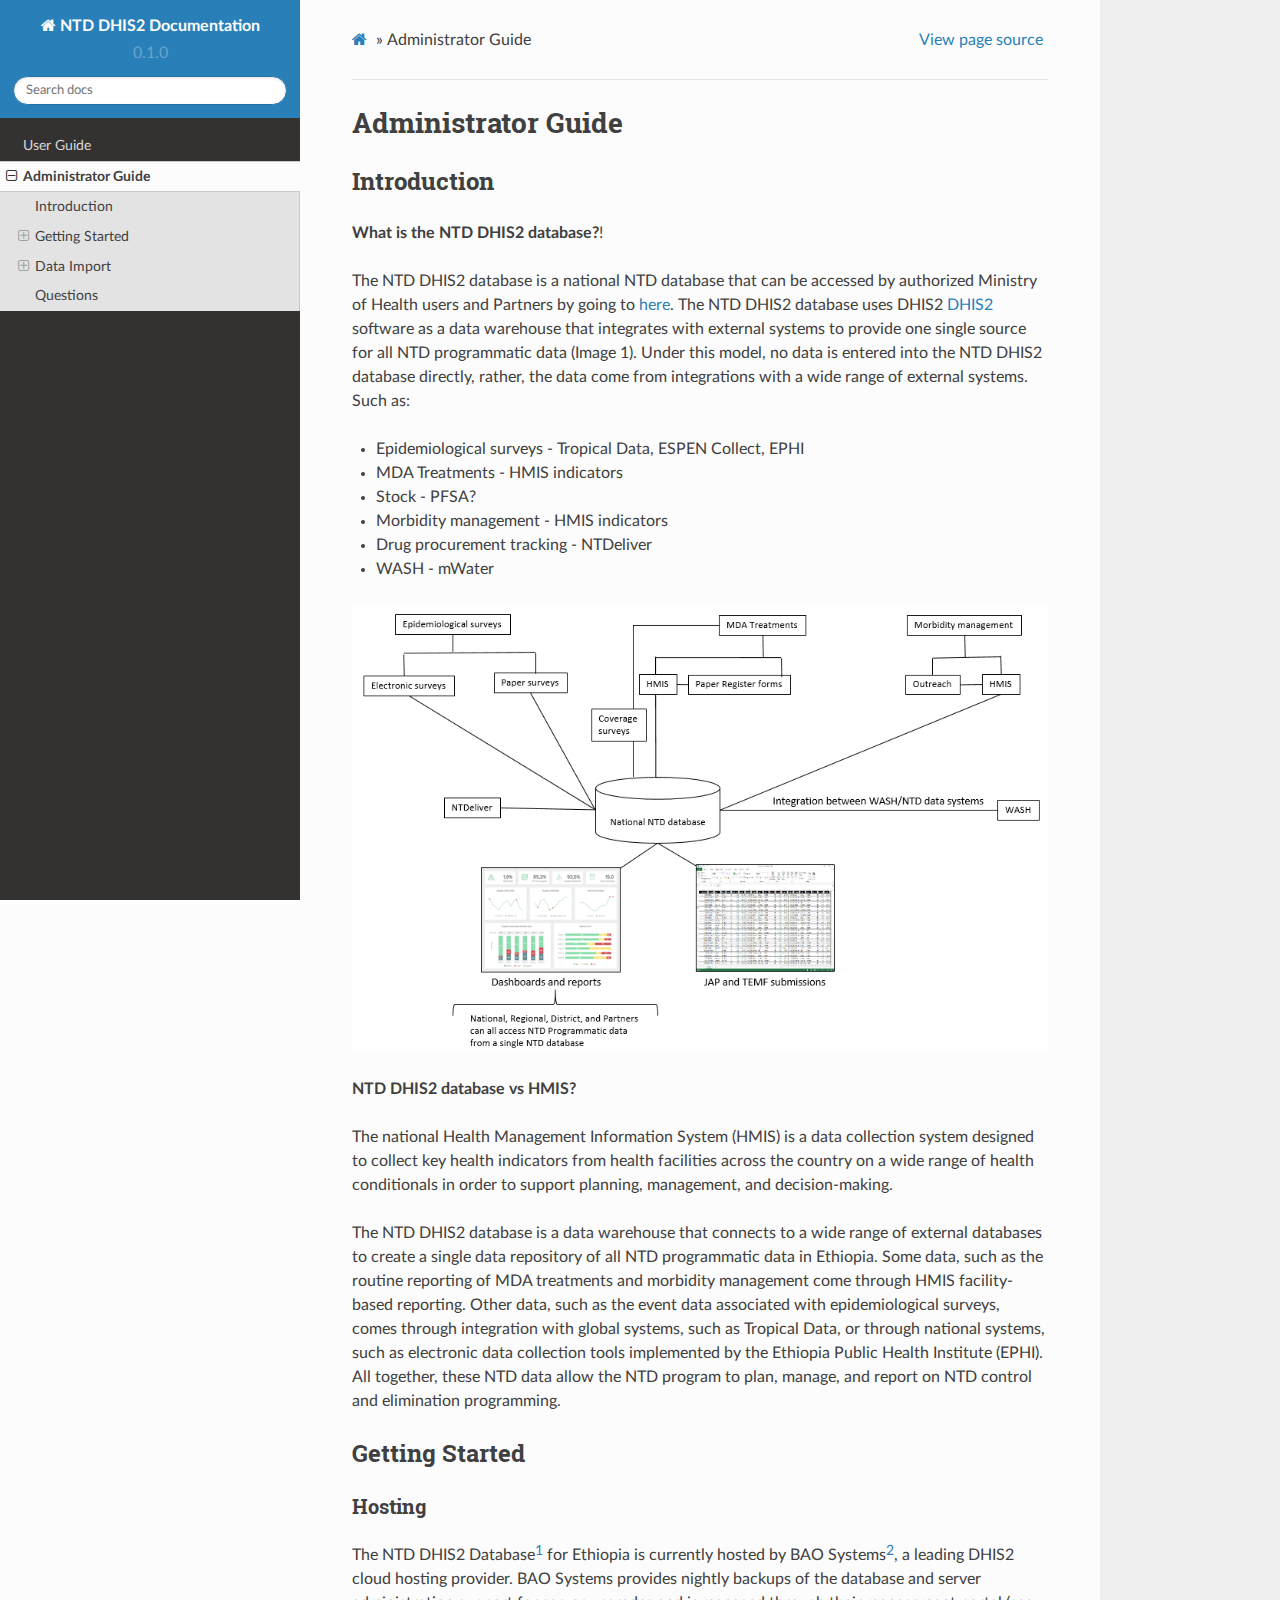
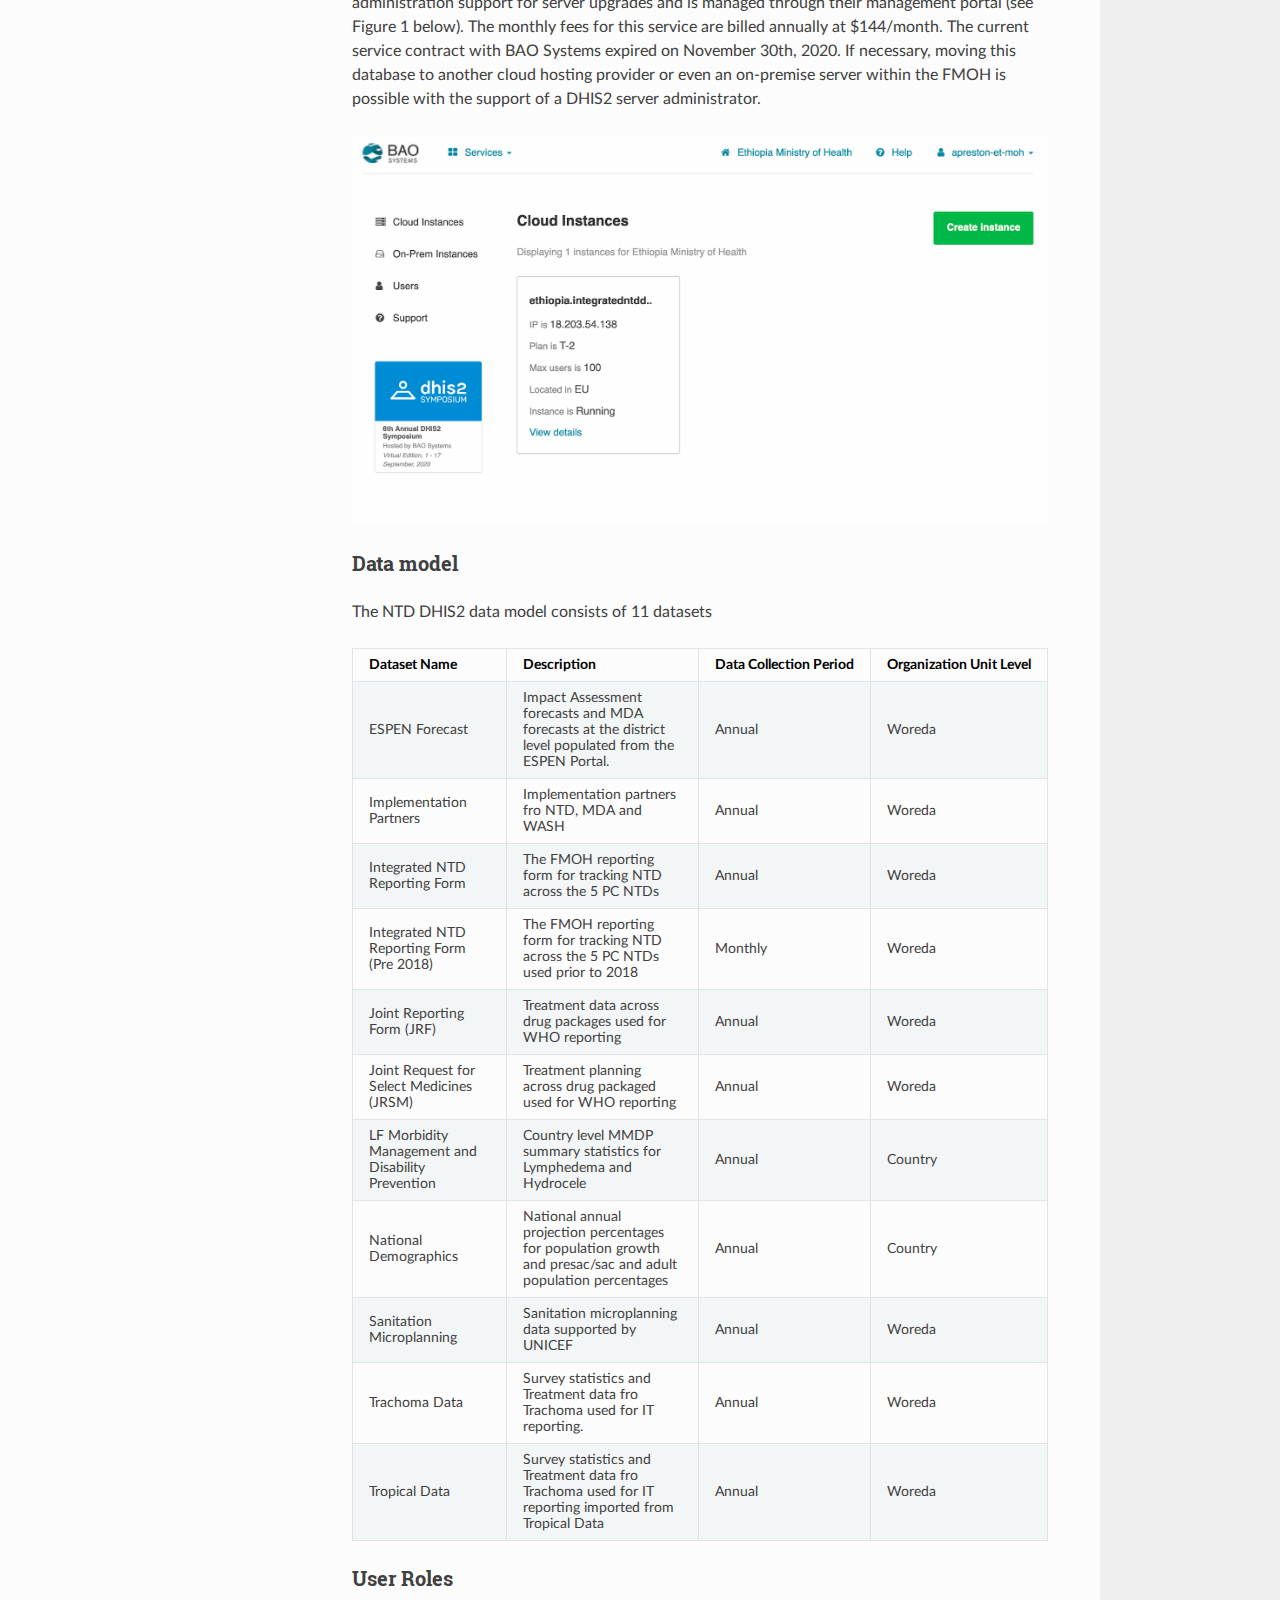
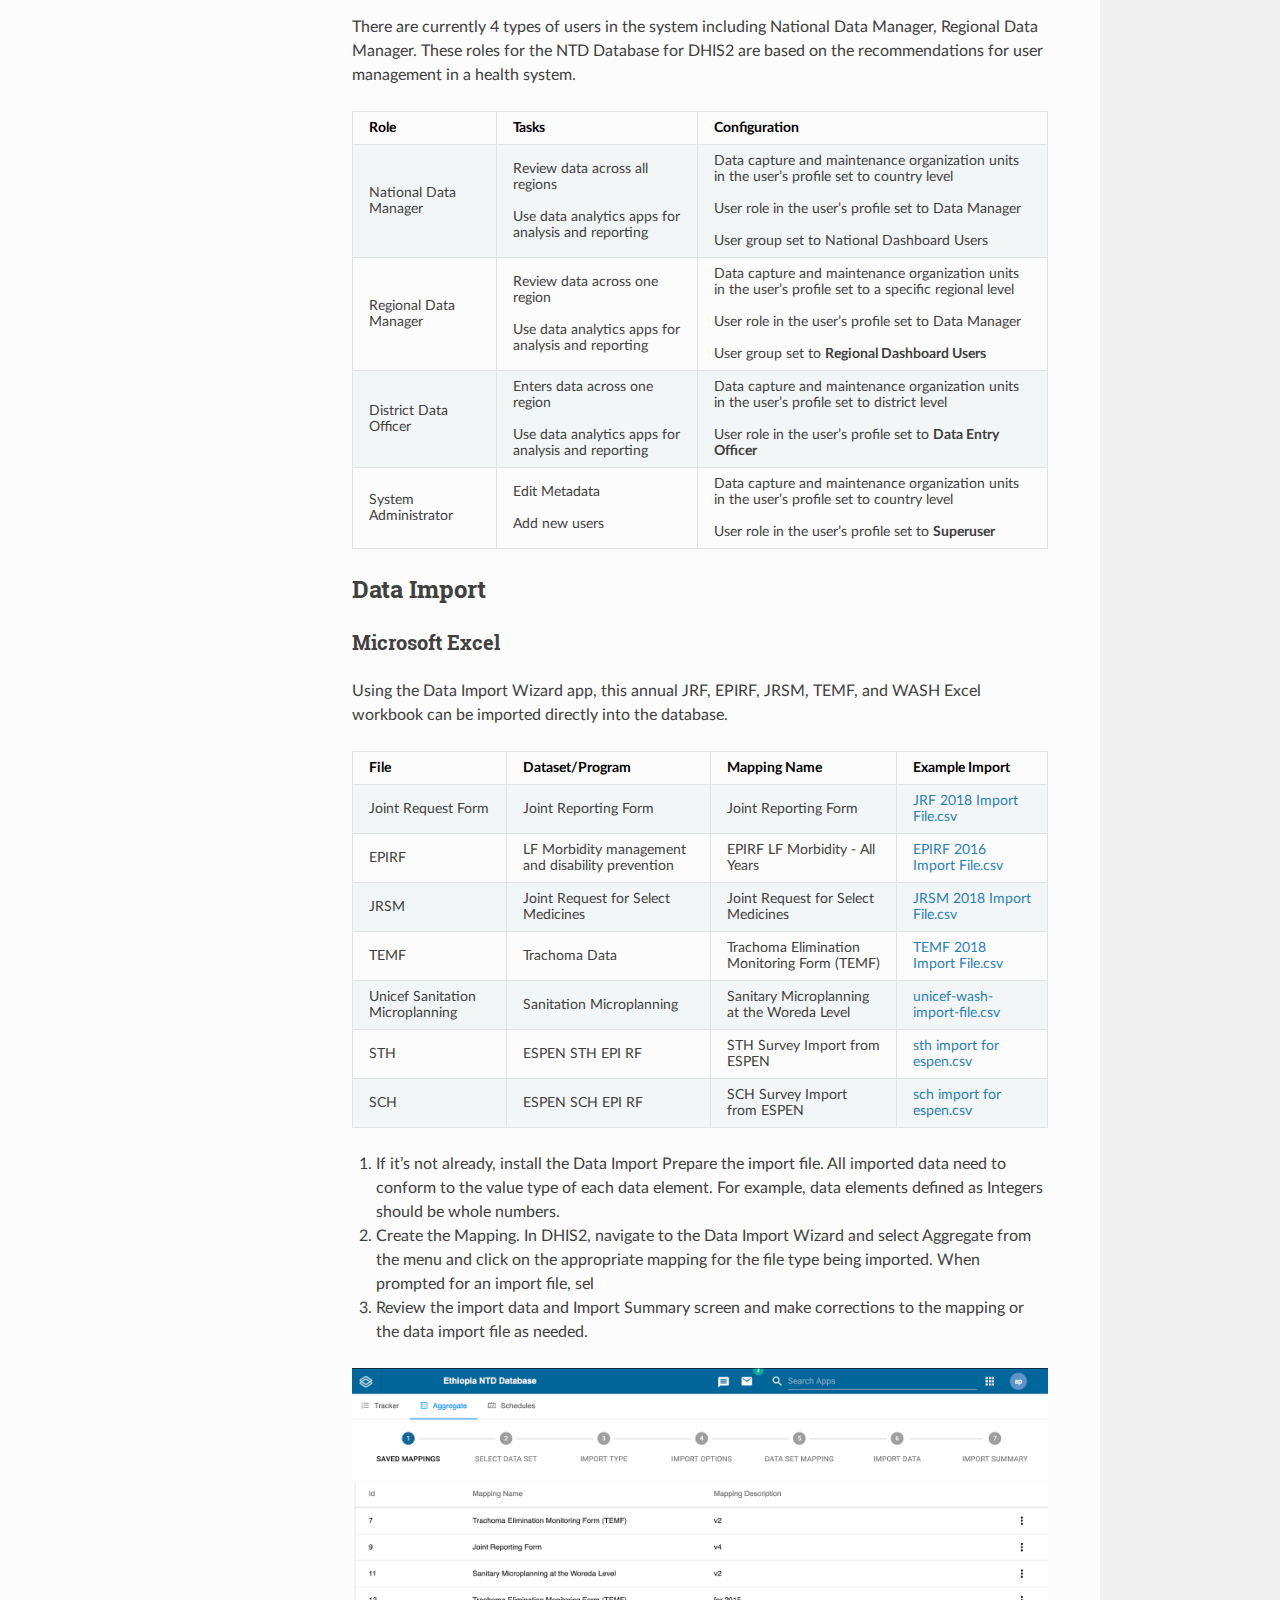
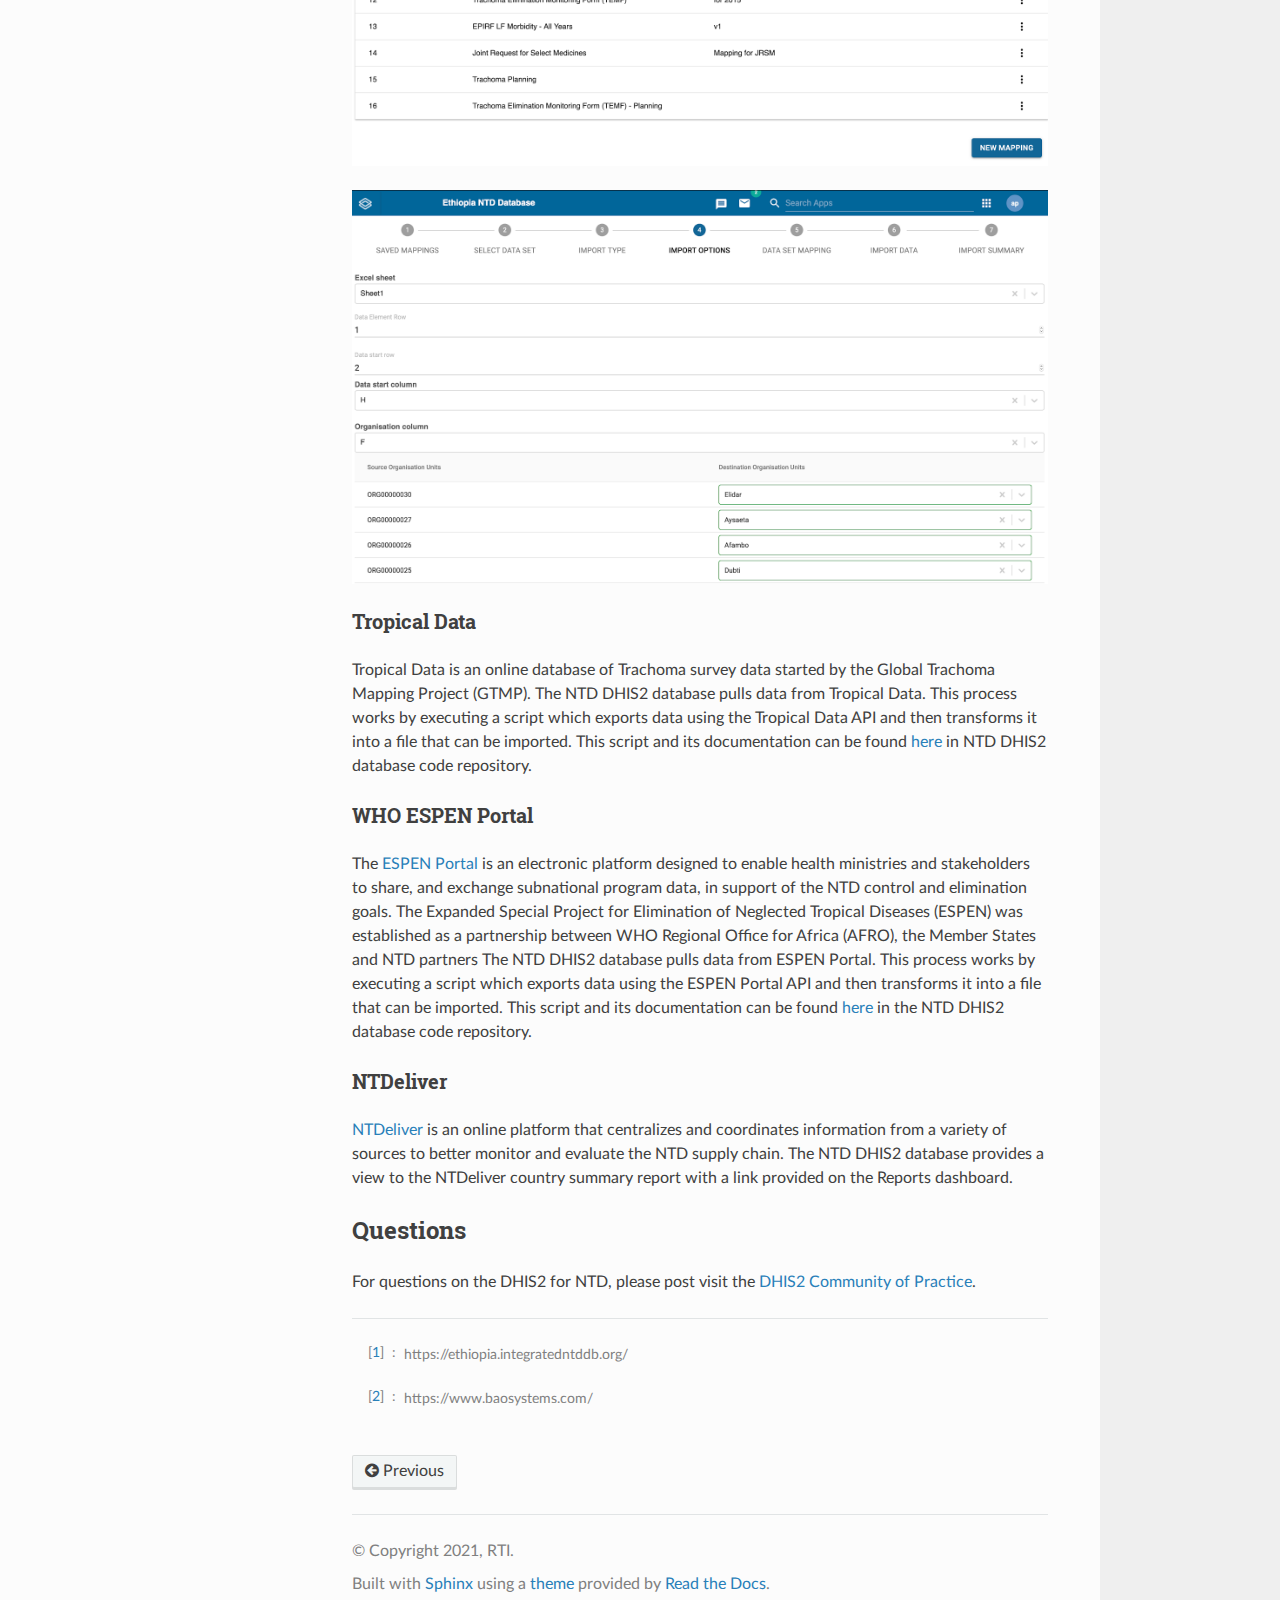
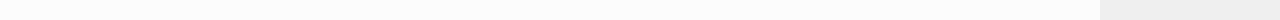
==== docs/adminguide.html @ 2b17121c "added generated files" ====
<!DOCTYPE html>
<html class="writer-html5" lang="en" >
<head>
  <meta charset="utf-8" /><meta name="generator" content="Docutils 0.17.1: http://docutils.sourceforge.net/" />

  <meta name="viewport" content="width=device-width, initial-scale=1.0" />
  <title>Administrator Guide &mdash; NTD DHIS2 Documentation 0.1 documentation</title>
      <link rel="stylesheet" href="_static/pygments.css" type="text/css" />
      <link rel="stylesheet" href="_static/css/theme.css" type="text/css" />
      <link rel="stylesheet" href="_static/css/custom.css" type="text/css" />
  <!--[if lt IE 9]>
    <script src="_static/js/html5shiv.min.js"></script>
  <![endif]-->
  
        <script data-url_root="./" id="documentation_options" src="_static/documentation_options.js"></script>
        <script src="_static/jquery.js"></script>
        <script src="_static/underscore.js"></script>
        <script src="_static/doctools.js"></script>
    <script src="_static/js/theme.js"></script>
    <link rel="index" title="Index" href="genindex.html" />
    <link rel="search" title="Search" href="search.html" />
    <link rel="prev" title="User Guide" href="userguide.html" /> 
</head>

<body class="wy-body-for-nav"> 
  <div class="wy-grid-for-nav">
    <nav data-toggle="wy-nav-shift" class="wy-nav-side">
      <div class="wy-side-scroll">
        <div class="wy-side-nav-search" >
            <a href="index.html" class="icon icon-home"> NTD DHIS2 Documentation
          </a>
              <div class="version">
                0.1.0
              </div>
<div role="search">
  <form id="rtd-search-form" class="wy-form" action="search.html" method="get">
    <input type="text" name="q" placeholder="Search docs" />
    <input type="hidden" name="check_keywords" value="yes" />
    <input type="hidden" name="area" value="default" />
  </form>
</div>
        </div><div class="wy-menu wy-menu-vertical" data-spy="affix" role="navigation" aria-label="Navigation menu">
              <ul class="current">
<li class="toctree-l1"><a class="reference internal" href="userguide.html">User Guide</a></li>
<li class="toctree-l1 current"><a class="current reference internal" href="#">Administrator Guide</a><ul>
<li class="toctree-l2"><a class="reference internal" href="#introduction">Introduction</a></li>
<li class="toctree-l2"><a class="reference internal" href="#getting-started">Getting Started</a><ul>
<li class="toctree-l3"><a class="reference internal" href="#hosting">Hosting</a></li>
<li class="toctree-l3"><a class="reference internal" href="#data-model">Data model</a></li>
<li class="toctree-l3"><a class="reference internal" href="#user-roles">User Roles</a></li>
</ul>
</li>
<li class="toctree-l2"><a class="reference internal" href="#data-import">Data Import</a><ul>
<li class="toctree-l3"><a class="reference internal" href="#microsoft-excel">Microsoft Excel</a></li>
<li class="toctree-l3"><a class="reference internal" href="#tropical-data">Tropical Data</a></li>
<li class="toctree-l3"><a class="reference internal" href="#who-espen-portal">WHO ESPEN Portal</a></li>
<li class="toctree-l3"><a class="reference internal" href="#ntdeliver">NTDeliver</a></li>
</ul>
</li>
<li class="toctree-l2"><a class="reference internal" href="#questions">Questions</a></li>
</ul>
</li>
</ul>

        </div>
      </div>
    </nav>

    <section data-toggle="wy-nav-shift" class="wy-nav-content-wrap"><nav class="wy-nav-top" aria-label="Mobile navigation menu" >
          <i data-toggle="wy-nav-top" class="fa fa-bars"></i>
          <a href="index.html">NTD DHIS2 Documentation</a>
      </nav>

      <div class="wy-nav-content">
        <div class="rst-content">
          <div role="navigation" aria-label="Page navigation">
  <ul class="wy-breadcrumbs">
      <li><a href="index.html" class="icon icon-home"></a> &raquo;</li>
      <li>Administrator Guide</li>
      <li class="wy-breadcrumbs-aside">
            <a href="_sources/adminguide.md.txt" rel="nofollow"> View page source</a>
      </li>
  </ul>
  <hr/>
</div>
          <div role="main" class="document" itemscope="itemscope" itemtype="http://schema.org/Article">
           <div itemprop="articleBody">
             
  <section id="administrator-guide">
<h1>Administrator Guide<a class="headerlink" href="#administrator-guide" title="Permalink to this headline"></a></h1>
<section id="introduction">
<h2>Introduction<a class="headerlink" href="#introduction" title="Permalink to this headline"></a></h2>
<p><strong>What is the NTD DHIS2 database?</strong>!</p>
<p>The NTD DHIS2 database is a national NTD database that can be accessed by authorized Ministry of Health users and Partners by going to <a class="reference external" href="https://ethiopia.integratedntddb.org/">here</a>. The NTD DHIS2 database uses DHIS2 <a class="reference external" href="https://www.dhis2.org/">DHIS2</a> software as a data warehouse that integrates with external systems to provide one single source for all NTD programmatic data (Image 1). Under this model, no data is entered into the NTD DHIS2 database directly, rather, the data come from integrations with a wide range of external systems. Such as:</p>
<ul class="simple">
<li><p>Epidemiological surveys - Tropical Data, ESPEN Collect, EPHI</p></li>
<li><p>MDA Treatments - HMIS indicators</p></li>
<li><p>Stock - PFSA?</p></li>
<li><p>Morbidity management - HMIS indicators</p></li>
<li><p>Drug procurement tracking - NTDeliver</p></li>
<li><p>WASH - mWater</p></li>
</ul>
<p><img alt="NTD DHIS2 database to aggregate all NTD programmatic data" src="_images/diagram.png" /></p>
<p><strong>NTD DHIS2 database vs HMIS?</strong></p>
<p>The national Health Management Information System (HMIS) is a data collection system designed to collect key health indicators from health facilities across the country on a wide range of health conditionals in order to support planning, management, and decision-making.</p>
<p>The NTD DHIS2 database is a data warehouse that connects to a wide range of external databases to create a single data repository of all NTD programmatic data in Ethiopia. Some data, such as the routine reporting of MDA treatments and morbidity management come through HMIS facility-based reporting. Other data, such as the event data associated with epidemiological surveys, comes through integration with global systems, such as Tropical Data, or through national systems, such as electronic data collection tools implemented by the Ethiopia Public Health Institute (EPHI). All together, these NTD data allow the NTD program to plan, manage, and report on NTD control and elimination programming.</p>
</section>
<section id="getting-started">
<h2>Getting Started<a class="headerlink" href="#getting-started" title="Permalink to this headline"></a></h2>
<section id="hosting">
<h3>Hosting<a class="headerlink" href="#hosting" title="Permalink to this headline"></a></h3>
<p>The NTD DHIS2 Database<a class="footnote-reference brackets" href="#myref" id="id1">1</a> for Ethiopia is currently hosted by BAO Systems<a class="footnote-reference brackets" href="#myref2" id="id2">2</a>, a leading DHIS2 cloud hosting provider.  BAO Systems provides nightly backups of the database and server administration support for server upgrades and is managed through their management portal (see Figure 1 below). The monthly fees for this service are billed annually at  $144/month. The current service contract with BAO Systems expired on November 30th, 2020.  If necessary, moving this database to another cloud hosting provider or even an on-premise server within the FMOH is possible with the support of a DHIS2 server administrator.</p>
<p><img alt="Portal" src="_images/bao.png" /></p>
</section>
<section id="data-model">
<h3>Data model<a class="headerlink" href="#data-model" title="Permalink to this headline"></a></h3>
<p>The NTD DHIS2 data model consists of 11 datasets</p>
<table class="colwidths-auto docutils align-default">
<thead>
<tr class="row-odd"><th class="head"><p>Dataset Name</p></th>
<th class="head"><p>Description</p></th>
<th class="head"><p>Data Collection Period</p></th>
<th class="head"><p>Organization Unit Level</p></th>
</tr>
</thead>
<tbody>
<tr class="row-even"><td><p>ESPEN Forecast</p></td>
<td><p>Impact Assessment forecasts and MDA forecasts at the district level populated from the ESPEN Portal.</p></td>
<td><p>Annual</p></td>
<td><p>Woreda</p></td>
</tr>
<tr class="row-odd"><td><p>Implementation Partners</p></td>
<td><p>Implementation partners fro NTD, MDA and WASH</p></td>
<td><p>Annual</p></td>
<td><p>Woreda</p></td>
</tr>
<tr class="row-even"><td><p>Integrated NTD Reporting Form</p></td>
<td><p>The FMOH reporting form for tracking NTD across the 5 PC NTDs</p></td>
<td><p>Annual</p></td>
<td><p>Woreda</p></td>
</tr>
<tr class="row-odd"><td><p>Integrated NTD Reporting Form (Pre 2018)</p></td>
<td><p>The FMOH reporting form for tracking NTD across the 5 PC NTDs used prior to 2018</p></td>
<td><p>Monthly</p></td>
<td><p>Woreda</p></td>
</tr>
<tr class="row-even"><td><p>Joint Reporting Form (JRF)</p></td>
<td><p>Treatment data across drug packages used for WHO reporting</p></td>
<td><p>Annual</p></td>
<td><p>Woreda</p></td>
</tr>
<tr class="row-odd"><td><p>Joint Request for Select Medicines (JRSM)</p></td>
<td><p>Treatment planning across drug packaged used for WHO reporting</p></td>
<td><p>Annual</p></td>
<td><p>Woreda</p></td>
</tr>
<tr class="row-even"><td><p>LF Morbidity Management and Disability Prevention</p></td>
<td><p>Country level MMDP summary statistics for Lymphedema    and Hydrocele</p></td>
<td><p>Annual</p></td>
<td><p>Country</p></td>
</tr>
<tr class="row-odd"><td><p>National Demographics</p></td>
<td><p>National annual projection percentages for population growth and presac/sac and adult population percentages</p></td>
<td><p>Annual</p></td>
<td><p>Country</p></td>
</tr>
<tr class="row-even"><td><p>Sanitation Microplanning</p></td>
<td><p>Sanitation microplanning data supported by UNICEF</p></td>
<td><p>Annual</p></td>
<td><p>Woreda</p></td>
</tr>
<tr class="row-odd"><td><p>Trachoma Data</p></td>
<td><p>Survey statistics and Treatment data fro Trachoma used for IT reporting.</p></td>
<td><p>Annual</p></td>
<td><p>Woreda</p></td>
</tr>
<tr class="row-even"><td><p>Tropical Data</p></td>
<td><p>Survey statistics and Treatment data fro Trachoma used for IT reporting imported from Tropical Data</p></td>
<td><p>Annual</p></td>
<td><p>Woreda</p></td>
</tr>
</tbody>
</table>
</section>
<section id="user-roles">
<h3>User Roles<a class="headerlink" href="#user-roles" title="Permalink to this headline"></a></h3>
<p>There are currently 4 types of users in the system including National Data Manager, Regional Data Manager. These roles for the NTD Database for DHIS2 are based on the recommendations for user management in a health system.</p>
<table class="colwidths-auto docutils align-default">
<thead>
<tr class="row-odd"><th class="head"><p>Role</p></th>
<th class="head"><p>Tasks</p></th>
<th class="head"><p>Configuration</p></th>
</tr>
</thead>
<tbody>
<tr class="row-even"><td><p>National Data Manager</p></td>
<td><p>Review data across all regions <br/><br/> Use data analytics apps for analysis and reporting</p></td>
<td><p>Data capture and maintenance organization units in the user’s profile set to country level <br/><br/>User role in the user’s profile set to Data Manager <br/><br/>User group set to National Dashboard Users</p></td>
</tr>
<tr class="row-odd"><td><p>Regional Data Manager</p></td>
<td><p>Review data across one region <br/><br/>Use data analytics apps for analysis and reporting</p></td>
<td><p>Data capture and maintenance organization units in the user’s profile set to a specific regional level <br/><br/> User role in the user’s profile set to Data Manager <br/><br/> User group set to <strong>Regional Dashboard Users</strong></p></td>
</tr>
<tr class="row-even"><td><p>District Data Officer</p></td>
<td><p>Enters data across one region <br/><br/>Use data analytics apps for analysis and reporting</p></td>
<td><p>Data capture and maintenance organization units in the user’s profile set to district level <br/><br/> User role in the user’s profile set to <strong>Data Entry Officer</strong></p></td>
</tr>
<tr class="row-odd"><td><p>System Administrator</p></td>
<td><p>Edit Metadata <br/><br/> Add new users</p></td>
<td><p>Data capture and maintenance organization units in the user’s profile set to country level <br/><br/>User role in the user’s profile set to <strong>Superuser</strong></p></td>
</tr>
</tbody>
</table>
</section>
</section>
<section id="data-import">
<h2>Data Import<a class="headerlink" href="#data-import" title="Permalink to this headline"></a></h2>
<section id="microsoft-excel">
<h3>Microsoft Excel<a class="headerlink" href="#microsoft-excel" title="Permalink to this headline"></a></h3>
<p>Using the Data Import Wizard app, this annual JRF, EPIRF, JRSM, TEMF, and WASH Excel workbook can be imported directly into the database.</p>
<table class="colwidths-auto docutils align-default">
<thead>
<tr class="row-odd"><th class="head"><p>File</p></th>
<th class="head"><p>Dataset/Program</p></th>
<th class="head"><p>Mapping Name</p></th>
<th class="head"><p>Example Import</p></th>
</tr>
</thead>
<tbody>
<tr class="row-even"><td><p>Joint Request Form</p></td>
<td><p>Joint Reporting Form</p></td>
<td><p>Joint Reporting Form</p></td>
<td><p><a class="reference external" href="https://www.google.com/url?q=https://github.com/ntddhis2/ntd-dhis2-notebooks/blob/master/CSV/JRF%25202018%2520Import%2520File.csv&amp;sa=D&amp;source=editors&amp;ust=1651510003066674&amp;usg=AOvVaw16OJqOIz20XUoGg0q0fKOa">JRF 2018 Import File.csv</a></p></td>
</tr>
<tr class="row-odd"><td><p>EPIRF</p></td>
<td><p>LF Morbidity management and disability prevention</p></td>
<td><p>EPIRF LF Morbidity - All Years</p></td>
<td><p><a class="reference external" href="https://www.google.com/url?q=https://github.com/ntddhis2/ntd-dhis2-notebooks/blob/master/CSV/EPIRF%2520Aggregate%2520All%2520Years%2520Import%2520File.csv&amp;sa=D&amp;source=editors&amp;ust=1651510003068158&amp;usg=AOvVaw0Ys3dxEP4aHPPKTOkJ5ZDm">EPIRF 2016 Import File.csv</a></p></td>
</tr>
<tr class="row-even"><td><p>JRSM</p></td>
<td><p>Joint Request for Select Medicines</p></td>
<td><p>Joint Request for Select Medicines</p></td>
<td><p><a class="reference external" href="https://www.google.com/url?q=https://github.com/ntddhis2/ntd-dhis2-notebooks/blob/master/CSV/JRSM%25202018%2520Import%2520File.csv&amp;sa=D&amp;source=editors&amp;ust=1651510003069473&amp;usg=AOvVaw2Yx7s-tRW-jDKFLx80Cid-">JRSM 2018 Import File.csv</a></p></td>
</tr>
<tr class="row-odd"><td><p>TEMF</p></td>
<td><p>Trachoma Data</p></td>
<td><p>Trachoma Elimination Monitoring Form (TEMF)</p></td>
<td><p><a class="reference external" href="https://www.google.com/url?q=https://github.com/ntddhis2/ntd-dhis2-notebooks/blob/master/CSV/TEMF%25202018%2520Import%2520File.csv&amp;sa=D&amp;source=editors&amp;ust=1651510003071112&amp;usg=AOvVaw1NjtXQI9t26otZ-lvprZoP">TEMF 2018 Import File.csv</a></p></td>
</tr>
<tr class="row-even"><td><p>Unicef Sanitation Microplanning</p></td>
<td><p>Sanitation Microplanning</p></td>
<td><p>Sanitary Microplanning at the Woreda Level</p></td>
<td><p><a class="reference external" href="https://www.google.com/url?q=https://github.com/ntddhis2/ntd-dhis2-notebooks/blob/master/Excel/unicef-wash-import-file.csv&amp;sa=D&amp;source=editors&amp;ust=1651510003073219&amp;usg=AOvVaw1Gb4G95ngaN4Rp8hKuJtS7">unicef-wash-import-file.csv</a></p></td>
</tr>
<tr class="row-odd"><td><p>STH</p></td>
<td><p>ESPEN STH EPI RF</p></td>
<td><p>STH Survey Import from ESPEN</p></td>
<td><p><a class="reference external" href="https://www.google.com/url?q=https://github.com/ntddhis2/ntd-dhis2-notebooks/blob/master/CSV/sth%2520import%2520for%2520espen.csv&amp;sa=D&amp;source=editors&amp;ust=1651510003074585&amp;usg=AOvVaw0eVQZKSR15ABZjLYp5zRef">sth import for espen.csv</a></p></td>
</tr>
<tr class="row-even"><td><p>SCH</p></td>
<td><p>ESPEN SCH EPI RF</p></td>
<td><p>SCH Survey Import from ESPEN</p></td>
<td><p><a class="reference external" href="https://www.google.com/url?q=https://github.com/ntddhis2/ntd-dhis2-notebooks/blob/master/CSV/sch%2520import%2520for%2520espen.csv&amp;sa=D&amp;source=editors&amp;ust=1651510003075789&amp;usg=AOvVaw0uKQjdKIMgTPtdzTpGU0Oc">sch import for espen.csv</a></p></td>
</tr>
</tbody>
</table>
<ol class="arabic simple">
<li><p>If it’s not already, install the Data Import Prepare the import file. All imported data need to conform to the value type of each data element. For example, data elements defined as Integers should be whole numbers.</p></li>
<li><p>Create the Mapping. In DHIS2, navigate to the Data Import Wizard and select Aggregate from the menu and click on the appropriate mapping for the file type being imported.  When prompted for an import file,  sel</p></li>
<li><p>Review the import data and Import Summary screen and make corrections to the mapping or the data import file as needed.</p></li>
</ol>
<p><img alt="Data Import Screenshot" src="_images/import1.png" /></p>
<p><img alt="The Second Data Import Screenshot" src="_images/import2.png" /></p>
</section>
<section id="tropical-data">
<h3>Tropical Data<a class="headerlink" href="#tropical-data" title="Permalink to this headline"></a></h3>
<p>Tropical Data is an online database of Trachoma survey data started by the Global Trachoma Mapping Project (GTMP). The NTD DHIS2 database pulls data from Tropical Data. This process works by executing a script which exports data using the Tropical Data API and then transforms it into a file that can be imported. This script and its documentation can be found <a class="reference external" href="https://www.google.com/url?q=https://github.com/ntddhis2/ntd-dhis2-notebooks/blob/master/Tropical%2520Data/Import%2520Tropical%2520Data.ipynb&amp;sa=D&amp;source=editors&amp;ust=1651510003077434&amp;usg=AOvVaw2m5M-xfeXii-rIRfx956l6">here</a> in NTD DHIS2 database code repository.</p>
</section>
<section id="who-espen-portal">
<h3>WHO ESPEN Portal<a class="headerlink" href="#who-espen-portal" title="Permalink to this headline"></a></h3>
<p>The <a class="reference external" href="https://espen.afro.who.int/.">ESPEN Portal</a> is an electronic platform designed to enable health ministries and stakeholders to share, and exchange subnational program data, in support of the NTD control and elimination goals. The Expanded Special Project for Elimination of Neglected Tropical Diseases (ESPEN) was established as a partnership between WHO Regional Office for Africa (AFRO), the Member States and NTD partners The NTD DHIS2 database pulls data from ESPEN Portal. This process works by executing a script which exports data using the ESPEN Portal API and then transforms it into a file that can be imported. This script and its documentation can be found <a class="reference external" href="https://github.com/ntddhis2/ntd-dhis2-notebooks/tree/master/ESPEN%20Portal">here</a> in the NTD DHIS2 database code repository.</p>
</section>
<section id="ntdeliver">
<h3>NTDeliver<a class="headerlink" href="#ntdeliver" title="Permalink to this headline"></a></h3>
<p><a class="reference external" href="https://www.ntdeliver.com/about">NTDeliver</a> is an online platform that centralizes and coordinates information from a variety of sources to better monitor and evaluate the NTD supply chain. The NTD DHIS2 database provides a view to the NTDeliver country summary report with a link provided on the Reports dashboard.</p>
</section>
</section>
<section id="questions">
<h2>Questions<a class="headerlink" href="#questions" title="Permalink to this headline"></a></h2>
<p>For questions on the DHIS2 for NTD, please post visit the <a class="reference external" href="https://community.dhis2.org/">DHIS2 Community of Practice</a>.</p>
<hr class="footnotes docutils" />
<dl class="footnote brackets">
<dt class="label" id="myref"><span class="brackets"><a class="fn-backref" href="#id1">1</a></span></dt>
<dd><p>https://ethiopia.integratedntddb.org/</p>
</dd>
<dt class="label" id="myref2"><span class="brackets"><a class="fn-backref" href="#id2">2</a></span></dt>
<dd><p>https://www.baosystems.com/</p>
</dd>
</dl>
</section>
</section>


           </div>
          </div>
          <footer><div class="rst-footer-buttons" role="navigation" aria-label="Footer">
        <a href="userguide.html" class="btn btn-neutral float-left" title="User Guide" accesskey="p" rel="prev"><span class="fa fa-arrow-circle-left" aria-hidden="true"></span> Previous</a>
    </div>

  <hr/>

  <div role="contentinfo">
    <p>&#169; Copyright 2021, RTI.</p>
  </div>

  Built with <a href="https://www.sphinx-doc.org/">Sphinx</a> using a
    <a href="https://github.com/readthedocs/sphinx_rtd_theme">theme</a>
    provided by <a href="https://readthedocs.org">Read the Docs</a>.
   

</footer>
        </div>
      </div>
    </section>
  </div>
  <script>
      jQuery(function () {
          SphinxRtdTheme.Navigation.enable(true);
      });
  </script> 

</body>
</html>
---- docs/_static/pygments.css ----
pre { line-height: 125%; }
td.linenos .normal { color: inherit; background-color: transparent; padding-left: 5px; padding-right: 5px; }
span.linenos { color: inherit; background-color: transparent; padding-left: 5px; padding-right: 5px; }
td.linenos .special { color: #000000; background-color: #ffffc0; padding-left: 5px; padding-right: 5px; }
span.linenos.special { color: #000000; background-color: #ffffc0; padding-left: 5px; padding-right: 5px; }
.highlight .hll { background-color: #ffffcc }
.highlight { background: #f8f8f8; }
.highlight .c { color: #408080; font-style: italic } /* Comment */
.highlight .err { border: 1px solid #FF0000 } /* Error */
.highlight .k { color: #008000; font-weight: bold } /* Keyword */
.highlight .o { color: #666666 } /* Operator */
.highlight .ch { color: #408080; font-style: italic } /* Comment.Hashbang */
.highlight .cm { color: #408080; font-style: italic } /* Comment.Multiline */
.highlight .cp { color: #BC7A00 } /* Comment.Preproc */
.highlight .cpf { color: #408080; font-style: italic } /* Comment.PreprocFile */
.highlight .c1 { color: #408080; font-style: italic } /* Comment.Single */
.highlight .cs { color: #408080; font-style: italic } /* Comment.Special */
.highlight .gd { color: #A00000 } /* Generic.Deleted */
.highlight .ge { font-style: italic } /* Generic.Emph */
.highlight .gr { color: #FF0000 } /* Generic.Error */
.highlight .gh { color: #000080; font-weight: bold } /* Generic.Heading */
.highlight .gi { color: #00A000 } /* Generic.Inserted */
.highlight .go { color: #888888 } /* Generic.Output */
.highlight .gp { color: #000080; font-weight: bold } /* Generic.Prompt */
.highlight .gs { font-weight: bold } /* Generic.Strong */
.highlight .gu { color: #800080; font-weight: bold } /* Generic.Subheading */
.highlight .gt { color: #0044DD } /* Generic.Traceback */
.highlight .kc { color: #008000; font-weight: bold } /* Keyword.Constant */
.highlight .kd { color: #008000; font-weight: bold } /* Keyword.Declaration */
.highlight .kn { color: #008000; font-weight: bold } /* Keyword.Namespace */
.highlight .kp { color: #008000 } /* Keyword.Pseudo */
.highlight .kr { color: #008000; font-weight: bold } /* Keyword.Reserved */
.highlight .kt { color: #B00040 } /* Keyword.Type */
.highlight .m { color: #666666 } /* Literal.Number */
.highlight .s { color: #BA2121 } /* Literal.String */
.highlight .na { color: #7D9029 } /* Name.Attribute */
.highlight .nb { color: #008000 } /* Name.Builtin */
.highlight .nc { color: #0000FF; font-weight: bold } /* Name.Class */
.highlight .no { color: #880000 } /* Name.Constant */
.highlight .nd { color: #AA22FF } /* Name.Decorator */
.highlight .ni { color: #999999; font-weight: bold } /* Name.Entity */
.highlight .ne { color: #D2413A; font-weight: bold } /* Name.Exception */
.highlight .nf { color: #0000FF } /* Name.Function */
.highlight .nl { color: #A0A000 } /* Name.Label */
.highlight .nn { color: #0000FF; font-weight: bold } /* Name.Namespace */
.highlight .nt { color: #008000; font-weight: bold } /* Name.Tag */
.highlight .nv { color: #19177C } /* Name.Variable */
.highlight .ow { color: #AA22FF; font-weight: bold } /* Operator.Word */
.highlight .w { color: #bbbbbb } /* Text.Whitespace */
.highlight .mb { color: #666666 } /* Literal.Number.Bin */
.highlight .mf { color: #666666 } /* Literal.Number.Float */
.highlight .mh { color: #666666 } /* Literal.Number.Hex */
.highlight .mi { color: #666666 } /* Literal.Number.Integer */
.highlight .mo { color: #666666 } /* Literal.Number.Oct */
.highlight .sa { color: #BA2121 } /* Literal.String.Affix */
.highlight .sb { color: #BA2121 } /* Literal.String.Backtick */
.highlight .sc { color: #BA2121 } /* Literal.String.Char */
.highlight .dl { color: #BA2121 } /* Literal.String.Delimiter */
.highlight .sd { color: #BA2121; font-style: italic } /* Literal.String.Doc */
.highlight .s2 { color: #BA2121 } /* Literal.String.Double */
.highlight .se { color: #BB6622; font-weight: bold } /* Literal.String.Escape */
.highlight .sh { color: #BA2121 } /* Literal.String.Heredoc */
.highlight .si { color: #BB6688; font-weight: bold } /* Literal.String.Interpol */
.highlight .sx { color: #008000 } /* Literal.String.Other */
.highlight .sr { color: #BB6688 } /* Literal.String.Regex */
.highlight .s1 { color: #BA2121 } /* Literal.String.Single */
.highlight .ss { color: #19177C } /* Literal.String.Symbol */
.highlight .bp { color: #008000 } /* Name.Builtin.Pseudo */
.highlight .fm { color: #0000FF } /* Name.Function.Magic */
.highlight .vc { color: #19177C } /* Name.Variable.Class */
.highlight .vg { color: #19177C } /* Name.Variable.Global */
.highlight .vi { color: #19177C } /* Name.Variable.Instance */
.highlight .vm { color: #19177C } /* Name.Variable.Magic */
.highlight .il { color: #666666 } /* Literal.Number.Integer.Long */
---- docs/_static/css/theme.css ----
html{box-sizing:border-box}*,:after,:before{box-sizing:inherit}article,aside,details,figcaption,figure,footer,header,hgroup,nav,section{display:block}audio,canvas,video{display:inline-block;*display:inline;*zoom:1}[hidden],audio:not([controls]){display:none}*{-webkit-box-sizing:border-box;-moz-box-sizing:border-box;box-sizing:border-box}html{font-size:100%;-webkit-text-size-adjust:100%;-ms-text-size-adjust:100%}body{margin:0}a:active,a:hover{outline:0}abbr[title]{border-bottom:1px dotted}b,strong{font-weight:700}blockquote{margin:0}dfn{font-style:italic}ins{background:#ff9;text-decoration:none}ins,mark{color:#000}mark{background:#ff0;font-style:italic;font-weight:700}.rst-content code,.rst-content tt,code,kbd,pre,samp{font-family:monospace,serif;_font-family:courier new,monospace;font-size:1em}pre{white-space:pre}q{quotes:none}q:after,q:before{content:"";content:none}small{font-size:85%}sub,sup{font-size:75%;line-height:0;position:relative;vertical-align:baseline}sup{top:-.5em}sub{bottom:-.25em}dl,ol,ul{margin:0;padding:0;list-style:none;list-style-image:none}li{list-style:none}dd{margin:0}img{border:0;-ms-interpolation-mode:bicubic;vertical-align:middle;max-width:100%}svg:not(:root){overflow:hidden}figure,form{margin:0}label{cursor:pointer}button,input,select,textarea{font-size:100%;margin:0;vertical-align:baseline;*vertical-align:middle}button,input{line-height:normal}button,input[type=button],input[type=reset],input[type=submit]{cursor:pointer;-webkit-appearance:button;*overflow:visible}button[disabled],input[disabled]{cursor:default}input[type=search]{-webkit-appearance:textfield;-moz-box-sizing:content-box;-webkit-box-sizing:content-box;box-sizing:content-box}textarea{resize:vertical}table{border-collapse:collapse;border-spacing:0}td{vertical-align:top}.chromeframe{margin:.2em 0;background:#ccc;color:#000;padding:.2em 0}.ir{display:block;border:0;text-indent:-999em;overflow:hidden;background-color:transparent;background-repeat:no-repeat;text-align:left;direction:ltr;*line-height:0}.ir br{display:none}.hidden{display:none!important;visibility:hidden}.visuallyhidden{border:0;clip:rect(0 0 0 0);height:1px;margin:-1px;overflow:hidden;padding:0;position:absolute;width:1px}.visuallyhidden.focusable:active,.visuallyhidden.focusable:focus{clip:auto;height:auto;margin:0;overflow:visible;position:static;width:auto}.invisible{visibility:hidden}.relative{position:relative}big,small{font-size:100%}@media print{body,html,section{background:none!important}*{box-shadow:none!important;text-shadow:none!important;filter:none!important;-ms-filter:none!important}a,a:visited{text-decoration:underline}.ir a:after,a[href^="#"]:after,a[href^="javascript:"]:after{content:""}blockquote,pre{page-break-inside:avoid}thead{display:table-header-group}img,tr{page-break-inside:avoid}img{max-width:100%!important}@page{margin:.5cm}.rst-content .toctree-wrapper>p.caption,h2,h3,p{orphans:3;widows:3}.rst-content .toctree-wrapper>p.caption,h2,h3{page-break-after:avoid}}.btn,.fa:before,.icon:before,.rst-content .admonition,.rst-content .admonition-title:before,.rst-content .admonition-todo,.rst-content .attention,.rst-content .caution,.rst-content .code-block-caption .headerlink:before,.rst-content .danger,.rst-content .eqno .headerlink:before,.rst-content .error,.rst-content .hint,.rst-content .important,.rst-content .note,.rst-content .seealso,.rst-content .tip,.rst-content .warning,.rst-content code.download span:first-child:before,.rst-content dl dt .headerlink:before,.rst-content h1 .headerlink:before,.rst-content h2 .headerlink:before,.rst-content h3 .headerlink:before,.rst-content h4 .headerlink:before,.rst-content h5 .headerlink:before,.rst-content h6 .headerlink:before,.rst-content p.caption .headerlink:before,.rst-content p .headerlink:before,.rst-content table>caption .headerlink:before,.rst-content tt.download span:first-child:before,.wy-alert,.wy-dropdown .caret:before,.wy-inline-validate.wy-inline-validate-danger .wy-input-context:before,.wy-inline-validate.wy-inline-validate-info .wy-input-context:before,.wy-inline-validate.wy-inline-validate-success .wy-input-context:before,.wy-inline-validate.wy-inline-validate-warning .wy-input-context:before,.wy-menu-vertical li.current>a,.wy-menu-vertical li.current>a button.toctree-expand:before,.wy-menu-vertical li.on a,.wy-menu-vertical li.on a button.toctree-expand:before,.wy-menu-vertical li button.toctree-expand:before,.wy-nav-top a,.wy-side-nav-search .wy-dropdown>a,.wy-side-nav-search>a,input[type=color],input[type=date],input[type=datetime-local],input[type=datetime],input[type=email],input[type=month],input[type=number],input[type=password],input[type=search],input[type=tel],input[type=text],input[type=time],input[type=url],input[type=week],select,textarea{-webkit-font-smoothing:antialiased}.clearfix{*zoom:1}.clearfix:after,.clearfix:before{display:table;content:""}.clearfix:after{clear:both}/*!
 *  Font Awesome 4.7.0 by @davegandy - http://fontawesome.io - @fontawesome
 *  License - http://fontawesome.io/license (Font: SIL OFL 1.1, CSS: MIT License)
 */@font-face{font-family:FontAwesome;src:url(fonts/fontawesome-webfont.eot?674f50d287a8c48dc19ba404d20fe713);src:url(fonts/fontawesome-webfont.eot?674f50d287a8c48dc19ba404d20fe713?#iefix&v=4.7.0) format("embedded-opentype"),url(fonts/fontawesome-webfont.woff2?af7ae505a9eed503f8b8e6982036873e) format("woff2"),url(fonts/fontawesome-webfont.woff?fee66e712a8a08eef5805a46892932ad) format("woff"),url(fonts/fontawesome-webfont.ttf?b06871f281fee6b241d60582ae9369b9) format("truetype"),url(fonts/fontawesome-webfont.svg?912ec66d7572ff821749319396470bde#fontawesomeregular) format("svg");font-weight:400;font-style:normal}.fa,.icon,.rst-content .admonition-title,.rst-content .code-block-caption .headerlink,.rst-content .eqno .headerlink,.rst-content code.download span:first-child,.rst-content dl dt .headerlink,.rst-content h1 .headerlink,.rst-content h2 .headerlink,.rst-content h3 .headerlink,.rst-content h4 .headerlink,.rst-content h5 .headerlink,.rst-content h6 .headerlink,.rst-content p.caption .headerlink,.rst-content p .headerlink,.rst-content table>caption .headerlink,.rst-content tt.download span:first-child,.wy-menu-vertical li.current>a button.toctree-expand,.wy-menu-vertical li.on a button.toctree-expand,.wy-menu-vertical li button.toctree-expand{display:inline-block;font:normal normal normal 14px/1 FontAwesome;font-size:inherit;text-rendering:auto;-webkit-font-smoothing:antialiased;-moz-osx-font-smoothing:grayscale}.fa-lg{font-size:1.33333em;line-height:.75em;vertical-align:-15%}.fa-2x{font-size:2em}.fa-3x{font-size:3em}.fa-4x{font-size:4em}.fa-5x{font-size:5em}.fa-fw{width:1.28571em;text-align:center}.fa-ul{padding-left:0;margin-left:2.14286em;list-style-type:none}.fa-ul>li{position:relative}.fa-li{position:absolute;left:-2.14286em;width:2.14286em;top:.14286em;text-align:center}.fa-li.fa-lg{left:-1.85714em}.fa-border{padding:.2em .25em .15em;border:.08em solid #eee;border-radius:.1em}.fa-pull-left{float:left}.fa-pull-right{float:right}.fa-pull-left.icon,.fa.fa-pull-left,.rst-content .code-block-caption .fa-pull-left.headerlink,.rst-content .eqno .fa-pull-left.headerlink,.rst-content .fa-pull-left.admonition-title,.rst-content code.download span.fa-pull-left:first-child,.rst-content dl dt .fa-pull-left.headerlink,.rst-content h1 .fa-pull-left.headerlink,.rst-content h2 .fa-pull-left.headerlink,.rst-content h3 .fa-pull-left.headerlink,.rst-content h4 .fa-pull-left.headerlink,.rst-content h5 .fa-pull-left.headerlink,.rst-content h6 .fa-pull-left.headerlink,.rst-content p .fa-pull-left.headerlink,.rst-content table>caption .fa-pull-left.headerlink,.rst-content tt.download span.fa-pull-left:first-child,.wy-menu-vertical li.current>a button.fa-pull-left.toctree-expand,.wy-menu-vertical li.on a button.fa-pull-left.toctree-expand,.wy-menu-vertical li button.fa-pull-left.toctree-expand{margin-right:.3em}.fa-pull-right.icon,.fa.fa-pull-right,.rst-content .code-block-caption .fa-pull-right.headerlink,.rst-content .eqno .fa-pull-right.headerlink,.rst-content .fa-pull-right.admonition-title,.rst-content code.download span.fa-pull-right:first-child,.rst-content dl dt .fa-pull-right.headerlink,.rst-content h1 .fa-pull-right.headerlink,.rst-content h2 .fa-pull-right.headerlink,.rst-content h3 .fa-pull-right.headerlink,.rst-content h4 .fa-pull-right.headerlink,.rst-content h5 .fa-pull-right.headerlink,.rst-content h6 .fa-pull-right.headerlink,.rst-content p .fa-pull-right.headerlink,.rst-content table>caption .fa-pull-right.headerlink,.rst-content tt.download span.fa-pull-right:first-child,.wy-menu-vertical li.current>a button.fa-pull-right.toctree-expand,.wy-menu-vertical li.on a button.fa-pull-right.toctree-expand,.wy-menu-vertical li button.fa-pull-right.toctree-expand{margin-left:.3em}.pull-right{float:right}.pull-left{float:left}.fa.pull-left,.pull-left.icon,.rst-content .code-block-caption .pull-left.headerlink,.rst-content .eqno .pull-left.headerlink,.rst-content .pull-left.admonition-title,.rst-content code.download span.pull-left:first-child,.rst-content dl dt .pull-left.headerlink,.rst-content h1 .pull-left.headerlink,.rst-content h2 .pull-left.headerlink,.rst-content h3 .pull-left.headerlink,.rst-content h4 .pull-left.headerlink,.rst-content h5 .pull-left.headerlink,.rst-content h6 .pull-left.headerlink,.rst-content p .pull-left.headerlink,.rst-content table>caption .pull-left.headerlink,.rst-content tt.download span.pull-left:first-child,.wy-menu-vertical li.current>a button.pull-left.toctree-expand,.wy-menu-vertical li.on a button.pull-left.toctree-expand,.wy-menu-vertical li button.pull-left.toctree-expand{margin-right:.3em}.fa.pull-right,.pull-right.icon,.rst-content .code-block-caption .pull-right.headerlink,.rst-content .eqno .pull-right.headerlink,.rst-content .pull-right.admonition-title,.rst-content code.download span.pull-right:first-child,.rst-content dl dt .pull-right.headerlink,.rst-content h1 .pull-right.headerlink,.rst-content h2 .pull-right.headerlink,.rst-content h3 .pull-right.headerlink,.rst-content h4 .pull-right.headerlink,.rst-content h5 .pull-right.headerlink,.rst-content h6 .pull-right.headerlink,.rst-content p .pull-right.headerlink,.rst-content table>caption .pull-right.headerlink,.rst-content tt.download span.pull-right:first-child,.wy-menu-vertical li.current>a button.pull-right.toctree-expand,.wy-menu-vertical li.on a button.pull-right.toctree-expand,.wy-menu-vertical li button.pull-right.toctree-expand{margin-left:.3em}.fa-spin{-webkit-animation:fa-spin 2s linear infinite;animation:fa-spin 2s linear infinite}.fa-pulse{-webkit-animation:fa-spin 1s steps(8) infinite;animation:fa-spin 1s steps(8) infinite}@-webkit-keyframes fa-spin{0%{-webkit-transform:rotate(0deg);transform:rotate(0deg)}to{-webkit-transform:rotate(359deg);transform:rotate(359deg)}}@keyframes fa-spin{0%{-webkit-transform:rotate(0deg);transform:rotate(0deg)}to{-webkit-transform:rotate(359deg);transform:rotate(359deg)}}.fa-rotate-90{-ms-filter:"progid:DXImageTransform.Microsoft.BasicImage(rotation=1)";-webkit-transform:rotate(90deg);-ms-transform:rotate(90deg);transform:rotate(90deg)}.fa-rotate-180{-ms-filter:"progid:DXImageTransform.Microsoft.BasicImage(rotation=2)";-webkit-transform:rotate(180deg);-ms-transform:rotate(180deg);transform:rotate(180deg)}.fa-rotate-270{-ms-filter:"progid:DXImageTransform.Microsoft.BasicImage(rotation=3)";-webkit-transform:rotate(270deg);-ms-transform:rotate(270deg);transform:rotate(270deg)}.fa-flip-horizontal{-ms-filter:"progid:DXImageTransform.Microsoft.BasicImage(rotation=0, mirror=1)";-webkit-transform:scaleX(-1);-ms-transform:scaleX(-1);transform:scaleX(-1)}.fa-flip-vertical{-ms-filter:"progid:DXImageTransform.Microsoft.BasicImage(rotation=2, mirror=1)";-webkit-transform:scaleY(-1);-ms-transform:scaleY(-1);transform:scaleY(-1)}:root .fa-flip-horizontal,:root .fa-flip-vertical,:root .fa-rotate-90,:root .fa-rotate-180,:root .fa-rotate-270{filter:none}.fa-stack{position:relative;display:inline-block;width:2em;height:2em;line-height:2em;vertical-align:middle}.fa-stack-1x,.fa-stack-2x{position:absolute;left:0;width:100%;text-align:center}.fa-stack-1x{line-height:inherit}.fa-stack-2x{font-size:2em}.fa-inverse{color:#fff}.fa-glass:before{content:""}.fa-music:before{content:""}.fa-search:before,.icon-search:before{content:""}.fa-envelope-o:before{content:""}.fa-heart:before{content:""}.fa-star:before{content:""}.fa-star-o:before{content:""}.fa-user:before{content:""}.fa-film:before{content:""}.fa-th-large:before{content:""}.fa-th:before{content:""}.fa-th-list:before{content:""}.fa-check:before{content:""}.fa-close:before,.fa-remove:before,.fa-times:before{content:""}.fa-search-plus:before{content:""}.fa-search-minus:before{content:""}.fa-power-off:before{content:""}.fa-signal:before{content:""}.fa-cog:before,.fa-gear:before{content:""}.fa-trash-o:before{content:""}.fa-home:before,.icon-home:before{content:""}.fa-file-o:before{content:""}.fa-clock-o:before{content:""}.fa-road:before{content:""}.fa-download:before,.rst-content code.download span:first-child:before,.rst-content tt.download span:first-child:before{content:""}.fa-arrow-circle-o-down:before{content:""}.fa-arrow-circle-o-up:before{content:""}.fa-inbox:before{content:""}.fa-play-circle-o:before{content:""}.fa-repeat:before,.fa-rotate-right:before{content:""}.fa-refresh:before{content:""}.fa-list-alt:before{content:""}.fa-lock:before{content:""}.fa-flag:before{content:""}.fa-headphones:before{content:""}.fa-volume-off:before{content:""}.fa-volume-down:before{content:""}.fa-volume-up:before{content:""}.fa-qrcode:before{content:""}.fa-barcode:before{content:""}.fa-tag:before{content:""}.fa-tags:before{content:""}.fa-book:before,.icon-book:before{content:""}.fa-bookmark:before{content:""}.fa-print:before{content:""}.fa-camera:before{content:""}.fa-font:before{content:""}.fa-bold:before{content:""}.fa-italic:before{content:""}.fa-text-height:before{content:""}.fa-text-width:before{content:""}.fa-align-left:before{content:""}.fa-align-center:before{content:""}.fa-align-right:before{content:""}.fa-align-justify:before{content:""}.fa-list:before{content:""}.fa-dedent:before,.fa-outdent:before{content:""}.fa-indent:before{content:""}.fa-video-camera:before{content:""}.fa-image:before,.fa-photo:before,.fa-picture-o:before{content:""}.fa-pencil:before{content:""}.fa-map-marker:before{content:""}.fa-adjust:before{content:""}.fa-tint:before{content:""}.fa-edit:before,.fa-pencil-square-o:before{content:""}.fa-share-square-o:before{content:""}.fa-check-square-o:before{content:""}.fa-arrows:before{content:""}.fa-step-backward:before{content:""}.fa-fast-backward:before{content:""}.fa-backward:before{content:""}.fa-play:before{content:""}.fa-pause:before{content:""}.fa-stop:before{content:""}.fa-forward:before{content:""}.fa-fast-forward:before{content:""}.fa-step-forward:before{content:""}.fa-eject:before{content:""}.fa-chevron-left:before{content:""}.fa-chevron-right:before{content:""}.fa-plus-circle:before{content:""}.fa-minus-circle:before{content:""}.fa-times-circle:before,.wy-inline-validate.wy-inline-validate-danger .wy-input-context:before{content:""}.fa-check-circle:before,.wy-inline-validate.wy-inline-validate-success .wy-input-context:before{content:""}.fa-question-circle:before{content:""}.fa-info-circle:before{content:""}.fa-crosshairs:before{content:""}.fa-times-circle-o:before{content:""}.fa-check-circle-o:before{content:""}.fa-ban:before{content:""}.fa-arrow-left:before{content:""}.fa-arrow-right:before{content:""}.fa-arrow-up:before{content:""}.fa-arrow-down:before{content:""}.fa-mail-forward:before,.fa-share:before{content:""}.fa-expand:before{content:""}.fa-compress:before{content:""}.fa-plus:before{content:""}.fa-minus:before{content:""}.fa-asterisk:before{content:""}.fa-exclamation-circle:before,.rst-content .admonition-title:before,.wy-inline-validate.wy-inline-validate-info .wy-input-context:before,.wy-inline-validate.wy-inline-validate-warning .wy-input-context:before{content:""}.fa-gift:before{content:""}.fa-leaf:before{content:""}.fa-fire:before,.icon-fire:before{content:""}.fa-eye:before{content:""}.fa-eye-slash:before{content:""}.fa-exclamation-triangle:before,.fa-warning:before{content:""}.fa-plane:before{content:""}.fa-calendar:before{content:""}.fa-random:before{content:""}.fa-comment:before{content:""}.fa-magnet:before{content:""}.fa-chevron-up:before{content:""}.fa-chevron-down:before{content:""}.fa-retweet:before{content:""}.fa-shopping-cart:before{content:""}.fa-folder:before{content:""}.fa-folder-open:before{content:""}.fa-arrows-v:before{content:""}.fa-arrows-h:before{content:""}.fa-bar-chart-o:before,.fa-bar-chart:before{content:""}.fa-twitter-square:before{content:""}.fa-facebook-square:before{content:""}.fa-camera-retro:before{content:""}.fa-key:before{content:""}.fa-cogs:before,.fa-gears:before{content:""}.fa-comments:before{content:""}.fa-thumbs-o-up:before{content:""}.fa-thumbs-o-down:before{content:""}.fa-star-half:before{content:""}.fa-heart-o:before{content:""}.fa-sign-out:before{content:""}.fa-linkedin-square:before{content:""}.fa-thumb-tack:before{content:""}.fa-external-link:before{content:""}.fa-sign-in:before{content:""}.fa-trophy:before{content:""}.fa-github-square:before{content:""}.fa-upload:before{content:""}.fa-lemon-o:before{content:""}.fa-phone:before{content:""}.fa-square-o:before{content:""}.fa-bookmark-o:before{content:""}.fa-phone-square:before{content:""}.fa-twitter:before{content:""}.fa-facebook-f:before,.fa-facebook:before{content:""}.fa-github:before,.icon-github:before{content:""}.fa-unlock:before{content:""}.fa-credit-card:before{content:""}.fa-feed:before,.fa-rss:before{content:""}.fa-hdd-o:before{content:""}.fa-bullhorn:before{content:""}.fa-bell:before{content:""}.fa-certificate:before{content:""}.fa-hand-o-right:before{content:""}.fa-hand-o-left:before{content:""}.fa-hand-o-up:before{content:""}.fa-hand-o-down:before{content:""}.fa-arrow-circle-left:before,.icon-circle-arrow-left:before{content:""}.fa-arrow-circle-right:before,.icon-circle-arrow-right:before{content:""}.fa-arrow-circle-up:before{content:""}.fa-arrow-circle-down:before{content:""}.fa-globe:before{content:""}.fa-wrench:before{content:""}.fa-tasks:before{content:""}.fa-filter:before{content:""}.fa-briefcase:before{content:""}.fa-arrows-alt:before{content:""}.fa-group:before,.fa-users:before{content:""}.fa-chain:before,.fa-link:before,.icon-link:before{content:""}.fa-cloud:before{content:""}.fa-flask:before{content:""}.fa-cut:before,.fa-scissors:before{content:""}.fa-copy:before,.fa-files-o:before{content:""}.fa-paperclip:before{content:""}.fa-floppy-o:before,.fa-save:before{content:""}.fa-square:before{content:""}.fa-bars:before,.fa-navicon:before,.fa-reorder:before{content:""}.fa-list-ul:before{content:""}.fa-list-ol:before{content:""}.fa-strikethrough:before{content:""}.fa-underline:before{content:""}.fa-table:before{content:""}.fa-magic:before{content:""}.fa-truck:before{content:""}.fa-pinterest:before{content:""}.fa-pinterest-square:before{content:""}.fa-google-plus-square:before{content:""}.fa-google-plus:before{content:""}.fa-money:before{content:""}.fa-caret-down:before,.icon-caret-down:before,.wy-dropdown .caret:before{content:""}.fa-caret-up:before{content:""}.fa-caret-left:before{content:""}.fa-caret-right:before{content:""}.fa-columns:before{content:""}.fa-sort:before,.fa-unsorted:before{content:""}.fa-sort-desc:before,.fa-sort-down:before{content:""}.fa-sort-asc:before,.fa-sort-up:before{content:""}.fa-envelope:before{content:""}.fa-linkedin:before{content:""}.fa-rotate-left:before,.fa-undo:before{content:""}.fa-gavel:before,.fa-legal:before{content:""}.fa-dashboard:before,.fa-tachometer:before{content:""}.fa-comment-o:before{content:""}.fa-comments-o:before{content:""}.fa-bolt:before,.fa-flash:before{content:""}.fa-sitemap:before{content:""}.fa-umbrella:before{content:""}.fa-clipboard:before,.fa-paste:before{content:""}.fa-lightbulb-o:before{content:""}.fa-exchange:before{content:""}.fa-cloud-download:before{content:""}.fa-cloud-upload:before{content:""}.fa-user-md:before{content:""}.fa-stethoscope:before{content:""}.fa-suitcase:before{content:""}.fa-bell-o:before{content:""}.fa-coffee:before{content:""}.fa-cutlery:before{content:""}.fa-file-text-o:before{content:""}.fa-building-o:before{content:""}.fa-hospital-o:before{content:""}.fa-ambulance:before{content:""}.fa-medkit:before{content:""}.fa-fighter-jet:before{content:""}.fa-beer:before{content:""}.fa-h-square:before{content:""}.fa-plus-square:before{content:""}.fa-angle-double-left:before{content:""}.fa-angle-double-right:before{content:""}.fa-angle-double-up:before{content:""}.fa-angle-double-down:before{content:""}.fa-angle-left:before{content:""}.fa-angle-right:before{content:""}.fa-angle-up:before{content:""}.fa-angle-down:before{content:""}.fa-desktop:before{content:""}.fa-laptop:before{content:""}.fa-tablet:before{content:""}.fa-mobile-phone:before,.fa-mobile:before{content:""}.fa-circle-o:before{content:""}.fa-quote-left:before{content:""}.fa-quote-right:before{content:""}.fa-spinner:before{content:""}.fa-circle:before{content:""}.fa-mail-reply:before,.fa-reply:before{content:""}.fa-github-alt:before{content:""}.fa-folder-o:before{content:""}.fa-folder-open-o:before{content:""}.fa-smile-o:before{content:""}.fa-frown-o:before{content:""}.fa-meh-o:before{content:""}.fa-gamepad:before{content:""}.fa-keyboard-o:before{content:""}.fa-flag-o:before{content:""}.fa-flag-checkered:before{content:""}.fa-terminal:before{content:""}.fa-code:before{content:""}.fa-mail-reply-all:before,.fa-reply-all:before{content:""}.fa-star-half-empty:before,.fa-star-half-full:before,.fa-star-half-o:before{content:""}.fa-location-arrow:before{content:""}.fa-crop:before{content:""}.fa-code-fork:before{content:""}.fa-chain-broken:before,.fa-unlink:before{content:""}.fa-question:before{content:""}.fa-info:before{content:""}.fa-exclamation:before{content:""}.fa-superscript:before{content:""}.fa-subscript:before{content:""}.fa-eraser:before{content:""}.fa-puzzle-piece:before{content:""}.fa-microphone:before{content:""}.fa-microphone-slash:before{content:""}.fa-shield:before{content:""}.fa-calendar-o:before{content:""}.fa-fire-extinguisher:before{content:""}.fa-rocket:before{content:""}.fa-maxcdn:before{content:""}.fa-chevron-circle-left:before{content:""}.fa-chevron-circle-right:before{content:""}.fa-chevron-circle-up:before{content:""}.fa-chevron-circle-down:before{content:""}.fa-html5:before{content:""}.fa-css3:before{content:""}.fa-anchor:before{content:""}.fa-unlock-alt:before{content:""}.fa-bullseye:before{content:""}.fa-ellipsis-h:before{content:""}.fa-ellipsis-v:before{content:""}.fa-rss-square:before{content:""}.fa-play-circle:before{content:""}.fa-ticket:before{content:""}.fa-minus-square:before{content:""}.fa-minus-square-o:before,.wy-menu-vertical li.current>a button.toctree-expand:before,.wy-menu-vertical li.on a button.toctree-expand:before{content:""}.fa-level-up:before{content:""}.fa-level-down:before{content:""}.fa-check-square:before{content:""}.fa-pencil-square:before{content:""}.fa-external-link-square:before{content:""}.fa-share-square:before{content:""}.fa-compass:before{content:""}.fa-caret-square-o-down:before,.fa-toggle-down:before{content:""}.fa-caret-square-o-up:before,.fa-toggle-up:before{content:""}.fa-caret-square-o-right:before,.fa-toggle-right:before{content:""}.fa-eur:before,.fa-euro:before{content:""}.fa-gbp:before{content:""}.fa-dollar:before,.fa-usd:before{content:""}.fa-inr:before,.fa-rupee:before{content:""}.fa-cny:before,.fa-jpy:before,.fa-rmb:before,.fa-yen:before{content:""}.fa-rouble:before,.fa-rub:before,.fa-ruble:before{content:""}.fa-krw:before,.fa-won:before{content:""}.fa-bitcoin:before,.fa-btc:before{content:""}.fa-file:before{content:""}.fa-file-text:before{content:""}.fa-sort-alpha-asc:before{content:""}.fa-sort-alpha-desc:before{content:""}.fa-sort-amount-asc:before{content:""}.fa-sort-amount-desc:before{content:""}.fa-sort-numeric-asc:before{content:""}.fa-sort-numeric-desc:before{content:""}.fa-thumbs-up:before{content:""}.fa-thumbs-down:before{content:""}.fa-youtube-square:before{content:""}.fa-youtube:before{content:""}.fa-xing:before{content:""}.fa-xing-square:before{content:""}.fa-youtube-play:before{content:""}.fa-dropbox:before{content:""}.fa-stack-overflow:before{content:""}.fa-instagram:before{content:""}.fa-flickr:before{content:""}.fa-adn:before{content:""}.fa-bitbucket:before,.icon-bitbucket:before{content:""}.fa-bitbucket-square:before{content:""}.fa-tumblr:before{content:""}.fa-tumblr-square:before{content:""}.fa-long-arrow-down:before{content:""}.fa-long-arrow-up:before{content:""}.fa-long-arrow-left:before{content:""}.fa-long-arrow-right:before{content:""}.fa-apple:before{content:""}.fa-windows:before{content:""}.fa-android:before{content:""}.fa-linux:before{content:""}.fa-dribbble:before{content:""}.fa-skype:before{content:""}.fa-foursquare:before{content:""}.fa-trello:before{content:""}.fa-female:before{content:""}.fa-male:before{content:""}.fa-gittip:before,.fa-gratipay:before{content:""}.fa-sun-o:before{content:""}.fa-moon-o:before{content:""}.fa-archive:before{content:""}.fa-bug:before{content:""}.fa-vk:before{content:""}.fa-weibo:before{content:""}.fa-renren:before{content:""}.fa-pagelines:before{content:""}.fa-stack-exchange:before{content:""}.fa-arrow-circle-o-right:before{content:""}.fa-arrow-circle-o-left:before{content:""}.fa-caret-square-o-left:before,.fa-toggle-left:before{content:""}.fa-dot-circle-o:before{content:""}.fa-wheelchair:before{content:""}.fa-vimeo-square:before{content:""}.fa-try:before,.fa-turkish-lira:before{content:""}.fa-plus-square-o:before,.wy-menu-vertical li button.toctree-expand:before{content:""}.fa-space-shuttle:before{content:""}.fa-slack:before{content:""}.fa-envelope-square:before{content:""}.fa-wordpress:before{content:""}.fa-openid:before{content:""}.fa-bank:before,.fa-institution:before,.fa-university:before{content:""}.fa-graduation-cap:before,.fa-mortar-board:before{content:""}.fa-yahoo:before{content:""}.fa-google:before{content:""}.fa-reddit:before{content:""}.fa-reddit-square:before{content:""}.fa-stumbleupon-circle:before{content:""}.fa-stumbleupon:before{content:""}.fa-delicious:before{content:""}.fa-digg:before{content:""}.fa-pied-piper-pp:before{content:""}.fa-pied-piper-alt:before{content:""}.fa-drupal:before{content:""}.fa-joomla:before{content:""}.fa-language:before{content:""}.fa-fax:before{content:""}.fa-building:before{content:""}.fa-child:before{content:""}.fa-paw:before{content:""}.fa-spoon:before{content:""}.fa-cube:before{content:""}.fa-cubes:before{content:""}.fa-behance:before{content:""}.fa-behance-square:before{content:""}.fa-steam:before{content:""}.fa-steam-square:before{content:""}.fa-recycle:before{content:""}.fa-automobile:before,.fa-car:before{content:""}.fa-cab:before,.fa-taxi:before{content:""}.fa-tree:before{content:""}.fa-spotify:before{content:""}.fa-deviantart:before{content:""}.fa-soundcloud:before{content:""}.fa-database:before{content:""}.fa-file-pdf-o:before{content:""}.fa-file-word-o:before{content:""}.fa-file-excel-o:before{content:""}.fa-file-powerpoint-o:before{content:""}.fa-file-image-o:before,.fa-file-photo-o:before,.fa-file-picture-o:before{content:""}.fa-file-archive-o:before,.fa-file-zip-o:before{content:""}.fa-file-audio-o:before,.fa-file-sound-o:before{content:""}.fa-file-movie-o:before,.fa-file-video-o:before{content:""}.fa-file-code-o:before{content:""}.fa-vine:before{content:""}.fa-codepen:before{content:""}.fa-jsfiddle:before{content:""}.fa-life-bouy:before,.fa-life-buoy:before,.fa-life-ring:before,.fa-life-saver:before,.fa-support:before{content:""}.fa-circle-o-notch:before{content:""}.fa-ra:before,.fa-rebel:before,.fa-resistance:before{content:""}.fa-empire:before,.fa-ge:before{content:""}.fa-git-square:before{content:""}.fa-git:before{content:""}.fa-hacker-news:before,.fa-y-combinator-square:before,.fa-yc-square:before{content:""}.fa-tencent-weibo:before{content:""}.fa-qq:before{content:""}.fa-wechat:before,.fa-weixin:before{content:""}.fa-paper-plane:before,.fa-send:before{content:""}.fa-paper-plane-o:before,.fa-send-o:before{content:""}.fa-history:before{content:""}.fa-circle-thin:before{content:""}.fa-header:before{content:""}.fa-paragraph:before{content:""}.fa-sliders:before{content:""}.fa-share-alt:before{content:""}.fa-share-alt-square:before{content:""}.fa-bomb:before{content:""}.fa-futbol-o:before,.fa-soccer-ball-o:before{content:""}.fa-tty:before{content:""}.fa-binoculars:before{content:""}.fa-plug:before{content:""}.fa-slideshare:before{content:""}.fa-twitch:before{content:""}.fa-yelp:before{content:""}.fa-newspaper-o:before{content:""}.fa-wifi:before{content:""}.fa-calculator:before{content:""}.fa-paypal:before{content:""}.fa-google-wallet:before{content:""}.fa-cc-visa:before{content:""}.fa-cc-mastercard:before{content:""}.fa-cc-discover:before{content:""}.fa-cc-amex:before{content:""}.fa-cc-paypal:before{content:""}.fa-cc-stripe:before{content:""}.fa-bell-slash:before{content:""}.fa-bell-slash-o:before{content:""}.fa-trash:before{content:""}.fa-copyright:before{content:""}.fa-at:before{content:""}.fa-eyedropper:before{content:""}.fa-paint-brush:before{content:""}.fa-birthday-cake:before{content:""}.fa-area-chart:before{content:""}.fa-pie-chart:before{content:""}.fa-line-chart:before{content:""}.fa-lastfm:before{content:""}.fa-lastfm-square:before{content:""}.fa-toggle-off:before{content:""}.fa-toggle-on:before{content:""}.fa-bicycle:before{content:""}.fa-bus:before{content:""}.fa-ioxhost:before{content:""}.fa-angellist:before{content:""}.fa-cc:before{content:""}.fa-ils:before,.fa-shekel:before,.fa-sheqel:before{content:""}.fa-meanpath:before{content:""}.fa-buysellads:before{content:""}.fa-connectdevelop:before{content:""}.fa-dashcube:before{content:""}.fa-forumbee:before{content:""}.fa-leanpub:before{content:""}.fa-sellsy:before{content:""}.fa-shirtsinbulk:before{content:""}.fa-simplybuilt:before{content:""}.fa-skyatlas:before{content:""}.fa-cart-plus:before{content:""}.fa-cart-arrow-down:before{content:""}.fa-diamond:before{content:""}.fa-ship:before{content:""}.fa-user-secret:before{content:""}.fa-motorcycle:before{content:""}.fa-street-view:before{content:""}.fa-heartbeat:before{content:""}.fa-venus:before{content:""}.fa-mars:before{content:""}.fa-mercury:before{content:""}.fa-intersex:before,.fa-transgender:before{content:""}.fa-transgender-alt:before{content:""}.fa-venus-double:before{content:""}.fa-mars-double:before{content:""}.fa-venus-mars:before{content:""}.fa-mars-stroke:before{content:""}.fa-mars-stroke-v:before{content:""}.fa-mars-stroke-h:before{content:""}.fa-neuter:before{content:""}.fa-genderless:before{content:""}.fa-facebook-official:before{content:""}.fa-pinterest-p:before{content:""}.fa-whatsapp:before{content:""}.fa-server:before{content:""}.fa-user-plus:before{content:""}.fa-user-times:before{content:""}.fa-bed:before,.fa-hotel:before{content:""}.fa-viacoin:before{content:""}.fa-train:before{content:""}.fa-subway:before{content:""}.fa-medium:before{content:""}.fa-y-combinator:before,.fa-yc:before{content:""}.fa-optin-monster:before{content:""}.fa-opencart:before{content:""}.fa-expeditedssl:before{content:""}.fa-battery-4:before,.fa-battery-full:before,.fa-battery:before{content:""}.fa-battery-3:before,.fa-battery-three-quarters:before{content:""}.fa-battery-2:before,.fa-battery-half:before{content:""}.fa-battery-1:before,.fa-battery-quarter:before{content:""}.fa-battery-0:before,.fa-battery-empty:before{content:""}.fa-mouse-pointer:before{content:""}.fa-i-cursor:before{content:""}.fa-object-group:before{content:""}.fa-object-ungroup:before{content:""}.fa-sticky-note:before{content:""}.fa-sticky-note-o:before{content:""}.fa-cc-jcb:before{content:""}.fa-cc-diners-club:before{content:""}.fa-clone:before{content:""}.fa-balance-scale:before{content:""}.fa-hourglass-o:before{content:""}.fa-hourglass-1:before,.fa-hourglass-start:before{content:""}.fa-hourglass-2:before,.fa-hourglass-half:before{content:""}.fa-hourglass-3:before,.fa-hourglass-end:before{content:""}.fa-hourglass:before{content:""}.fa-hand-grab-o:before,.fa-hand-rock-o:before{content:""}.fa-hand-paper-o:before,.fa-hand-stop-o:before{content:""}.fa-hand-scissors-o:before{content:""}.fa-hand-lizard-o:before{content:""}.fa-hand-spock-o:before{content:""}.fa-hand-pointer-o:before{content:""}.fa-hand-peace-o:before{content:""}.fa-trademark:before{content:""}.fa-registered:before{content:""}.fa-creative-commons:before{content:""}.fa-gg:before{content:""}.fa-gg-circle:before{content:""}.fa-tripadvisor:before{content:""}.fa-odnoklassniki:before{content:""}.fa-odnoklassniki-square:before{content:""}.fa-get-pocket:before{content:""}.fa-wikipedia-w:before{content:""}.fa-safari:before{content:""}.fa-chrome:before{content:""}.fa-firefox:before{content:""}.fa-opera:before{content:""}.fa-internet-explorer:before{content:""}.fa-television:before,.fa-tv:before{content:""}.fa-contao:before{content:""}.fa-500px:before{content:""}.fa-amazon:before{content:""}.fa-calendar-plus-o:before{content:""}.fa-calendar-minus-o:before{content:""}.fa-calendar-times-o:before{content:""}.fa-calendar-check-o:before{content:""}.fa-industry:before{content:""}.fa-map-pin:before{content:""}.fa-map-signs:before{content:""}.fa-map-o:before{content:""}.fa-map:before{content:""}.fa-commenting:before{content:""}.fa-commenting-o:before{content:""}.fa-houzz:before{content:""}.fa-vimeo:before{content:""}.fa-black-tie:before{content:""}.fa-fonticons:before{content:""}.fa-reddit-alien:before{content:""}.fa-edge:before{content:""}.fa-credit-card-alt:before{content:""}.fa-codiepie:before{content:""}.fa-modx:before{content:""}.fa-fort-awesome:before{content:""}.fa-usb:before{content:""}.fa-product-hunt:before{content:""}.fa-mixcloud:before{content:""}.fa-scribd:before{content:""}.fa-pause-circle:before{content:""}.fa-pause-circle-o:before{content:""}.fa-stop-circle:before{content:""}.fa-stop-circle-o:before{content:""}.fa-shopping-bag:before{content:""}.fa-shopping-basket:before{content:""}.fa-hashtag:before{content:""}.fa-bluetooth:before{content:""}.fa-bluetooth-b:before{content:""}.fa-percent:before{content:""}.fa-gitlab:before,.icon-gitlab:before{content:""}.fa-wpbeginner:before{content:""}.fa-wpforms:before{content:""}.fa-envira:before{content:""}.fa-universal-access:before{content:""}.fa-wheelchair-alt:before{content:""}.fa-question-circle-o:before{content:""}.fa-blind:before{content:""}.fa-audio-description:before{content:""}.fa-volume-control-phone:before{content:""}.fa-braille:before{content:""}.fa-assistive-listening-systems:before{content:""}.fa-american-sign-language-interpreting:before,.fa-asl-interpreting:before{content:""}.fa-deaf:before,.fa-deafness:before,.fa-hard-of-hearing:before{content:""}.fa-glide:before{content:""}.fa-glide-g:before{content:""}.fa-sign-language:before,.fa-signing:before{content:""}.fa-low-vision:before{content:""}.fa-viadeo:before{content:""}.fa-viadeo-square:before{content:""}.fa-snapchat:before{content:""}.fa-snapchat-ghost:before{content:""}.fa-snapchat-square:before{content:""}.fa-pied-piper:before{content:""}.fa-first-order:before{content:""}.fa-yoast:before{content:""}.fa-themeisle:before{content:""}.fa-google-plus-circle:before,.fa-google-plus-official:before{content:""}.fa-fa:before,.fa-font-awesome:before{content:""}.fa-handshake-o:before{content:""}.fa-envelope-open:before{content:""}.fa-envelope-open-o:before{content:""}.fa-linode:before{content:""}.fa-address-book:before{content:""}.fa-address-book-o:before{content:""}.fa-address-card:before,.fa-vcard:before{content:""}.fa-address-card-o:before,.fa-vcard-o:before{content:""}.fa-user-circle:before{content:""}.fa-user-circle-o:before{content:""}.fa-user-o:before{content:""}.fa-id-badge:before{content:""}.fa-drivers-license:before,.fa-id-card:before{content:""}.fa-drivers-license-o:before,.fa-id-card-o:before{content:""}.fa-quora:before{content:""}.fa-free-code-camp:before{content:""}.fa-telegram:before{content:""}.fa-thermometer-4:before,.fa-thermometer-full:before,.fa-thermometer:before{content:""}.fa-thermometer-3:before,.fa-thermometer-three-quarters:before{content:""}.fa-thermometer-2:before,.fa-thermometer-half:before{content:""}.fa-thermometer-1:before,.fa-thermometer-quarter:before{content:""}.fa-thermometer-0:before,.fa-thermometer-empty:before{content:""}.fa-shower:before{content:""}.fa-bath:before,.fa-bathtub:before,.fa-s15:before{content:""}.fa-podcast:before{content:""}.fa-window-maximize:before{content:""}.fa-window-minimize:before{content:""}.fa-window-restore:before{content:""}.fa-times-rectangle:before,.fa-window-close:before{content:""}.fa-times-rectangle-o:before,.fa-window-close-o:before{content:""}.fa-bandcamp:before{content:""}.fa-grav:before{content:""}.fa-etsy:before{content:""}.fa-imdb:before{content:""}.fa-ravelry:before{content:""}.fa-eercast:before{content:""}.fa-microchip:before{content:""}.fa-snowflake-o:before{content:""}.fa-superpowers:before{content:""}.fa-wpexplorer:before{content:""}.fa-meetup:before{content:""}.sr-only{position:absolute;width:1px;height:1px;padding:0;margin:-1px;overflow:hidden;clip:rect(0,0,0,0);border:0}.sr-only-focusable:active,.sr-only-focusable:focus{position:static;width:auto;height:auto;margin:0;overflow:visible;clip:auto}.fa,.icon,.rst-content .admonition-title,.rst-content .code-block-caption .headerlink,.rst-content .eqno .headerlink,.rst-content code.download span:first-child,.rst-content dl dt .headerlink,.rst-content h1 .headerlink,.rst-content h2 .headerlink,.rst-content h3 .headerlink,.rst-content h4 .headerlink,.rst-content h5 .headerlink,.rst-content h6 .headerlink,.rst-content p.caption .headerlink,.rst-content p .headerlink,.rst-content table>caption .headerlink,.rst-content tt.download span:first-child,.wy-dropdown .caret,.wy-inline-validate.wy-inline-validate-danger .wy-input-context,.wy-inline-validate.wy-inline-validate-info .wy-input-context,.wy-inline-validate.wy-inline-validate-success .wy-input-context,.wy-inline-validate.wy-inline-validate-warning .wy-input-context,.wy-menu-vertical li.current>a button.toctree-expand,.wy-menu-vertical li.on a button.toctree-expand,.wy-menu-vertical li button.toctree-expand{font-family:inherit}.fa:before,.icon:before,.rst-content .admonition-title:before,.rst-content .code-block-caption .headerlink:before,.rst-content .eqno .headerlink:before,.rst-content code.download span:first-child:before,.rst-content dl dt .headerlink:before,.rst-content h1 .headerlink:before,.rst-content h2 .headerlink:before,.rst-content h3 .headerlink:before,.rst-content h4 .headerlink:before,.rst-content h5 .headerlink:before,.rst-content h6 .headerlink:before,.rst-content p.caption .headerlink:before,.rst-content p .headerlink:before,.rst-content table>caption .headerlink:before,.rst-content tt.download span:first-child:before,.wy-dropdown .caret:before,.wy-inline-validate.wy-inline-validate-danger .wy-input-context:before,.wy-inline-validate.wy-inline-validate-info .wy-input-context:before,.wy-inline-validate.wy-inline-validate-success .wy-input-context:before,.wy-inline-validate.wy-inline-validate-warning .wy-input-context:before,.wy-menu-vertical li.current>a button.toctree-expand:before,.wy-menu-vertical li.on a button.toctree-expand:before,.wy-menu-vertical li button.toctree-expand:before{font-family:FontAwesome;display:inline-block;font-style:normal;font-weight:400;line-height:1;text-decoration:inherit}.rst-content .code-block-caption a .headerlink,.rst-content .eqno a .headerlink,.rst-content a .admonition-title,.rst-content code.download a span:first-child,.rst-content dl dt a .headerlink,.rst-content h1 a .headerlink,.rst-content h2 a .headerlink,.rst-content h3 a .headerlink,.rst-content h4 a .headerlink,.rst-content h5 a .headerlink,.rst-content h6 a .headerlink,.rst-content p.caption a .headerlink,.rst-content p a .headerlink,.rst-content table>caption a .headerlink,.rst-content tt.download a span:first-child,.wy-menu-vertical li.current>a button.toctree-expand,.wy-menu-vertical li.on a button.toctree-expand,.wy-menu-vertical li a button.toctree-expand,a .fa,a .icon,a .rst-content .admonition-title,a .rst-content .code-block-caption .headerlink,a .rst-content .eqno .headerlink,a .rst-content code.download span:first-child,a .rst-content dl dt .headerlink,a .rst-content h1 .headerlink,a .rst-content h2 .headerlink,a .rst-content h3 .headerlink,a .rst-content h4 .headerlink,a .rst-content h5 .headerlink,a .rst-content h6 .headerlink,a .rst-content p.caption .headerlink,a .rst-content p .headerlink,a .rst-content table>caption .headerlink,a .rst-content tt.download span:first-child,a .wy-menu-vertical li button.toctree-expand{display:inline-block;text-decoration:inherit}.btn .fa,.btn .icon,.btn .rst-content .admonition-title,.btn .rst-content .code-block-caption .headerlink,.btn .rst-content .eqno .headerlink,.btn .rst-content code.download span:first-child,.btn .rst-content dl dt .headerlink,.btn .rst-content h1 .headerlink,.btn .rst-content h2 .headerlink,.btn .rst-content h3 .headerlink,.btn .rst-content h4 .headerlink,.btn .rst-content h5 .headerlink,.btn .rst-content h6 .headerlink,.btn .rst-content p .headerlink,.btn .rst-content table>caption .headerlink,.btn .rst-content tt.download span:first-child,.btn .wy-menu-vertical li.current>a button.toctree-expand,.btn .wy-menu-vertical li.on a button.toctree-expand,.btn .wy-menu-vertical li button.toctree-expand,.nav .fa,.nav .icon,.nav .rst-content .admonition-title,.nav .rst-content .code-block-caption .headerlink,.nav .rst-content .eqno .headerlink,.nav .rst-content code.download span:first-child,.nav .rst-content dl dt .headerlink,.nav .rst-content h1 .headerlink,.nav .rst-content h2 .headerlink,.nav .rst-content h3 .headerlink,.nav .rst-content h4 .headerlink,.nav .rst-content h5 .headerlink,.nav .rst-content h6 .headerlink,.nav .rst-content p .headerlink,.nav .rst-content table>caption .headerlink,.nav .rst-content tt.download span:first-child,.nav .wy-menu-vertical li.current>a button.toctree-expand,.nav .wy-menu-vertical li.on a button.toctree-expand,.nav .wy-menu-vertical li button.toctree-expand,.rst-content .btn .admonition-title,.rst-content .code-block-caption .btn .headerlink,.rst-content .code-block-caption .nav .headerlink,.rst-content .eqno .btn .headerlink,.rst-content .eqno .nav .headerlink,.rst-content .nav .admonition-title,.rst-content code.download .btn span:first-child,.rst-content code.download .nav span:first-child,.rst-content dl dt .btn .headerlink,.rst-content dl dt .nav .headerlink,.rst-content h1 .btn .headerlink,.rst-content h1 .nav .headerlink,.rst-content h2 .btn .headerlink,.rst-content h2 .nav .headerlink,.rst-content h3 .btn .headerlink,.rst-content h3 .nav .headerlink,.rst-content h4 .btn .headerlink,.rst-content h4 .nav .headerlink,.rst-content h5 .btn .headerlink,.rst-content h5 .nav .headerlink,.rst-content h6 .btn .headerlink,.rst-content h6 .nav .headerlink,.rst-content p .btn .headerlink,.rst-content p .nav .headerlink,.rst-content table>caption .btn .headerlink,.rst-content table>caption .nav .headerlink,.rst-content tt.download .btn span:first-child,.rst-content tt.download .nav span:first-child,.wy-menu-vertical li .btn button.toctree-expand,.wy-menu-vertical li.current>a .btn button.toctree-expand,.wy-menu-vertical li.current>a .nav button.toctree-expand,.wy-menu-vertical li .nav button.toctree-expand,.wy-menu-vertical li.on a .btn button.toctree-expand,.wy-menu-vertical li.on a .nav button.toctree-expand{display:inline}.btn .fa-large.icon,.btn .fa.fa-large,.btn .rst-content .code-block-caption .fa-large.headerlink,.btn .rst-content .eqno .fa-large.headerlink,.btn .rst-content .fa-large.admonition-title,.btn .rst-content code.download span.fa-large:first-child,.btn .rst-content dl dt .fa-large.headerlink,.btn .rst-content h1 .fa-large.headerlink,.btn .rst-content h2 .fa-large.headerlink,.btn .rst-content h3 .fa-large.headerlink,.btn .rst-content h4 .fa-large.headerlink,.btn .rst-content h5 .fa-large.headerlink,.btn .rst-content h6 .fa-large.headerlink,.btn .rst-content p .fa-large.headerlink,.btn .rst-content table>caption .fa-large.headerlink,.btn .rst-content tt.download span.fa-large:first-child,.btn .wy-menu-vertical li button.fa-large.toctree-expand,.nav .fa-large.icon,.nav .fa.fa-large,.nav .rst-content .code-block-caption .fa-large.headerlink,.nav .rst-content .eqno .fa-large.headerlink,.nav .rst-content .fa-large.admonition-title,.nav .rst-content code.download span.fa-large:first-child,.nav .rst-content dl dt .fa-large.headerlink,.nav .rst-content h1 .fa-large.headerlink,.nav .rst-content h2 .fa-large.headerlink,.nav .rst-content h3 .fa-large.headerlink,.nav .rst-content h4 .fa-large.headerlink,.nav .rst-content h5 .fa-large.headerlink,.nav .rst-content h6 .fa-large.headerlink,.nav .rst-content p .fa-large.headerlink,.nav .rst-content table>caption .fa-large.headerlink,.nav .rst-content tt.download span.fa-large:first-child,.nav .wy-menu-vertical li button.fa-large.toctree-expand,.rst-content .btn .fa-large.admonition-title,.rst-content .code-block-caption .btn .fa-large.headerlink,.rst-content .code-block-caption .nav .fa-large.headerlink,.rst-content .eqno .btn .fa-large.headerlink,.rst-content .eqno .nav .fa-large.headerlink,.rst-content .nav .fa-large.admonition-title,.rst-content code.download .btn span.fa-large:first-child,.rst-content code.download .nav span.fa-large:first-child,.rst-content dl dt .btn .fa-large.headerlink,.rst-content dl dt .nav .fa-large.headerlink,.rst-content h1 .btn .fa-large.headerlink,.rst-content h1 .nav .fa-large.headerlink,.rst-content h2 .btn .fa-large.headerlink,.rst-content h2 .nav .fa-large.headerlink,.rst-content h3 .btn .fa-large.headerlink,.rst-content h3 .nav .fa-large.headerlink,.rst-content h4 .btn .fa-large.headerlink,.rst-content h4 .nav .fa-large.headerlink,.rst-content h5 .btn .fa-large.headerlink,.rst-content h5 .nav .fa-large.headerlink,.rst-content h6 .btn .fa-large.headerlink,.rst-content h6 .nav .fa-large.headerlink,.rst-content p .btn .fa-large.headerlink,.rst-content p .nav .fa-large.headerlink,.rst-content table>caption .btn .fa-large.headerlink,.rst-content table>caption .nav .fa-large.headerlink,.rst-content tt.download .btn span.fa-large:first-child,.rst-content tt.download .nav span.fa-large:first-child,.wy-menu-vertical li .btn button.fa-large.toctree-expand,.wy-menu-vertical li .nav button.fa-large.toctree-expand{line-height:.9em}.btn .fa-spin.icon,.btn .fa.fa-spin,.btn .rst-content .code-block-caption .fa-spin.headerlink,.btn .rst-content .eqno .fa-spin.headerlink,.btn .rst-content .fa-spin.admonition-title,.btn .rst-content code.download span.fa-spin:first-child,.btn .rst-content dl dt .fa-spin.headerlink,.btn .rst-content h1 .fa-spin.headerlink,.btn .rst-content h2 .fa-spin.headerlink,.btn .rst-content h3 .fa-spin.headerlink,.btn .rst-content h4 .fa-spin.headerlink,.btn .rst-content h5 .fa-spin.headerlink,.btn .rst-content h6 .fa-spin.headerlink,.btn .rst-content p .fa-spin.headerlink,.btn .rst-content table>caption .fa-spin.headerlink,.btn .rst-content tt.download span.fa-spin:first-child,.btn .wy-menu-vertical li button.fa-spin.toctree-expand,.nav .fa-spin.icon,.nav .fa.fa-spin,.nav .rst-content .code-block-caption .fa-spin.headerlink,.nav .rst-content .eqno .fa-spin.headerlink,.nav .rst-content .fa-spin.admonition-title,.nav .rst-content code.download span.fa-spin:first-child,.nav .rst-content dl dt .fa-spin.headerlink,.nav .rst-content h1 .fa-spin.headerlink,.nav .rst-content h2 .fa-spin.headerlink,.nav .rst-content h3 .fa-spin.headerlink,.nav .rst-content h4 .fa-spin.headerlink,.nav .rst-content h5 .fa-spin.headerlink,.nav .rst-content h6 .fa-spin.headerlink,.nav .rst-content p .fa-spin.headerlink,.nav .rst-content table>caption .fa-spin.headerlink,.nav .rst-content tt.download span.fa-spin:first-child,.nav .wy-menu-vertical li button.fa-spin.toctree-expand,.rst-content .btn .fa-spin.admonition-title,.rst-content .code-block-caption .btn .fa-spin.headerlink,.rst-content .code-block-caption .nav .fa-spin.headerlink,.rst-content .eqno .btn .fa-spin.headerlink,.rst-content .eqno .nav .fa-spin.headerlink,.rst-content .nav .fa-spin.admonition-title,.rst-content code.download .btn span.fa-spin:first-child,.rst-content code.download .nav span.fa-spin:first-child,.rst-content dl dt .btn .fa-spin.headerlink,.rst-content dl dt .nav .fa-spin.headerlink,.rst-content h1 .btn .fa-spin.headerlink,.rst-content h1 .nav .fa-spin.headerlink,.rst-content h2 .btn .fa-spin.headerlink,.rst-content h2 .nav .fa-spin.headerlink,.rst-content h3 .btn .fa-spin.headerlink,.rst-content h3 .nav .fa-spin.headerlink,.rst-content h4 .btn .fa-spin.headerlink,.rst-content h4 .nav .fa-spin.headerlink,.rst-content h5 .btn .fa-spin.headerlink,.rst-content h5 .nav .fa-spin.headerlink,.rst-content h6 .btn .fa-spin.headerlink,.rst-content h6 .nav .fa-spin.headerlink,.rst-content p .btn .fa-spin.headerlink,.rst-content p .nav .fa-spin.headerlink,.rst-content table>caption .btn .fa-spin.headerlink,.rst-content table>caption .nav .fa-spin.headerlink,.rst-content tt.download .btn span.fa-spin:first-child,.rst-content tt.download .nav span.fa-spin:first-child,.wy-menu-vertical li .btn button.fa-spin.toctree-expand,.wy-menu-vertical li .nav button.fa-spin.toctree-expand{display:inline-block}.btn.fa:before,.btn.icon:before,.rst-content .btn.admonition-title:before,.rst-content .code-block-caption .btn.headerlink:before,.rst-content .eqno .btn.headerlink:before,.rst-content code.download span.btn:first-child:before,.rst-content dl dt .btn.headerlink:before,.rst-content h1 .btn.headerlink:before,.rst-content h2 .btn.headerlink:before,.rst-content h3 .btn.headerlink:before,.rst-content h4 .btn.headerlink:before,.rst-content h5 .btn.headerlink:before,.rst-content h6 .btn.headerlink:before,.rst-content p .btn.headerlink:before,.rst-content table>caption .btn.headerlink:before,.rst-content tt.download span.btn:first-child:before,.wy-menu-vertical li button.btn.toctree-expand:before{opacity:.5;-webkit-transition:opacity .05s ease-in;-moz-transition:opacity .05s ease-in;transition:opacity .05s ease-in}.btn.fa:hover:before,.btn.icon:hover:before,.rst-content .btn.admonition-title:hover:before,.rst-content .code-block-caption .btn.headerlink:hover:before,.rst-content .eqno .btn.headerlink:hover:before,.rst-content code.download span.btn:first-child:hover:before,.rst-content dl dt .btn.headerlink:hover:before,.rst-content h1 .btn.headerlink:hover:before,.rst-content h2 .btn.headerlink:hover:before,.rst-content h3 .btn.headerlink:hover:before,.rst-content h4 .btn.headerlink:hover:before,.rst-content h5 .btn.headerlink:hover:before,.rst-content h6 .btn.headerlink:hover:before,.rst-content p .btn.headerlink:hover:before,.rst-content table>caption .btn.headerlink:hover:before,.rst-content tt.download span.btn:first-child:hover:before,.wy-menu-vertical li button.btn.toctree-expand:hover:before{opacity:1}.btn-mini .fa:before,.btn-mini .icon:before,.btn-mini .rst-content .admonition-title:before,.btn-mini .rst-content .code-block-caption .headerlink:before,.btn-mini .rst-content .eqno .headerlink:before,.btn-mini .rst-content code.download span:first-child:before,.btn-mini .rst-content dl dt .headerlink:before,.btn-mini .rst-content h1 .headerlink:before,.btn-mini .rst-content h2 .headerlink:before,.btn-mini .rst-content h3 .headerlink:before,.btn-mini .rst-content h4 .headerlink:before,.btn-mini .rst-content h5 .headerlink:before,.btn-mini .rst-content h6 .headerlink:before,.btn-mini .rst-content p .headerlink:before,.btn-mini .rst-content table>caption .headerlink:before,.btn-mini .rst-content tt.download span:first-child:before,.btn-mini .wy-menu-vertical li button.toctree-expand:before,.rst-content .btn-mini .admonition-title:before,.rst-content .code-block-caption .btn-mini .headerlink:before,.rst-content .eqno .btn-mini .headerlink:before,.rst-content code.download .btn-mini span:first-child:before,.rst-content dl dt .btn-mini .headerlink:before,.rst-content h1 .btn-mini .headerlink:before,.rst-content h2 .btn-mini .headerlink:before,.rst-content h3 .btn-mini .headerlink:before,.rst-content h4 .btn-mini .headerlink:before,.rst-content h5 .btn-mini .headerlink:before,.rst-content h6 .btn-mini .headerlink:before,.rst-content p .btn-mini .headerlink:before,.rst-content table>caption .btn-mini .headerlink:before,.rst-content tt.download .btn-mini span:first-child:before,.wy-menu-vertical li .btn-mini button.toctree-expand:before{font-size:14px;vertical-align:-15%}.rst-content .admonition,.rst-content .admonition-todo,.rst-content .attention,.rst-content .caution,.rst-content .danger,.rst-content .error,.rst-content .hint,.rst-content .important,.rst-content .note,.rst-content .seealso,.rst-content .tip,.rst-content .warning,.wy-alert{padding:12px;line-height:24px;margin-bottom:24px;background:#e7f2fa}.rst-content .admonition-title,.wy-alert-title{font-weight:700;display:block;color:#fff;background:#6ab0de;padding:6px 12px;margin:-12px -12px 12px}.rst-content .danger,.rst-content .error,.rst-content .wy-alert-danger.admonition,.rst-content .wy-alert-danger.admonition-todo,.rst-content .wy-alert-danger.attention,.rst-content .wy-alert-danger.caution,.rst-content .wy-alert-danger.hint,.rst-content .wy-alert-danger.important,.rst-content .wy-alert-danger.note,.rst-content .wy-alert-danger.seealso,.rst-content .wy-alert-danger.tip,.rst-content .wy-alert-danger.warning,.wy-alert.wy-alert-danger{background:#fdf3f2}.rst-content .danger .admonition-title,.rst-content .danger .wy-alert-title,.rst-content .error .admonition-title,.rst-content .error .wy-alert-title,.rst-content .wy-alert-danger.admonition-todo .admonition-title,.rst-content .wy-alert-danger.admonition-todo .wy-alert-title,.rst-content .wy-alert-danger.admonition .admonition-title,.rst-content .wy-alert-danger.admonition .wy-alert-title,.rst-content .wy-alert-danger.attention .admonition-title,.rst-content .wy-alert-danger.attention .wy-alert-title,.rst-content .wy-alert-danger.caution .admonition-title,.rst-content .wy-alert-danger.caution .wy-alert-title,.rst-content .wy-alert-danger.hint .admonition-title,.rst-content .wy-alert-danger.hint .wy-alert-title,.rst-content .wy-alert-danger.important .admonition-title,.rst-content .wy-alert-danger.important .wy-alert-title,.rst-content .wy-alert-danger.note .admonition-title,.rst-content .wy-alert-danger.note .wy-alert-title,.rst-content .wy-alert-danger.seealso .admonition-title,.rst-content .wy-alert-danger.seealso .wy-alert-title,.rst-content .wy-alert-danger.tip .admonition-title,.rst-content .wy-alert-danger.tip .wy-alert-title,.rst-content .wy-alert-danger.warning .admonition-title,.rst-content .wy-alert-danger.warning .wy-alert-title,.rst-content .wy-alert.wy-alert-danger .admonition-title,.wy-alert.wy-alert-danger .rst-content .admonition-title,.wy-alert.wy-alert-danger .wy-alert-title{background:#f29f97}.rst-content .admonition-todo,.rst-content .attention,.rst-content .caution,.rst-content .warning,.rst-content .wy-alert-warning.admonition,.rst-content .wy-alert-warning.danger,.rst-content .wy-alert-warning.error,.rst-content .wy-alert-warning.hint,.rst-content .wy-alert-warning.important,.rst-content .wy-alert-warning.note,.rst-content .wy-alert-warning.seealso,.rst-content .wy-alert-warning.tip,.wy-alert.wy-alert-warning{background:#ffedcc}.rst-content .admonition-todo .admonition-title,.rst-content .admonition-todo .wy-alert-title,.rst-content .attention .admonition-title,.rst-content .attention .wy-alert-title,.rst-content .caution .admonition-title,.rst-content .caution .wy-alert-title,.rst-content .warning .admonition-title,.rst-content .warning .wy-alert-title,.rst-content .wy-alert-warning.admonition .admonition-title,.rst-content .wy-alert-warning.admonition .wy-alert-title,.rst-content .wy-alert-warning.danger .admonition-title,.rst-content .wy-alert-warning.danger .wy-alert-title,.rst-content .wy-alert-warning.error .admonition-title,.rst-content .wy-alert-warning.error .wy-alert-title,.rst-content .wy-alert-warning.hint .admonition-title,.rst-content .wy-alert-warning.hint .wy-alert-title,.rst-content .wy-alert-warning.important .admonition-title,.rst-content .wy-alert-warning.important .wy-alert-title,.rst-content .wy-alert-warning.note .admonition-title,.rst-content .wy-alert-warning.note .wy-alert-title,.rst-content .wy-alert-warning.seealso .admonition-title,.rst-content .wy-alert-warning.seealso .wy-alert-title,.rst-content .wy-alert-warning.tip .admonition-title,.rst-content .wy-alert-warning.tip .wy-alert-title,.rst-content .wy-alert.wy-alert-warning .admonition-title,.wy-alert.wy-alert-warning .rst-content .admonition-title,.wy-alert.wy-alert-warning .wy-alert-title{background:#f0b37e}.rst-content .note,.rst-content .seealso,.rst-content .wy-alert-info.admonition,.rst-content .wy-alert-info.admonition-todo,.rst-content .wy-alert-info.attention,.rst-content .wy-alert-info.caution,.rst-content .wy-alert-info.danger,.rst-content .wy-alert-info.error,.rst-content .wy-alert-info.hint,.rst-content .wy-alert-info.important,.rst-content .wy-alert-info.tip,.rst-content .wy-alert-info.warning,.wy-alert.wy-alert-info{background:#e7f2fa}.rst-content .note .admonition-title,.rst-content .note .wy-alert-title,.rst-content .seealso .admonition-title,.rst-content .seealso .wy-alert-title,.rst-content .wy-alert-info.admonition-todo .admonition-title,.rst-content .wy-alert-info.admonition-todo .wy-alert-title,.rst-content .wy-alert-info.admonition .admonition-title,.rst-content .wy-alert-info.admonition .wy-alert-title,.rst-content .wy-alert-info.attention .admonition-title,.rst-content .wy-alert-info.attention .wy-alert-title,.rst-content .wy-alert-info.caution .admonition-title,.rst-content .wy-alert-info.caution .wy-alert-title,.rst-content .wy-alert-info.danger .admonition-title,.rst-content .wy-alert-info.danger .wy-alert-title,.rst-content .wy-alert-info.error .admonition-title,.rst-content .wy-alert-info.error .wy-alert-title,.rst-content .wy-alert-info.hint .admonition-title,.rst-content .wy-alert-info.hint .wy-alert-title,.rst-content .wy-alert-info.important .admonition-title,.rst-content .wy-alert-info.important .wy-alert-title,.rst-content .wy-alert-info.tip .admonition-title,.rst-content .wy-alert-info.tip .wy-alert-title,.rst-content .wy-alert-info.warning .admonition-title,.rst-content .wy-alert-info.warning .wy-alert-title,.rst-content .wy-alert.wy-alert-info .admonition-title,.wy-alert.wy-alert-info .rst-content .admonition-title,.wy-alert.wy-alert-info .wy-alert-title{background:#6ab0de}.rst-content .hint,.rst-content .important,.rst-content .tip,.rst-content .wy-alert-success.admonition,.rst-content .wy-alert-success.admonition-todo,.rst-content .wy-alert-success.attention,.rst-content .wy-alert-success.caution,.rst-content .wy-alert-success.danger,.rst-content .wy-alert-success.error,.rst-content .wy-alert-success.note,.rst-content .wy-alert-success.seealso,.rst-content .wy-alert-success.warning,.wy-alert.wy-alert-success{background:#dbfaf4}.rst-content .hint .admonition-title,.rst-content .hint .wy-alert-title,.rst-content .important .admonition-title,.rst-content .important .wy-alert-title,.rst-content .tip .admonition-title,.rst-content .tip .wy-alert-title,.rst-content .wy-alert-success.admonition-todo .admonition-title,.rst-content .wy-alert-success.admonition-todo .wy-alert-title,.rst-content .wy-alert-success.admonition .admonition-title,.rst-content .wy-alert-success.admonition .wy-alert-title,.rst-content .wy-alert-success.attention .admonition-title,.rst-content .wy-alert-success.attention .wy-alert-title,.rst-content .wy-alert-success.caution .admonition-title,.rst-content .wy-alert-success.caution .wy-alert-title,.rst-content .wy-alert-success.danger .admonition-title,.rst-content .wy-alert-success.danger .wy-alert-title,.rst-content .wy-alert-success.error .admonition-title,.rst-content .wy-alert-success.error .wy-alert-title,.rst-content .wy-alert-success.note .admonition-title,.rst-content .wy-alert-success.note .wy-alert-title,.rst-content .wy-alert-success.seealso .admonition-title,.rst-content .wy-alert-success.seealso .wy-alert-title,.rst-content .wy-alert-success.warning .admonition-title,.rst-content .wy-alert-success.warning .wy-alert-title,.rst-content .wy-alert.wy-alert-success .admonition-title,.wy-alert.wy-alert-success .rst-content .admonition-title,.wy-alert.wy-alert-success .wy-alert-title{background:#1abc9c}.rst-content .wy-alert-neutral.admonition,.rst-content .wy-alert-neutral.admonition-todo,.rst-content .wy-alert-neutral.attention,.rst-content .wy-alert-neutral.caution,.rst-content .wy-alert-neutral.danger,.rst-content .wy-alert-neutral.error,.rst-content .wy-alert-neutral.hint,.rst-content .wy-alert-neutral.important,.rst-content .wy-alert-neutral.note,.rst-content .wy-alert-neutral.seealso,.rst-content .wy-alert-neutral.tip,.rst-content .wy-alert-neutral.warning,.wy-alert.wy-alert-neutral{background:#f3f6f6}.rst-content .wy-alert-neutral.admonition-todo .admonition-title,.rst-content .wy-alert-neutral.admonition-todo .wy-alert-title,.rst-content .wy-alert-neutral.admonition .admonition-title,.rst-content .wy-alert-neutral.admonition .wy-alert-title,.rst-content .wy-alert-neutral.attention .admonition-title,.rst-content .wy-alert-neutral.attention .wy-alert-title,.rst-content .wy-alert-neutral.caution .admonition-title,.rst-content .wy-alert-neutral.caution .wy-alert-title,.rst-content .wy-alert-neutral.danger .admonition-title,.rst-content .wy-alert-neutral.danger .wy-alert-title,.rst-content .wy-alert-neutral.error .admonition-title,.rst-content .wy-alert-neutral.error .wy-alert-title,.rst-content .wy-alert-neutral.hint .admonition-title,.rst-content .wy-alert-neutral.hint .wy-alert-title,.rst-content .wy-alert-neutral.important .admonition-title,.rst-content .wy-alert-neutral.important .wy-alert-title,.rst-content .wy-alert-neutral.note .admonition-title,.rst-content .wy-alert-neutral.note .wy-alert-title,.rst-content .wy-alert-neutral.seealso .admonition-title,.rst-content .wy-alert-neutral.seealso .wy-alert-title,.rst-content .wy-alert-neutral.tip .admonition-title,.rst-content .wy-alert-neutral.tip .wy-alert-title,.rst-content .wy-alert-neutral.warning .admonition-title,.rst-content .wy-alert-neutral.warning .wy-alert-title,.rst-content .wy-alert.wy-alert-neutral .admonition-title,.wy-alert.wy-alert-neutral .rst-content .admonition-title,.wy-alert.wy-alert-neutral .wy-alert-title{color:#404040;background:#e1e4e5}.rst-content .wy-alert-neutral.admonition-todo a,.rst-content .wy-alert-neutral.admonition a,.rst-content .wy-alert-neutral.attention a,.rst-content .wy-alert-neutral.caution a,.rst-content .wy-alert-neutral.danger a,.rst-content .wy-alert-neutral.error a,.rst-content .wy-alert-neutral.hint a,.rst-content .wy-alert-neutral.important a,.rst-content .wy-alert-neutral.note a,.rst-content .wy-alert-neutral.seealso a,.rst-content .wy-alert-neutral.tip a,.rst-content .wy-alert-neutral.warning a,.wy-alert.wy-alert-neutral a{color:#2980b9}.rst-content .admonition-todo p:last-child,.rst-content .admonition p:last-child,.rst-content .attention p:last-child,.rst-content .caution p:last-child,.rst-content .danger p:last-child,.rst-content .error p:last-child,.rst-content .hint p:last-child,.rst-content .important p:last-child,.rst-content .note p:last-child,.rst-content .seealso p:last-child,.rst-content .tip p:last-child,.rst-content .warning p:last-child,.wy-alert p:last-child{margin-bottom:0}.wy-tray-container{position:fixed;bottom:0;left:0;z-index:600}.wy-tray-container li{display:block;width:300px;background:transparent;color:#fff;text-align:center;box-shadow:0 5px 5px 0 rgba(0,0,0,.1);padding:0 24px;min-width:20%;opacity:0;height:0;line-height:56px;overflow:hidden;-webkit-transition:all .3s ease-in;-moz-transition:all .3s ease-in;transition:all .3s ease-in}.wy-tray-container li.wy-tray-item-success{background:#27ae60}.wy-tray-container li.wy-tray-item-info{background:#2980b9}.wy-tray-container li.wy-tray-item-warning{background:#e67e22}.wy-tray-container li.wy-tray-item-danger{background:#e74c3c}.wy-tray-container li.on{opacity:1;height:56px}@media screen and (max-width:768px){.wy-tray-container{bottom:auto;top:0;width:100%}.wy-tray-container li{width:100%}}button{font-size:100%;margin:0;vertical-align:baseline;*vertical-align:middle;cursor:pointer;line-height:normal;-webkit-appearance:button;*overflow:visible}button::-moz-focus-inner,input::-moz-focus-inner{border:0;padding:0}button[disabled]{cursor:default}.btn{display:inline-block;border-radius:2px;line-height:normal;white-space:nowrap;text-align:center;cursor:pointer;font-size:100%;padding:6px 12px 8px;color:#fff;border:1px solid rgba(0,0,0,.1);background-color:#27ae60;text-decoration:none;font-weight:400;font-family:Lato,proxima-nova,Helvetica Neue,Arial,sans-serif;box-shadow:inset 0 1px 2px -1px hsla(0,0%,100%,.5),inset 0 -2px 0 0 rgba(0,0,0,.1);outline-none:false;vertical-align:middle;*display:inline;zoom:1;-webkit-user-drag:none;-webkit-user-select:none;-moz-user-select:none;-ms-user-select:none;user-select:none;-webkit-transition:all .1s linear;-moz-transition:all .1s linear;transition:all .1s linear}.btn-hover{background:#2e8ece;color:#fff}.btn:hover{background:#2cc36b;color:#fff}.btn:focus{background:#2cc36b;outline:0}.btn:active{box-shadow:inset 0 -1px 0 0 rgba(0,0,0,.05),inset 0 2px 0 0 rgba(0,0,0,.1);padding:8px 12px 6px}.btn:visited{color:#fff}.btn-disabled,.btn-disabled:active,.btn-disabled:focus,.btn-disabled:hover,.btn:disabled{background-image:none;filter:progid:DXImageTransform.Microsoft.gradient(enabled = false);filter:alpha(opacity=40);opacity:.4;cursor:not-allowed;box-shadow:none}.btn::-moz-focus-inner{padding:0;border:0}.btn-small{font-size:80%}.btn-info{background-color:#2980b9!important}.btn-info:hover{background-color:#2e8ece!important}.btn-neutral{background-color:#f3f6f6!important;color:#404040!important}.btn-neutral:hover{background-color:#e5ebeb!important;color:#404040}.btn-neutral:visited{color:#404040!important}.btn-success{background-color:#27ae60!important}.btn-success:hover{background-color:#295!important}.btn-danger{background-color:#e74c3c!important}.btn-danger:hover{background-color:#ea6153!important}.btn-warning{background-color:#e67e22!important}.btn-warning:hover{background-color:#e98b39!important}.btn-invert{background-color:#222}.btn-invert:hover{background-color:#2f2f2f!important}.btn-link{background-color:transparent!important;color:#2980b9;box-shadow:none;border-color:transparent!important}.btn-link:active,.btn-link:hover{background-color:transparent!important;color:#409ad5!important;box-shadow:none}.btn-link:visited{color:#9b59b6}.wy-btn-group .btn,.wy-control .btn{vertical-align:middle}.wy-btn-group{margin-bottom:24px;*zoom:1}.wy-btn-group:after,.wy-btn-group:before{display:table;content:""}.wy-btn-group:after{clear:both}.wy-dropdown{position:relative;display:inline-block}.wy-dropdown-active .wy-dropdown-menu{display:block}.wy-dropdown-menu{position:absolute;left:0;display:none;float:left;top:100%;min-width:100%;background:#fcfcfc;z-index:100;border:1px solid #cfd7dd;box-shadow:0 2px 2px 0 rgba(0,0,0,.1);padding:12px}.wy-dropdown-menu>dd>a{display:block;clear:both;color:#404040;white-space:nowrap;font-size:90%;padding:0 12px;cursor:pointer}.wy-dropdown-menu>dd>a:hover{background:#2980b9;color:#fff}.wy-dropdown-menu>dd.divider{border-top:1px solid #cfd7dd;margin:6px 0}.wy-dropdown-menu>dd.search{padding-bottom:12px}.wy-dropdown-menu>dd.search input[type=search]{width:100%}.wy-dropdown-menu>dd.call-to-action{background:#e3e3e3;text-transform:uppercase;font-weight:500;font-size:80%}.wy-dropdown-menu>dd.call-to-action:hover{background:#e3e3e3}.wy-dropdown-menu>dd.call-to-action .btn{color:#fff}.wy-dropdown.wy-dropdown-up .wy-dropdown-menu{bottom:100%;top:auto;left:auto;right:0}.wy-dropdown.wy-dropdown-bubble .wy-dropdown-menu{background:#fcfcfc;margin-top:2px}.wy-dropdown.wy-dropdown-bubble .wy-dropdown-menu a{padding:6px 12px}.wy-dropdown.wy-dropdown-bubble .wy-dropdown-menu a:hover{background:#2980b9;color:#fff}.wy-dropdown.wy-dropdown-left .wy-dropdown-menu{right:0;left:auto;text-align:right}.wy-dropdown-arrow:before{content:" ";border-bottom:5px solid #f5f5f5;border-left:5px solid transparent;border-right:5px solid transparent;position:absolute;display:block;top:-4px;left:50%;margin-left:-3px}.wy-dropdown-arrow.wy-dropdown-arrow-left:before{left:11px}.wy-form-stacked select{display:block}.wy-form-aligned .wy-help-inline,.wy-form-aligned input,.wy-form-aligned label,.wy-form-aligned select,.wy-form-aligned textarea{display:inline-block;*display:inline;*zoom:1;vertical-align:middle}.wy-form-aligned .wy-control-group>label{display:inline-block;vertical-align:middle;width:10em;margin:6px 12px 0 0;float:left}.wy-form-aligned .wy-control{float:left}.wy-form-aligned .wy-control label{display:block}.wy-form-aligned .wy-control select{margin-top:6px}fieldset{margin:0}fieldset,legend{border:0;padding:0}legend{width:100%;white-space:normal;margin-bottom:24px;font-size:150%;*margin-left:-7px}label,legend{display:block}label{margin:0 0 .3125em;color:#333;font-size:90%}input,select,textarea{font-size:100%;margin:0;vertical-align:baseline;*vertical-align:middle}.wy-control-group{margin-bottom:24px;max-width:1200px;margin-left:auto;margin-right:auto;*zoom:1}.wy-control-group:after,.wy-control-group:before{display:table;content:""}.wy-control-group:after{clear:both}.wy-control-group.wy-control-group-required>label:after{content:" *";color:#e74c3c}.wy-control-group .wy-form-full,.wy-control-group .wy-form-halves,.wy-control-group .wy-form-thirds{padding-bottom:12px}.wy-control-group .wy-form-full input[type=color],.wy-control-group .wy-form-full input[type=date],.wy-control-group .wy-form-full input[type=datetime-local],.wy-control-group .wy-form-full input[type=datetime],.wy-control-group .wy-form-full input[type=email],.wy-control-group .wy-form-full input[type=month],.wy-control-group .wy-form-full input[type=number],.wy-control-group .wy-form-full input[type=password],.wy-control-group .wy-form-full input[type=search],.wy-control-group .wy-form-full input[type=tel],.wy-control-group .wy-form-full input[type=text],.wy-control-group .wy-form-full input[type=time],.wy-control-group .wy-form-full input[type=url],.wy-control-group .wy-form-full input[type=week],.wy-control-group .wy-form-full select,.wy-control-group .wy-form-halves input[type=color],.wy-control-group .wy-form-halves input[type=date],.wy-control-group .wy-form-halves input[type=datetime-local],.wy-control-group .wy-form-halves input[type=datetime],.wy-control-group .wy-form-halves input[type=email],.wy-control-group .wy-form-halves input[type=month],.wy-control-group .wy-form-halves input[type=number],.wy-control-group .wy-form-halves input[type=password],.wy-control-group .wy-form-halves input[type=search],.wy-control-group .wy-form-halves input[type=tel],.wy-control-group .wy-form-halves input[type=text],.wy-control-group .wy-form-halves input[type=time],.wy-control-group .wy-form-halves input[type=url],.wy-control-group .wy-form-halves input[type=week],.wy-control-group .wy-form-halves select,.wy-control-group .wy-form-thirds input[type=color],.wy-control-group .wy-form-thirds input[type=date],.wy-control-group .wy-form-thirds input[type=datetime-local],.wy-control-group .wy-form-thirds input[type=datetime],.wy-control-group .wy-form-thirds input[type=email],.wy-control-group .wy-form-thirds input[type=month],.wy-control-group .wy-form-thirds input[type=number],.wy-control-group .wy-form-thirds input[type=password],.wy-control-group .wy-form-thirds input[type=search],.wy-control-group .wy-form-thirds input[type=tel],.wy-control-group .wy-form-thirds input[type=text],.wy-control-group .wy-form-thirds input[type=time],.wy-control-group .wy-form-thirds input[type=url],.wy-control-group .wy-form-thirds input[type=week],.wy-control-group .wy-form-thirds select{width:100%}.wy-control-group .wy-form-full{float:left;display:block;width:100%;margin-right:0}.wy-control-group .wy-form-full:last-child{margin-right:0}.wy-control-group .wy-form-halves{float:left;display:block;margin-right:2.35765%;width:48.82117%}.wy-control-group .wy-form-halves:last-child,.wy-control-group .wy-form-halves:nth-of-type(2n){margin-right:0}.wy-control-group .wy-form-halves:nth-of-type(odd){clear:left}.wy-control-group .wy-form-thirds{float:left;display:block;margin-right:2.35765%;width:31.76157%}.wy-control-group .wy-form-thirds:last-child,.wy-control-group .wy-form-thirds:nth-of-type(3n){margin-right:0}.wy-control-group .wy-form-thirds:nth-of-type(3n+1){clear:left}.wy-control-group.wy-control-group-no-input .wy-control,.wy-control-no-input{margin:6px 0 0;font-size:90%}.wy-control-no-input{display:inline-block}.wy-control-group.fluid-input input[type=color],.wy-control-group.fluid-input input[type=date],.wy-control-group.fluid-input input[type=datetime-local],.wy-control-group.fluid-input input[type=datetime],.wy-control-group.fluid-input input[type=email],.wy-control-group.fluid-input input[type=month],.wy-control-group.fluid-input input[type=number],.wy-control-group.fluid-input input[type=password],.wy-control-group.fluid-input input[type=search],.wy-control-group.fluid-input input[type=tel],.wy-control-group.fluid-input input[type=text],.wy-control-group.fluid-input input[type=time],.wy-control-group.fluid-input input[type=url],.wy-control-group.fluid-input input[type=week]{width:100%}.wy-form-message-inline{padding-left:.3em;color:#666;font-size:90%}.wy-form-message{display:block;color:#999;font-size:70%;margin-top:.3125em;font-style:italic}.wy-form-message p{font-size:inherit;font-style:italic;margin-bottom:6px}.wy-form-message p:last-child{margin-bottom:0}input{line-height:normal}input[type=button],input[type=reset],input[type=submit]{-webkit-appearance:button;cursor:pointer;font-family:Lato,proxima-nova,Helvetica Neue,Arial,sans-serif;*overflow:visible}input[type=color],input[type=date],input[type=datetime-local],input[type=datetime],input[type=email],input[type=month],input[type=number],input[type=password],input[type=search],input[type=tel],input[type=text],input[type=time],input[type=url],input[type=week]{-webkit-appearance:none;padding:6px;display:inline-block;border:1px solid #ccc;font-size:80%;font-family:Lato,proxima-nova,Helvetica Neue,Arial,sans-serif;box-shadow:inset 0 1px 3px #ddd;border-radius:0;-webkit-transition:border .3s linear;-moz-transition:border .3s linear;transition:border .3s linear}input[type=datetime-local]{padding:.34375em .625em}input[disabled]{cursor:default}input[type=checkbox],input[type=radio]{padding:0;margin-right:.3125em;*height:13px;*width:13px}input[type=checkbox],input[type=radio],input[type=search]{-webkit-box-sizing:border-box;-moz-box-sizing:border-box;box-sizing:border-box}input[type=search]::-webkit-search-cancel-button,input[type=search]::-webkit-search-decoration{-webkit-appearance:none}input[type=color]:focus,input[type=date]:focus,input[type=datetime-local]:focus,input[type=datetime]:focus,input[type=email]:focus,input[type=month]:focus,input[type=number]:focus,input[type=password]:focus,input[type=search]:focus,input[type=tel]:focus,input[type=text]:focus,input[type=time]:focus,input[type=url]:focus,input[type=week]:focus{outline:0;outline:thin dotted\9;border-color:#333}input.no-focus:focus{border-color:#ccc!important}input[type=checkbox]:focus,input[type=file]:focus,input[type=radio]:focus{outline:thin dotted #333;outline:1px auto #129fea}input[type=color][disabled],input[type=date][disabled],input[type=datetime-local][disabled],input[type=datetime][disabled],input[type=email][disabled],input[type=month][disabled],input[type=number][disabled],input[type=password][disabled],input[type=search][disabled],input[type=tel][disabled],input[type=text][disabled],input[type=time][disabled],input[type=url][disabled],input[type=week][disabled]{cursor:not-allowed;background-color:#fafafa}input:focus:invalid,select:focus:invalid,textarea:focus:invalid{color:#e74c3c;border:1px solid #e74c3c}input:focus:invalid:focus,select:focus:invalid:focus,textarea:focus:invalid:focus{border-color:#e74c3c}input[type=checkbox]:focus:invalid:focus,input[type=file]:focus:invalid:focus,input[type=radio]:focus:invalid:focus{outline-color:#e74c3c}input.wy-input-large{padding:12px;font-size:100%}textarea{overflow:auto;vertical-align:top;width:100%;font-family:Lato,proxima-nova,Helvetica Neue,Arial,sans-serif}select,textarea{padding:.5em .625em;display:inline-block;border:1px solid #ccc;font-size:80%;box-shadow:inset 0 1px 3px #ddd;-webkit-transition:border .3s linear;-moz-transition:border .3s linear;transition:border .3s linear}select{border:1px solid #ccc;background-color:#fff}select[multiple]{height:auto}select:focus,textarea:focus{outline:0}input[readonly],select[disabled],select[readonly],textarea[disabled],textarea[readonly]{cursor:not-allowed;background-color:#fafafa}input[type=checkbox][disabled],input[type=radio][disabled]{cursor:not-allowed}.wy-checkbox,.wy-radio{margin:6px 0;color:#404040;display:block}.wy-checkbox input,.wy-radio input{vertical-align:baseline}.wy-form-message-inline{display:inline-block;*display:inline;*zoom:1;vertical-align:middle}.wy-input-prefix,.wy-input-suffix{white-space:nowrap;padding:6px}.wy-input-prefix .wy-input-context,.wy-input-suffix .wy-input-context{line-height:27px;padding:0 8px;display:inline-block;font-size:80%;background-color:#f3f6f6;border:1px solid #ccc;color:#999}.wy-input-suffix .wy-input-context{border-left:0}.wy-input-prefix .wy-input-context{border-right:0}.wy-switch{position:relative;display:block;height:24px;margin-top:12px;cursor:pointer}.wy-switch:before{left:0;top:0;width:36px;height:12px;background:#ccc}.wy-switch:after,.wy-switch:before{position:absolute;content:"";display:block;border-radius:4px;-webkit-transition:all .2s ease-in-out;-moz-transition:all .2s ease-in-out;transition:all .2s ease-in-out}.wy-switch:after{width:18px;height:18px;background:#999;left:-3px;top:-3px}.wy-switch span{position:absolute;left:48px;display:block;font-size:12px;color:#ccc;line-height:1}.wy-switch.active:before{background:#1e8449}.wy-switch.active:after{left:24px;background:#27ae60}.wy-switch.disabled{cursor:not-allowed;opacity:.8}.wy-control-group.wy-control-group-error .wy-form-message,.wy-control-group.wy-control-group-error>label{color:#e74c3c}.wy-control-group.wy-control-group-error input[type=color],.wy-control-group.wy-control-group-error input[type=date],.wy-control-group.wy-control-group-error input[type=datetime-local],.wy-control-group.wy-control-group-error input[type=datetime],.wy-control-group.wy-control-group-error input[type=email],.wy-control-group.wy-control-group-error input[type=month],.wy-control-group.wy-control-group-error input[type=number],.wy-control-group.wy-control-group-error input[type=password],.wy-control-group.wy-control-group-error input[type=search],.wy-control-group.wy-control-group-error input[type=tel],.wy-control-group.wy-control-group-error input[type=text],.wy-control-group.wy-control-group-error input[type=time],.wy-control-group.wy-control-group-error input[type=url],.wy-control-group.wy-control-group-error input[type=week],.wy-control-group.wy-control-group-error textarea{border:1px solid #e74c3c}.wy-inline-validate{white-space:nowrap}.wy-inline-validate .wy-input-context{padding:.5em .625em;display:inline-block;font-size:80%}.wy-inline-validate.wy-inline-validate-success .wy-input-context{color:#27ae60}.wy-inline-validate.wy-inline-validate-danger .wy-input-context{color:#e74c3c}.wy-inline-validate.wy-inline-validate-warning .wy-input-context{color:#e67e22}.wy-inline-validate.wy-inline-validate-info .wy-input-context{color:#2980b9}.rotate-90{-webkit-transform:rotate(90deg);-moz-transform:rotate(90deg);-ms-transform:rotate(90deg);-o-transform:rotate(90deg);transform:rotate(90deg)}.rotate-180{-webkit-transform:rotate(180deg);-moz-transform:rotate(180deg);-ms-transform:rotate(180deg);-o-transform:rotate(180deg);transform:rotate(180deg)}.rotate-270{-webkit-transform:rotate(270deg);-moz-transform:rotate(270deg);-ms-transform:rotate(270deg);-o-transform:rotate(270deg);transform:rotate(270deg)}.mirror{-webkit-transform:scaleX(-1);-moz-transform:scaleX(-1);-ms-transform:scaleX(-1);-o-transform:scaleX(-1);transform:scaleX(-1)}.mirror.rotate-90{-webkit-transform:scaleX(-1) rotate(90deg);-moz-transform:scaleX(-1) rotate(90deg);-ms-transform:scaleX(-1) rotate(90deg);-o-transform:scaleX(-1) rotate(90deg);transform:scaleX(-1) rotate(90deg)}.mirror.rotate-180{-webkit-transform:scaleX(-1) rotate(180deg);-moz-transform:scaleX(-1) rotate(180deg);-ms-transform:scaleX(-1) rotate(180deg);-o-transform:scaleX(-1) rotate(180deg);transform:scaleX(-1) rotate(180deg)}.mirror.rotate-270{-webkit-transform:scaleX(-1) rotate(270deg);-moz-transform:scaleX(-1) rotate(270deg);-ms-transform:scaleX(-1) rotate(270deg);-o-transform:scaleX(-1) rotate(270deg);transform:scaleX(-1) rotate(270deg)}@media only screen and (max-width:480px){.wy-form button[type=submit]{margin:.7em 0 0}.wy-form input[type=color],.wy-form input[type=date],.wy-form input[type=datetime-local],.wy-form input[type=datetime],.wy-form input[type=email],.wy-form input[type=month],.wy-form input[type=number],.wy-form input[type=password],.wy-form input[type=search],.wy-form input[type=tel],.wy-form input[type=text],.wy-form input[type=time],.wy-form input[type=url],.wy-form input[type=week],.wy-form label{margin-bottom:.3em;display:block}.wy-form input[type=color],.wy-form input[type=date],.wy-form input[type=datetime-local],.wy-form input[type=datetime],.wy-form input[type=email],.wy-form input[type=month],.wy-form input[type=number],.wy-form input[type=password],.wy-form input[type=search],.wy-form input[type=tel],.wy-form input[type=time],.wy-form input[type=url],.wy-form input[type=week]{margin-bottom:0}.wy-form-aligned .wy-control-group label{margin-bottom:.3em;text-align:left;display:block;width:100%}.wy-form-aligned .wy-control{margin:1.5em 0 0}.wy-form-message,.wy-form-message-inline,.wy-form .wy-help-inline{display:block;font-size:80%;padding:6px 0}}@media screen and (max-width:768px){.tablet-hide{display:none}}@media screen and (max-width:480px){.mobile-hide{display:none}}.float-left{float:left}.float-right{float:right}.full-width{width:100%}.rst-content table.docutils,.rst-content table.field-list,.wy-table{border-collapse:collapse;border-spacing:0;empty-cells:show;margin-bottom:24px}.rst-content table.docutils caption,.rst-content table.field-list caption,.wy-table caption{color:#000;font:italic 85%/1 arial,sans-serif;padding:1em 0;text-align:center}.rst-content table.docutils td,.rst-content table.docutils th,.rst-content table.field-list td,.rst-content table.field-list th,.wy-table td,.wy-table th{font-size:90%;margin:0;overflow:visible;padding:8px 16px}.rst-content table.docutils td:first-child,.rst-content table.docutils th:first-child,.rst-content table.field-list td:first-child,.rst-content table.field-list th:first-child,.wy-table td:first-child,.wy-table th:first-child{border-left-width:0}.rst-content table.docutils thead,.rst-content table.field-list thead,.wy-table thead{color:#000;text-align:left;vertical-align:bottom;white-space:nowrap}.rst-content table.docutils thead th,.rst-content table.field-list thead th,.wy-table thead th{font-weight:700;border-bottom:2px solid #e1e4e5}.rst-content table.docutils td,.rst-content table.field-list td,.wy-table td{background-color:transparent;vertical-align:middle}.rst-content table.docutils td p,.rst-content table.field-list td p,.wy-table td p{line-height:18px}.rst-content table.docutils td p:last-child,.rst-content table.field-list td p:last-child,.wy-table td p:last-child{margin-bottom:0}.rst-content table.docutils .wy-table-cell-min,.rst-content table.field-list .wy-table-cell-min,.wy-table .wy-table-cell-min{width:1%;padding-right:0}.rst-content table.docutils .wy-table-cell-min input[type=checkbox],.rst-content table.field-list .wy-table-cell-min input[type=checkbox],.wy-table .wy-table-cell-min input[type=checkbox]{margin:0}.wy-table-secondary{color:grey;font-size:90%}.wy-table-tertiary{color:grey;font-size:80%}.rst-content table.docutils:not(.field-list) tr:nth-child(2n-1) td,.wy-table-backed,.wy-table-odd td,.wy-table-striped tr:nth-child(2n-1) td{background-color:#f3f6f6}.rst-content table.docutils,.wy-table-bordered-all{border:1px solid #e1e4e5}.rst-content table.docutils td,.wy-table-bordered-all td{border-bottom:1px solid #e1e4e5;border-left:1px solid #e1e4e5}.rst-content table.docutils tbody>tr:last-child td,.wy-table-bordered-all tbody>tr:last-child td{border-bottom-width:0}.wy-table-bordered{border:1px solid #e1e4e5}.wy-table-bordered-rows td{border-bottom:1px solid #e1e4e5}.wy-table-bordered-rows tbody>tr:last-child td{border-bottom-width:0}.wy-table-horizontal td,.wy-table-horizontal th{border-width:0 0 1px;border-bottom:1px solid #e1e4e5}.wy-table-horizontal tbody>tr:last-child td{border-bottom-width:0}.wy-table-responsive{margin-bottom:24px;max-width:100%;overflow:auto}.wy-table-responsive table{margin-bottom:0!important}.wy-table-responsive table td,.wy-table-responsive table th{white-space:nowrap}a{color:#2980b9;text-decoration:none;cursor:pointer}a:hover{color:#3091d1}a:visited{color:#9b59b6}html{height:100%}body,html{overflow-x:hidden}body{font-family:Lato,proxima-nova,Helvetica Neue,Arial,sans-serif;font-weight:400;color:#404040;min-height:100%;background:#edf0f2}.wy-text-left{text-align:left}.wy-text-center{text-align:center}.wy-text-right{text-align:right}.wy-text-large{font-size:120%}.wy-text-normal{font-size:100%}.wy-text-small,small{font-size:80%}.wy-text-strike{text-decoration:line-through}.wy-text-warning{color:#e67e22!important}a.wy-text-warning:hover{color:#eb9950!important}.wy-text-info{color:#2980b9!important}a.wy-text-info:hover{color:#409ad5!important}.wy-text-success{color:#27ae60!important}a.wy-text-success:hover{color:#36d278!important}.wy-text-danger{color:#e74c3c!important}a.wy-text-danger:hover{color:#ed7669!important}.wy-text-neutral{color:#404040!important}a.wy-text-neutral:hover{color:#595959!important}.rst-content .toctree-wrapper>p.caption,h1,h2,h3,h4,h5,h6,legend{margin-top:0;font-weight:700;font-family:Roboto Slab,ff-tisa-web-pro,Georgia,Arial,sans-serif}p{line-height:24px;font-size:16px;margin:0 0 24px}h1{font-size:175%}.rst-content .toctree-wrapper>p.caption,h2{font-size:150%}h3{font-size:125%}h4{font-size:115%}h5{font-size:110%}h6{font-size:100%}hr{display:block;height:1px;border:0;border-top:1px solid #e1e4e5;margin:24px 0;padding:0}.rst-content code,.rst-content tt,code{white-space:nowrap;max-width:100%;background:#fff;border:1px solid #e1e4e5;font-size:75%;padding:0 5px;font-family:SFMono-Regular,Menlo,Monaco,Consolas,Liberation Mono,Courier New,Courier,monospace;color:#e74c3c;overflow-x:auto}.rst-content tt.code-large,code.code-large{font-size:90%}.rst-content .section ul,.rst-content .toctree-wrapper ul,.rst-content section ul,.wy-plain-list-disc,article ul{list-style:disc;line-height:24px;margin-bottom:24px}.rst-content .section ul li,.rst-content .toctree-wrapper ul li,.rst-content section ul li,.wy-plain-list-disc li,article ul li{list-style:disc;margin-left:24px}.rst-content .section ul li p:last-child,.rst-content .section ul li ul,.rst-content .toctree-wrapper ul li p:last-child,.rst-content .toctree-wrapper ul li ul,.rst-content section ul li p:last-child,.rst-content section ul li ul,.wy-plain-list-disc li p:last-child,.wy-plain-list-disc li ul,article ul li p:last-child,article ul li ul{margin-bottom:0}.rst-content .section ul li li,.rst-content .toctree-wrapper ul li li,.rst-content section ul li li,.wy-plain-list-disc li li,article ul li li{list-style:circle}.rst-content .section ul li li li,.rst-content .toctree-wrapper ul li li li,.rst-content section ul li li li,.wy-plain-list-disc li li li,article ul li li li{list-style:square}.rst-content .section ul li ol li,.rst-content .toctree-wrapper ul li ol li,.rst-content section ul li ol li,.wy-plain-list-disc li ol li,article ul li ol li{list-style:decimal}.rst-content .section ol,.rst-content .section ol.arabic,.rst-content .toctree-wrapper ol,.rst-content .toctree-wrapper ol.arabic,.rst-content section ol,.rst-content section ol.arabic,.wy-plain-list-decimal,article ol{list-style:decimal;line-height:24px;margin-bottom:24px}.rst-content .section ol.arabic li,.rst-content .section ol li,.rst-content .toctree-wrapper ol.arabic li,.rst-content .toctree-wrapper ol li,.rst-content section ol.arabic li,.rst-content section ol li,.wy-plain-list-decimal li,article ol li{list-style:decimal;margin-left:24px}.rst-content .section ol.arabic li ul,.rst-content .section ol li p:last-child,.rst-content .section ol li ul,.rst-content .toctree-wrapper ol.arabic li ul,.rst-content .toctree-wrapper ol li p:last-child,.rst-content .toctree-wrapper ol li ul,.rst-content section ol.arabic li ul,.rst-content section ol li p:last-child,.rst-content section ol li ul,.wy-plain-list-decimal li p:last-child,.wy-plain-list-decimal li ul,article ol li p:last-child,article ol li ul{margin-bottom:0}.rst-content .section ol.arabic li ul li,.rst-content .section ol li ul li,.rst-content .toctree-wrapper ol.arabic li ul li,.rst-content .toctree-wrapper ol li ul li,.rst-content section ol.arabic li ul li,.rst-content section ol li ul li,.wy-plain-list-decimal li ul li,article ol li ul li{list-style:disc}.wy-breadcrumbs{*zoom:1}.wy-breadcrumbs:after,.wy-breadcrumbs:before{display:table;content:""}.wy-breadcrumbs:after{clear:both}.wy-breadcrumbs li{display:inline-block}.wy-breadcrumbs li.wy-breadcrumbs-aside{float:right}.wy-breadcrumbs li a{display:inline-block;padding:5px}.wy-breadcrumbs li a:first-child{padding-left:0}.rst-content .wy-breadcrumbs li tt,.wy-breadcrumbs li .rst-content tt,.wy-breadcrumbs li code{padding:5px;border:none;background:none}.rst-content .wy-breadcrumbs li tt.literal,.wy-breadcrumbs li .rst-content tt.literal,.wy-breadcrumbs li code.literal{color:#404040}.wy-breadcrumbs-extra{margin-bottom:0;color:#b3b3b3;font-size:80%;display:inline-block}@media screen and (max-width:480px){.wy-breadcrumbs-extra,.wy-breadcrumbs li.wy-breadcrumbs-aside{display:none}}@media print{.wy-breadcrumbs li.wy-breadcrumbs-aside{display:none}}html{font-size:16px}.wy-affix{position:fixed;top:1.618em}.wy-menu a:hover{text-decoration:none}.wy-menu-horiz{*zoom:1}.wy-menu-horiz:after,.wy-menu-horiz:before{display:table;content:""}.wy-menu-horiz:after{clear:both}.wy-menu-horiz li,.wy-menu-horiz ul{display:inline-block}.wy-menu-horiz li:hover{background:hsla(0,0%,100%,.1)}.wy-menu-horiz li.divide-left{border-left:1px solid #404040}.wy-menu-horiz li.divide-right{border-right:1px solid #404040}.wy-menu-horiz a{height:32px;display:inline-block;line-height:32px;padding:0 16px}.wy-menu-vertical{width:300px}.wy-menu-vertical header,.wy-menu-vertical p.caption{color:#55a5d9;height:32px;line-height:32px;padding:0 1.618em;margin:12px 0 0;display:block;font-weight:700;text-transform:uppercase;font-size:85%;white-space:nowrap}.wy-menu-vertical ul{margin-bottom:0}.wy-menu-vertical li.divide-top{border-top:1px solid #404040}.wy-menu-vertical li.divide-bottom{border-bottom:1px solid #404040}.wy-menu-vertical li.current{background:#e3e3e3}.wy-menu-vertical li.current a{color:grey;border-right:1px solid #c9c9c9;padding:.4045em 2.427em}.wy-menu-vertical li.current a:hover{background:#d6d6d6}.rst-content .wy-menu-vertical li tt,.wy-menu-vertical li .rst-content tt,.wy-menu-vertical li code{border:none;background:inherit;color:inherit;padding-left:0;padding-right:0}.wy-menu-vertical li button.toctree-expand{display:block;float:left;margin-left:-1.2em;line-height:18px;color:#4d4d4d;border:none;background:none;padding:0}.wy-menu-vertical li.current>a,.wy-menu-vertical li.on a{color:#404040;font-weight:700;position:relative;background:#fcfcfc;border:none;padding:.4045em 1.618em}.wy-menu-vertical li.current>a:hover,.wy-menu-vertical li.on a:hover{background:#fcfcfc}.wy-menu-vertical li.current>a:hover button.toctree-expand,.wy-menu-vertical li.on a:hover button.toctree-expand{color:grey}.wy-menu-vertical li.current>a button.toctree-expand,.wy-menu-vertical li.on a button.toctree-expand{display:block;line-height:18px;color:#333}.wy-menu-vertical li.toctree-l1.current>a{border-bottom:1px solid #c9c9c9;border-top:1px solid #c9c9c9}.wy-menu-vertical .toctree-l1.current .toctree-l2>ul,.wy-menu-vertical .toctree-l2.current .toctree-l3>ul,.wy-menu-vertical .toctree-l3.current .toctree-l4>ul,.wy-menu-vertical .toctree-l4.current .toctree-l5>ul,.wy-menu-vertical .toctree-l5.current .toctree-l6>ul,.wy-menu-vertical .toctree-l6.current .toctree-l7>ul,.wy-menu-vertical .toctree-l7.current .toctree-l8>ul,.wy-menu-vertical .toctree-l8.current .toctree-l9>ul,.wy-menu-vertical .toctree-l9.current .toctree-l10>ul,.wy-menu-vertical .toctree-l10.current .toctree-l11>ul{display:none}.wy-menu-vertical .toctree-l1.current .current.toctree-l2>ul,.wy-menu-vertical .toctree-l2.current .current.toctree-l3>ul,.wy-menu-vertical .toctree-l3.current .current.toctree-l4>ul,.wy-menu-vertical .toctree-l4.current .current.toctree-l5>ul,.wy-menu-vertical .toctree-l5.current .current.toctree-l6>ul,.wy-menu-vertical .toctree-l6.current .current.toctree-l7>ul,.wy-menu-vertical .toctree-l7.current .current.toctree-l8>ul,.wy-menu-vertical .toctree-l8.current .current.toctree-l9>ul,.wy-menu-vertical .toctree-l9.current .current.toctree-l10>ul,.wy-menu-vertical .toctree-l10.current .current.toctree-l11>ul{display:block}.wy-menu-vertical li.toctree-l3,.wy-menu-vertical li.toctree-l4{font-size:.9em}.wy-menu-vertical li.toctree-l2 a,.wy-menu-vertical li.toctree-l3 a,.wy-menu-vertical li.toctree-l4 a,.wy-menu-vertical li.toctree-l5 a,.wy-menu-vertical li.toctree-l6 a,.wy-menu-vertical li.toctree-l7 a,.wy-menu-vertical li.toctree-l8 a,.wy-menu-vertical li.toctree-l9 a,.wy-menu-vertical li.toctree-l10 a{color:#404040}.wy-menu-vertical li.toctree-l2 a:hover button.toctree-expand,.wy-menu-vertical li.toctree-l3 a:hover button.toctree-expand,.wy-menu-vertical li.toctree-l4 a:hover button.toctree-expand,.wy-menu-vertical li.toctree-l5 a:hover button.toctree-expand,.wy-menu-vertical li.toctree-l6 a:hover button.toctree-expand,.wy-menu-vertical li.toctree-l7 a:hover button.toctree-expand,.wy-menu-vertical li.toctree-l8 a:hover button.toctree-expand,.wy-menu-vertical li.toctree-l9 a:hover button.toctree-expand,.wy-menu-vertical li.toctree-l10 a:hover button.toctree-expand{color:grey}.wy-menu-vertical li.toctree-l2.current li.toctree-l3>a,.wy-menu-vertical li.toctree-l3.current li.toctree-l4>a,.wy-menu-vertical li.toctree-l4.current li.toctree-l5>a,.wy-menu-vertical li.toctree-l5.current li.toctree-l6>a,.wy-menu-vertical li.toctree-l6.current li.toctree-l7>a,.wy-menu-vertical li.toctree-l7.current li.toctree-l8>a,.wy-menu-vertical li.toctree-l8.current li.toctree-l9>a,.wy-menu-vertical li.toctree-l9.current li.toctree-l10>a,.wy-menu-vertical li.toctree-l10.current li.toctree-l11>a{display:block}.wy-menu-vertical li.toctree-l2.current>a{padding:.4045em 2.427em}.wy-menu-vertical li.toctree-l2.current li.toctree-l3>a{padding:.4045em 1.618em .4045em 4.045em}.wy-menu-vertical li.toctree-l3.current>a{padding:.4045em 4.045em}.wy-menu-vertical li.toctree-l3.current li.toctree-l4>a{padding:.4045em 1.618em .4045em 5.663em}.wy-menu-vertical li.toctree-l4.current>a{padding:.4045em 5.663em}.wy-menu-vertical li.toctree-l4.current li.toctree-l5>a{padding:.4045em 1.618em .4045em 7.281em}.wy-menu-vertical li.toctree-l5.current>a{padding:.4045em 7.281em}.wy-menu-vertical li.toctree-l5.current li.toctree-l6>a{padding:.4045em 1.618em .4045em 8.899em}.wy-menu-vertical li.toctree-l6.current>a{padding:.4045em 8.899em}.wy-menu-vertical li.toctree-l6.current li.toctree-l7>a{padding:.4045em 1.618em .4045em 10.517em}.wy-menu-vertical li.toctree-l7.current>a{padding:.4045em 10.517em}.wy-menu-vertical li.toctree-l7.current li.toctree-l8>a{padding:.4045em 1.618em .4045em 12.135em}.wy-menu-vertical li.toctree-l8.current>a{padding:.4045em 12.135em}.wy-menu-vertical li.toctree-l8.current li.toctree-l9>a{padding:.4045em 1.618em .4045em 13.753em}.wy-menu-vertical li.toctree-l9.current>a{padding:.4045em 13.753em}.wy-menu-vertical li.toctree-l9.current li.toctree-l10>a{padding:.4045em 1.618em .4045em 15.371em}.wy-menu-vertical li.toctree-l10.current>a{padding:.4045em 15.371em}.wy-menu-vertical li.toctree-l10.current li.toctree-l11>a{padding:.4045em 1.618em .4045em 16.989em}.wy-menu-vertical li.toctree-l2.current>a,.wy-menu-vertical li.toctree-l2.current li.toctree-l3>a{background:#c9c9c9}.wy-menu-vertical li.toctree-l2 button.toctree-expand{color:#a3a3a3}.wy-menu-vertical li.toctree-l3.current>a,.wy-menu-vertical li.toctree-l3.current li.toctree-l4>a{background:#bdbdbd}.wy-menu-vertical li.toctree-l3 button.toctree-expand{color:#969696}.wy-menu-vertical li.current ul{display:block}.wy-menu-vertical li ul{margin-bottom:0;display:none}.wy-menu-vertical li ul li a{margin-bottom:0;color:#d9d9d9;font-weight:400}.wy-menu-vertical a{line-height:18px;padding:.4045em 1.618em;display:block;position:relative;font-size:90%;color:#d9d9d9}.wy-menu-vertical a:hover{background-color:#4e4a4a;cursor:pointer}.wy-menu-vertical a:hover button.toctree-expand{color:#d9d9d9}.wy-menu-vertical a:active{background-color:#2980b9;cursor:pointer;color:#fff}.wy-menu-vertical a:active button.toctree-expand{color:#fff}.wy-side-nav-search{display:block;width:300px;padding:.809em;margin-bottom:.809em;z-index:200;background-color:#2980b9;text-align:center;color:#fcfcfc}.wy-side-nav-search input[type=text]{width:100%;border-radius:50px;padding:6px 12px;border-color:#2472a4}.wy-side-nav-search img{display:block;margin:auto auto .809em;height:45px;width:45px;background-color:#2980b9;padding:5px;border-radius:100%}.wy-side-nav-search .wy-dropdown>a,.wy-side-nav-search>a{color:#fcfcfc;font-size:100%;font-weight:700;display:inline-block;padding:4px 6px;margin-bottom:.809em;max-width:100%}.wy-side-nav-search .wy-dropdown>a:hover,.wy-side-nav-search>a:hover{background:hsla(0,0%,100%,.1)}.wy-side-nav-search .wy-dropdown>a img.logo,.wy-side-nav-search>a img.logo{display:block;margin:0 auto;height:auto;width:auto;border-radius:0;max-width:100%;background:transparent}.wy-side-nav-search .wy-dropdown>a.icon img.logo,.wy-side-nav-search>a.icon img.logo{margin-top:.85em}.wy-side-nav-search>div.version{margin-top:-.4045em;margin-bottom:.809em;font-weight:400;color:hsla(0,0%,100%,.3)}.wy-nav .wy-menu-vertical header{color:#2980b9}.wy-nav .wy-menu-vertical a{color:#b3b3b3}.wy-nav .wy-menu-vertical a:hover{background-color:#2980b9;color:#fff}[data-menu-wrap]{-webkit-transition:all .2s ease-in;-moz-transition:all .2s ease-in;transition:all .2s ease-in;position:absolute;opacity:1;width:100%;opacity:0}[data-menu-wrap].move-center{left:0;right:auto;opacity:1}[data-menu-wrap].move-left{right:auto;left:-100%;opacity:0}[data-menu-wrap].move-right{right:-100%;left:auto;opacity:0}.wy-body-for-nav{background:#fcfcfc}.wy-grid-for-nav{position:absolute;width:100%;height:100%}.wy-nav-side{position:fixed;top:0;bottom:0;left:0;padding-bottom:2em;width:300px;overflow-x:hidden;overflow-y:hidden;min-height:100%;color:#9b9b9b;background:#343131;z-index:200}.wy-side-scroll{width:320px;position:relative;overflow-x:hidden;overflow-y:scroll;height:100%}.wy-nav-top{display:none;background:#2980b9;color:#fff;padding:.4045em .809em;position:relative;line-height:50px;text-align:center;font-size:100%;*zoom:1}.wy-nav-top:after,.wy-nav-top:before{display:table;content:""}.wy-nav-top:after{clear:both}.wy-nav-top a{color:#fff;font-weight:700}.wy-nav-top img{margin-right:12px;height:45px;width:45px;background-color:#2980b9;padding:5px;border-radius:100%}.wy-nav-top i{font-size:30px;float:left;cursor:pointer;padding-top:inherit}.wy-nav-content-wrap{margin-left:300px;background:#fcfcfc;min-height:100%}.wy-nav-content{padding:1.618em 3.236em;height:100%;max-width:800px;margin:auto}.wy-body-mask{position:fixed;width:100%;height:100%;background:rgba(0,0,0,.2);display:none;z-index:499}.wy-body-mask.on{display:block}footer{color:grey}footer p{margin-bottom:12px}.rst-content footer span.commit tt,footer span.commit .rst-content tt,footer span.commit code{padding:0;font-family:SFMono-Regular,Menlo,Monaco,Consolas,Liberation Mono,Courier New,Courier,monospace;font-size:1em;background:none;border:none;color:grey}.rst-footer-buttons{*zoom:1}.rst-footer-buttons:after,.rst-footer-buttons:before{width:100%;display:table;content:""}.rst-footer-buttons:after{clear:both}.rst-breadcrumbs-buttons{margin-top:12px;*zoom:1}.rst-breadcrumbs-buttons:after,.rst-breadcrumbs-buttons:before{display:table;content:""}.rst-breadcrumbs-buttons:after{clear:both}#search-results .search li{margin-bottom:24px;border-bottom:1px solid #e1e4e5;padding-bottom:24px}#search-results .search li:first-child{border-top:1px solid #e1e4e5;padding-top:24px}#search-results .search li a{font-size:120%;margin-bottom:12px;display:inline-block}#search-results .context{color:grey;font-size:90%}.genindextable li>ul{margin-left:24px}@media screen and (max-width:768px){.wy-body-for-nav{background:#fcfcfc}.wy-nav-top{display:block}.wy-nav-side{left:-300px}.wy-nav-side.shift{width:85%;left:0}.wy-menu.wy-menu-vertical,.wy-side-nav-search,.wy-side-scroll{width:auto}.wy-nav-content-wrap{margin-left:0}.wy-nav-content-wrap .wy-nav-content{padding:1.618em}.wy-nav-content-wrap.shift{position:fixed;min-width:100%;left:85%;top:0;height:100%;overflow:hidden}}@media screen and (min-width:1100px){.wy-nav-content-wrap{background:rgba(0,0,0,.05)}.wy-nav-content{margin:0;background:#fcfcfc}}@media print{.rst-versions,.wy-nav-side,footer{display:none}.wy-nav-content-wrap{margin-left:0}}.rst-versions{position:fixed;bottom:0;left:0;width:300px;color:#fcfcfc;background:#1f1d1d;font-family:Lato,proxima-nova,Helvetica Neue,Arial,sans-serif;z-index:400}.rst-versions a{color:#2980b9;text-decoration:none}.rst-versions .rst-badge-small{display:none}.rst-versions .rst-current-version{padding:12px;background-color:#272525;display:block;text-align:right;font-size:90%;cursor:pointer;color:#27ae60;*zoom:1}.rst-versions .rst-current-version:after,.rst-versions .rst-current-version:before{display:table;content:""}.rst-versions .rst-current-version:after{clear:both}.rst-content .code-block-caption .rst-versions .rst-current-version .headerlink,.rst-content .eqno .rst-versions .rst-current-version .headerlink,.rst-content .rst-versions .rst-current-version .admonition-title,.rst-content code.download .rst-versions .rst-current-version span:first-child,.rst-content dl dt .rst-versions .rst-current-version .headerlink,.rst-content h1 .rst-versions .rst-current-version .headerlink,.rst-content h2 .rst-versions .rst-current-version .headerlink,.rst-content h3 .rst-versions .rst-current-version .headerlink,.rst-content h4 .rst-versions .rst-current-version .headerlink,.rst-content h5 .rst-versions .rst-current-version .headerlink,.rst-content h6 .rst-versions .rst-current-version .headerlink,.rst-content p .rst-versions .rst-current-version .headerlink,.rst-content table>caption .rst-versions .rst-current-version .headerlink,.rst-content tt.download .rst-versions .rst-current-version span:first-child,.rst-versions .rst-current-version .fa,.rst-versions .rst-current-version .icon,.rst-versions .rst-current-version .rst-content .admonition-title,.rst-versions .rst-current-version .rst-content .code-block-caption .headerlink,.rst-versions .rst-current-version .rst-content .eqno .headerlink,.rst-versions .rst-current-version .rst-content code.download span:first-child,.rst-versions .rst-current-version .rst-content dl dt .headerlink,.rst-versions .rst-current-version .rst-content h1 .headerlink,.rst-versions .rst-current-version .rst-content h2 .headerlink,.rst-versions .rst-current-version .rst-content h3 .headerlink,.rst-versions .rst-current-version .rst-content h4 .headerlink,.rst-versions .rst-current-version .rst-content h5 .headerlink,.rst-versions .rst-current-version .rst-content h6 .headerlink,.rst-versions .rst-current-version .rst-content p .headerlink,.rst-versions .rst-current-version .rst-content table>caption .headerlink,.rst-versions .rst-current-version .rst-content tt.download span:first-child,.rst-versions .rst-current-version .wy-menu-vertical li button.toctree-expand,.wy-menu-vertical li .rst-versions .rst-current-version button.toctree-expand{color:#fcfcfc}.rst-versions .rst-current-version .fa-book,.rst-versions .rst-current-version .icon-book{float:left}.rst-versions .rst-current-version.rst-out-of-date{background-color:#e74c3c;color:#fff}.rst-versions .rst-current-version.rst-active-old-version{background-color:#f1c40f;color:#000}.rst-versions.shift-up{height:auto;max-height:100%;overflow-y:scroll}.rst-versions.shift-up .rst-other-versions{display:block}.rst-versions .rst-other-versions{font-size:90%;padding:12px;color:grey;display:none}.rst-versions .rst-other-versions hr{display:block;height:1px;border:0;margin:20px 0;padding:0;border-top:1px solid #413d3d}.rst-versions .rst-other-versions dd{display:inline-block;margin:0}.rst-versions .rst-other-versions dd a{display:inline-block;padding:6px;color:#fcfcfc}.rst-versions.rst-badge{width:auto;bottom:20px;right:20px;left:auto;border:none;max-width:300px;max-height:90%}.rst-versions.rst-badge .fa-book,.rst-versions.rst-badge .icon-book{float:none;line-height:30px}.rst-versions.rst-badge.shift-up .rst-current-version{text-align:right}.rst-versions.rst-badge.shift-up .rst-current-version .fa-book,.rst-versions.rst-badge.shift-up .rst-current-version .icon-book{float:left}.rst-versions.rst-badge>.rst-current-version{width:auto;height:30px;line-height:30px;padding:0 6px;display:block;text-align:center}@media screen and (max-width:768px){.rst-versions{width:85%;display:none}.rst-versions.shift{display:block}}.rst-content .toctree-wrapper>p.caption,.rst-content h1,.rst-content h2,.rst-content h3,.rst-content h4,.rst-content h5,.rst-content h6{margin-bottom:24px}.rst-content img{max-width:100%;height:auto}.rst-content div.figure,.rst-content figure{margin-bottom:24px}.rst-content div.figure .caption-text,.rst-content figure .caption-text{font-style:italic}.rst-content div.figure p:last-child.caption,.rst-content figure p:last-child.caption{margin-bottom:0}.rst-content div.figure.align-center,.rst-content figure.align-center{text-align:center}.rst-content .section>a>img,.rst-content .section>img,.rst-content section>a>img,.rst-content section>img{margin-bottom:24px}.rst-content abbr[title]{text-decoration:none}.rst-content.style-external-links a.reference.external:after{font-family:FontAwesome;content:"\f08e";color:#b3b3b3;vertical-align:super;font-size:60%;margin:0 .2em}.rst-content blockquote{margin-left:24px;line-height:24px;margin-bottom:24px}.rst-content pre.literal-block{white-space:pre;margin:0;padding:12px;font-family:SFMono-Regular,Menlo,Monaco,Consolas,Liberation Mono,Courier New,Courier,monospace;display:block;overflow:auto}.rst-content div[class^=highlight],.rst-content pre.literal-block{border:1px solid #e1e4e5;overflow-x:auto;margin:1px 0 24px}.rst-content div[class^=highlight] div[class^=highlight],.rst-content pre.literal-block div[class^=highlight]{padding:0;border:none;margin:0}.rst-content div[class^=highlight] td.code{width:100%}.rst-content .linenodiv pre{border-right:1px solid #e6e9ea;margin:0;padding:12px;font-family:SFMono-Regular,Menlo,Monaco,Consolas,Liberation Mono,Courier New,Courier,monospace;user-select:none;pointer-events:none}.rst-content div[class^=highlight] pre{white-space:pre;margin:0;padding:12px;display:block;overflow:auto}.rst-content div[class^=highlight] pre .hll{display:block;margin:0 -12px;padding:0 12px}.rst-content .linenodiv pre,.rst-content div[class^=highlight] pre,.rst-content pre.literal-block{font-family:SFMono-Regular,Menlo,Monaco,Consolas,Liberation Mono,Courier New,Courier,monospace;font-size:12px;line-height:1.4}.rst-content div.highlight .gp,.rst-content div.highlight span.linenos{user-select:none;pointer-events:none}.rst-content div.highlight span.linenos{display:inline-block;padding-left:0;padding-right:12px;margin-right:12px;border-right:1px solid #e6e9ea}.rst-content .code-block-caption{font-style:italic;font-size:85%;line-height:1;padding:1em 0;text-align:center}@media print{.rst-content .codeblock,.rst-content div[class^=highlight],.rst-content div[class^=highlight] pre{white-space:pre-wrap}}.rst-content .admonition,.rst-content .admonition-todo,.rst-content .attention,.rst-content .caution,.rst-content .danger,.rst-content .error,.rst-content .hint,.rst-content .important,.rst-content .note,.rst-content .seealso,.rst-content .tip,.rst-content .warning{clear:both}.rst-content .admonition-todo .last,.rst-content .admonition-todo>:last-child,.rst-content .admonition .last,.rst-content .admonition>:last-child,.rst-content .attention .last,.rst-content .attention>:last-child,.rst-content .caution .last,.rst-content .caution>:last-child,.rst-content .danger .last,.rst-content .danger>:last-child,.rst-content .error .last,.rst-content .error>:last-child,.rst-content .hint .last,.rst-content .hint>:last-child,.rst-content .important .last,.rst-content .important>:last-child,.rst-content .note .last,.rst-content .note>:last-child,.rst-content .seealso .last,.rst-content .seealso>:last-child,.rst-content .tip .last,.rst-content .tip>:last-child,.rst-content .warning .last,.rst-content .warning>:last-child{margin-bottom:0}.rst-content .admonition-title:before{margin-right:4px}.rst-content .admonition table{border-color:rgba(0,0,0,.1)}.rst-content .admonition table td,.rst-content .admonition table th{background:transparent!important;border-color:rgba(0,0,0,.1)!important}.rst-content .section ol.loweralpha,.rst-content .section ol.loweralpha>li,.rst-content .toctree-wrapper ol.loweralpha,.rst-content .toctree-wrapper ol.loweralpha>li,.rst-content section ol.loweralpha,.rst-content section ol.loweralpha>li{list-style:lower-alpha}.rst-content .section ol.upperalpha,.rst-content .section ol.upperalpha>li,.rst-content .toctree-wrapper ol.upperalpha,.rst-content .toctree-wrapper ol.upperalpha>li,.rst-content section ol.upperalpha,.rst-content section ol.upperalpha>li{list-style:upper-alpha}.rst-content .section ol li>*,.rst-content .section ul li>*,.rst-content .toctree-wrapper ol li>*,.rst-content .toctree-wrapper ul li>*,.rst-content section ol li>*,.rst-content section ul li>*{margin-top:12px;margin-bottom:12px}.rst-content .section ol li>:first-child,.rst-content .section ul li>:first-child,.rst-content .toctree-wrapper ol li>:first-child,.rst-content .toctree-wrapper ul li>:first-child,.rst-content section ol li>:first-child,.rst-content section ul li>:first-child{margin-top:0}.rst-content .section ol li>p,.rst-content .section ol li>p:last-child,.rst-content .section ul li>p,.rst-content .section ul li>p:last-child,.rst-content .toctree-wrapper ol li>p,.rst-content .toctree-wrapper ol li>p:last-child,.rst-content .toctree-wrapper ul li>p,.rst-content .toctree-wrapper ul li>p:last-child,.rst-content section ol li>p,.rst-content section ol li>p:last-child,.rst-content section ul li>p,.rst-content section ul li>p:last-child{margin-bottom:12px}.rst-content .section ol li>p:only-child,.rst-content .section ol li>p:only-child:last-child,.rst-content .section ul li>p:only-child,.rst-content .section ul li>p:only-child:last-child,.rst-content .toctree-wrapper ol li>p:only-child,.rst-content .toctree-wrapper ol li>p:only-child:last-child,.rst-content .toctree-wrapper ul li>p:only-child,.rst-content .toctree-wrapper ul li>p:only-child:last-child,.rst-content section ol li>p:only-child,.rst-content section ol li>p:only-child:last-child,.rst-content section ul li>p:only-child,.rst-content section ul li>p:only-child:last-child{margin-bottom:0}.rst-content .section ol li>ol,.rst-content .section ol li>ul,.rst-content .section ul li>ol,.rst-content .section ul li>ul,.rst-content .toctree-wrapper ol li>ol,.rst-content .toctree-wrapper ol li>ul,.rst-content .toctree-wrapper ul li>ol,.rst-content .toctree-wrapper ul li>ul,.rst-content section ol li>ol,.rst-content section ol li>ul,.rst-content section ul li>ol,.rst-content section ul li>ul{margin-bottom:12px}.rst-content .section ol.simple li>*,.rst-content .section ol.simple li ol,.rst-content .section ol.simple li ul,.rst-content .section ul.simple li>*,.rst-content .section ul.simple li ol,.rst-content .section ul.simple li ul,.rst-content .toctree-wrapper ol.simple li>*,.rst-content .toctree-wrapper ol.simple li ol,.rst-content .toctree-wrapper ol.simple li ul,.rst-content .toctree-wrapper ul.simple li>*,.rst-content .toctree-wrapper ul.simple li ol,.rst-content .toctree-wrapper ul.simple li ul,.rst-content section ol.simple li>*,.rst-content section ol.simple li ol,.rst-content section ol.simple li ul,.rst-content section ul.simple li>*,.rst-content section ul.simple li ol,.rst-content section ul.simple li ul{margin-top:0;margin-bottom:0}.rst-content .line-block{margin-left:0;margin-bottom:24px;line-height:24px}.rst-content .line-block .line-block{margin-left:24px;margin-bottom:0}.rst-content .topic-title{font-weight:700;margin-bottom:12px}.rst-content .toc-backref{color:#404040}.rst-content .align-right{float:right;margin:0 0 24px 24px}.rst-content .align-left{float:left;margin:0 24px 24px 0}.rst-content .align-center{margin:auto}.rst-content .align-center:not(table){display:block}.rst-content .code-block-caption .headerlink,.rst-content .eqno .headerlink,.rst-content .toctree-wrapper>p.caption .headerlink,.rst-content dl dt .headerlink,.rst-content h1 .headerlink,.rst-content h2 .headerlink,.rst-content h3 .headerlink,.rst-content h4 .headerlink,.rst-content h5 .headerlink,.rst-content h6 .headerlink,.rst-content p.caption .headerlink,.rst-content p .headerlink,.rst-content table>caption .headerlink{opacity:0;font-size:14px;font-family:FontAwesome;margin-left:.5em}.rst-content .code-block-caption .headerlink:focus,.rst-content .code-block-caption:hover .headerlink,.rst-content .eqno .headerlink:focus,.rst-content .eqno:hover .headerlink,.rst-content .toctree-wrapper>p.caption .headerlink:focus,.rst-content .toctree-wrapper>p.caption:hover .headerlink,.rst-content dl dt .headerlink:focus,.rst-content dl dt:hover .headerlink,.rst-content h1 .headerlink:focus,.rst-content h1:hover .headerlink,.rst-content h2 .headerlink:focus,.rst-content h2:hover .headerlink,.rst-content h3 .headerlink:focus,.rst-content h3:hover .headerlink,.rst-content h4 .headerlink:focus,.rst-content h4:hover .headerlink,.rst-content h5 .headerlink:focus,.rst-content h5:hover .headerlink,.rst-content h6 .headerlink:focus,.rst-content h6:hover .headerlink,.rst-content p.caption .headerlink:focus,.rst-content p.caption:hover .headerlink,.rst-content p .headerlink:focus,.rst-content p:hover .headerlink,.rst-content table>caption .headerlink:focus,.rst-content table>caption:hover .headerlink{opacity:1}.rst-content .btn:focus{outline:2px solid}.rst-content table>caption .headerlink:after{font-size:12px}.rst-content .centered{text-align:center}.rst-content .sidebar{float:right;width:40%;display:block;margin:0 0 24px 24px;padding:24px;background:#f3f6f6;border:1px solid #e1e4e5}.rst-content .sidebar dl,.rst-content .sidebar p,.rst-content .sidebar ul{font-size:90%}.rst-content .sidebar .last,.rst-content .sidebar>:last-child{margin-bottom:0}.rst-content .sidebar .sidebar-title{display:block;font-family:Roboto Slab,ff-tisa-web-pro,Georgia,Arial,sans-serif;font-weight:700;background:#e1e4e5;padding:6px 12px;margin:-24px -24px 24px;font-size:100%}.rst-content .highlighted{background:#f1c40f;box-shadow:0 0 0 2px #f1c40f;display:inline;font-weight:700}.rst-content .citation-reference,.rst-content .footnote-reference{vertical-align:baseline;position:relative;top:-.4em;line-height:0;font-size:90%}.rst-content .hlist{width:100%}.rst-content dl dt span.classifier:before{content:" : "}.rst-content dl dt span.classifier-delimiter{display:none!important}html.writer-html4 .rst-content table.docutils.citation,html.writer-html4 .rst-content table.docutils.footnote{background:none;border:none}html.writer-html4 .rst-content table.docutils.citation td,html.writer-html4 .rst-content table.docutils.citation tr,html.writer-html4 .rst-content table.docutils.footnote td,html.writer-html4 .rst-content table.docutils.footnote tr{border:none;background-color:transparent!important;white-space:normal}html.writer-html4 .rst-content table.docutils.citation td.label,html.writer-html4 .rst-content table.docutils.footnote td.label{padding-left:0;padding-right:0;vertical-align:top}html.writer-html5 .rst-content dl.field-list,html.writer-html5 .rst-content dl.footnote{display:grid;grid-template-columns:max-content auto}html.writer-html5 .rst-content dl.field-list>dt,html.writer-html5 .rst-content dl.footnote>dt{padding-left:1rem}html.writer-html5 .rst-content dl.field-list>dt:after,html.writer-html5 .rst-content dl.footnote>dt:after{content:":"}html.writer-html5 .rst-content dl.field-list>dd,html.writer-html5 .rst-content dl.field-list>dt,html.writer-html5 .rst-content dl.footnote>dd,html.writer-html5 .rst-content dl.footnote>dt{margin-bottom:0}html.writer-html5 .rst-content dl.footnote{font-size:.9rem}html.writer-html5 .rst-content dl.footnote>dt{margin:0 .5rem .5rem 0;line-height:1.2rem;word-break:break-all;font-weight:400}html.writer-html5 .rst-content dl.footnote>dt>span.brackets{margin-right:.5rem}html.writer-html5 .rst-content dl.footnote>dt>span.brackets:before{content:"["}html.writer-html5 .rst-content dl.footnote>dt>span.brackets:after{content:"]"}html.writer-html5 .rst-content dl.footnote>dt>span.fn-backref{font-style:italic}html.writer-html5 .rst-content dl.footnote>dd{margin:0 0 .5rem;line-height:1.2rem}html.writer-html5 .rst-content dl.footnote>dd p,html.writer-html5 .rst-content dl.option-list kbd{font-size:.9rem}.rst-content table.docutils.footnote,html.writer-html4 .rst-content table.docutils.citation,html.writer-html5 .rst-content dl.footnote{color:grey}.rst-content table.docutils.footnote code,.rst-content table.docutils.footnote tt,html.writer-html4 .rst-content table.docutils.citation code,html.writer-html4 .rst-content table.docutils.citation tt,html.writer-html5 .rst-content dl.footnote code,html.writer-html5 .rst-content dl.footnote tt{color:#555}.rst-content .wy-table-responsive.citation,.rst-content .wy-table-responsive.footnote{margin-bottom:0}.rst-content .wy-table-responsive.citation+:not(.citation),.rst-content .wy-table-responsive.footnote+:not(.footnote){margin-top:24px}.rst-content .wy-table-responsive.citation:last-child,.rst-content .wy-table-responsive.footnote:last-child{margin-bottom:24px}.rst-content table.docutils th{border-color:#e1e4e5}html.writer-html5 .rst-content table.docutils th{border:1px solid #e1e4e5}html.writer-html5 .rst-content table.docutils td>p,html.writer-html5 .rst-content table.docutils th>p{line-height:1rem;margin-bottom:0;font-size:.9rem}.rst-content table.docutils td .last,.rst-content table.docutils td .last>:last-child{margin-bottom:0}.rst-content table.field-list,.rst-content table.field-list td{border:none}.rst-content table.field-list td p{font-size:inherit;line-height:inherit}.rst-content table.field-list td>strong{display:inline-block}.rst-content table.field-list .field-name{padding-right:10px;text-align:left;white-space:nowrap}.rst-content table.field-list .field-body{text-align:left}.rst-content code,.rst-content tt{color:#000;font-family:SFMono-Regular,Menlo,Monaco,Consolas,Liberation Mono,Courier New,Courier,monospace;padding:2px 5px}.rst-content code big,.rst-content code em,.rst-content tt big,.rst-content tt em{font-size:100%!important;line-height:normal}.rst-content code.literal,.rst-content tt.literal{color:#e74c3c;white-space:normal}.rst-content code.xref,.rst-content tt.xref,a .rst-content code,a .rst-content tt{font-weight:700;color:#404040}.rst-content kbd,.rst-content pre,.rst-content samp{font-family:SFMono-Regular,Menlo,Monaco,Consolas,Liberation Mono,Courier New,Courier,monospace}.rst-content a code,.rst-content a tt{color:#2980b9}.rst-content dl{margin-bottom:24px}.rst-content dl dt{font-weight:700;margin-bottom:12px}.rst-content dl ol,.rst-content dl p,.rst-content dl table,.rst-content dl ul{margin-bottom:12px}.rst-content dl dd{margin:0 0 12px 24px;line-height:24px}html.writer-html4 .rst-content dl:not(.docutils),html.writer-html5 .rst-content dl[class]:not(.option-list):not(.field-list):not(.footnote):not(.glossary):not(.simple){margin-bottom:24px}html.writer-html4 .rst-content dl:not(.docutils)>dt,html.writer-html5 .rst-content dl[class]:not(.option-list):not(.field-list):not(.footnote):not(.glossary):not(.simple)>dt{display:table;margin:6px 0;font-size:90%;line-height:normal;background:#e7f2fa;color:#2980b9;border-top:3px solid #6ab0de;padding:6px;position:relative}html.writer-html4 .rst-content dl:not(.docutils)>dt:before,html.writer-html5 .rst-content dl[class]:not(.option-list):not(.field-list):not(.footnote):not(.glossary):not(.simple)>dt:before{color:#6ab0de}html.writer-html4 .rst-content dl:not(.docutils)>dt .headerlink,html.writer-html5 .rst-content dl[class]:not(.option-list):not(.field-list):not(.footnote):not(.glossary):not(.simple)>dt .headerlink{color:#404040;font-size:100%!important}html.writer-html4 .rst-content dl:not(.docutils) dl:not(.field-list)>dt,html.writer-html5 .rst-content dl[class]:not(.option-list):not(.field-list):not(.footnote):not(.glossary):not(.simple) dl:not(.field-list)>dt{margin-bottom:6px;border:none;border-left:3px solid #ccc;background:#f0f0f0;color:#555}html.writer-html4 .rst-content dl:not(.docutils) dl:not(.field-list)>dt .headerlink,html.writer-html5 .rst-content dl[class]:not(.option-list):not(.field-list):not(.footnote):not(.glossary):not(.simple) dl:not(.field-list)>dt .headerlink{color:#404040;font-size:100%!important}html.writer-html4 .rst-content dl:not(.docutils)>dt:first-child,html.writer-html5 .rst-content dl[class]:not(.option-list):not(.field-list):not(.footnote):not(.glossary):not(.simple)>dt:first-child{margin-top:0}html.writer-html4 .rst-content dl:not(.docutils) code.descclassname,html.writer-html4 .rst-content dl:not(.docutils) code.descname,html.writer-html4 .rst-content dl:not(.docutils) tt.descclassname,html.writer-html4 .rst-content dl:not(.docutils) tt.descname,html.writer-html5 .rst-content dl[class]:not(.option-list):not(.field-list):not(.footnote):not(.glossary):not(.simple) code.descclassname,html.writer-html5 .rst-content dl[class]:not(.option-list):not(.field-list):not(.footnote):not(.glossary):not(.simple) code.descname,html.writer-html5 .rst-content dl[class]:not(.option-list):not(.field-list):not(.footnote):not(.glossary):not(.simple) tt.descclassname,html.writer-html5 .rst-content dl[class]:not(.option-list):not(.field-list):not(.footnote):not(.glossary):not(.simple) tt.descname{background-color:transparent;border:none;padding:0;font-size:100%!important}html.writer-html4 .rst-content dl:not(.docutils) code.descname,html.writer-html4 .rst-content dl:not(.docutils) tt.descname,html.writer-html5 .rst-content dl[class]:not(.option-list):not(.field-list):not(.footnote):not(.glossary):not(.simple) code.descname,html.writer-html5 .rst-content dl[class]:not(.option-list):not(.field-list):not(.footnote):not(.glossary):not(.simple) tt.descname{font-weight:700}html.writer-html4 .rst-content dl:not(.docutils) .optional,html.writer-html5 .rst-content dl[class]:not(.option-list):not(.field-list):not(.footnote):not(.glossary):not(.simple) .optional{display:inline-block;padding:0 4px;color:#000;font-weight:700}html.writer-html4 .rst-content dl:not(.docutils) .property,html.writer-html5 .rst-content dl[class]:not(.option-list):not(.field-list):not(.footnote):not(.glossary):not(.simple) .property{display:inline-block;padding-right:8px;max-width:100%}html.writer-html4 .rst-content dl:not(.docutils) .k,html.writer-html5 .rst-content dl[class]:not(.option-list):not(.field-list):not(.footnote):not(.glossary):not(.simple) .k{font-style:italic}html.writer-html4 .rst-content dl:not(.docutils) .descclassname,html.writer-html4 .rst-content dl:not(.docutils) .descname,html.writer-html4 .rst-content dl:not(.docutils) .sig-name,html.writer-html5 .rst-content dl[class]:not(.option-list):not(.field-list):not(.footnote):not(.glossary):not(.simple) .descclassname,html.writer-html5 .rst-content dl[class]:not(.option-list):not(.field-list):not(.footnote):not(.glossary):not(.simple) .descname,html.writer-html5 .rst-content dl[class]:not(.option-list):not(.field-list):not(.footnote):not(.glossary):not(.simple) .sig-name{font-family:SFMono-Regular,Menlo,Monaco,Consolas,Liberation Mono,Courier New,Courier,monospace;color:#000}.rst-content .viewcode-back,.rst-content .viewcode-link{display:inline-block;color:#27ae60;font-size:80%;padding-left:24px}.rst-content .viewcode-back{display:block;float:right}.rst-content p.rubric{margin-bottom:12px;font-weight:700}.rst-content code.download,.rst-content tt.download{background:inherit;padding:inherit;font-weight:400;font-family:inherit;font-size:inherit;color:inherit;border:inherit;white-space:inherit}.rst-content code.download span:first-child,.rst-content tt.download span:first-child{-webkit-font-smoothing:subpixel-antialiased}.rst-content code.download span:first-child:before,.rst-content tt.download span:first-child:before{margin-right:4px}.rst-content .guilabel{border:1px solid #7fbbe3;background:#e7f2fa;font-size:80%;font-weight:700;border-radius:4px;padding:2.4px 6px;margin:auto 2px}.rst-content .versionmodified{font-style:italic}@media screen and (max-width:480px){.rst-content .sidebar{width:100%}}span[id*=MathJax-Span]{color:#404040}.math{text-align:center}@font-face{font-family:Lato;src:url(fonts/lato-normal.woff2?bd03a2cc277bbbc338d464e679fe9942) format("woff2"),url(fonts/lato-normal.woff?27bd77b9162d388cb8d4c4217c7c5e2a) format("woff");font-weight:400;font-style:normal;font-display:block}@font-face{font-family:Lato;src:url(fonts/lato-bold.woff2?cccb897485813c7c256901dbca54ecf2) format("woff2"),url(fonts/lato-bold.woff?d878b6c29b10beca227e9eef4246111b) format("woff");font-weight:700;font-style:normal;font-display:block}@font-face{font-family:Lato;src:url(fonts/lato-bold-italic.woff2?0b6bb6725576b072c5d0b02ecdd1900d) format("woff2"),url(fonts/lato-bold-italic.woff?9c7e4e9eb485b4a121c760e61bc3707c) format("woff");font-weight:700;font-style:italic;font-display:block}@font-face{font-family:Lato;src:url(fonts/lato-normal-italic.woff2?4eb103b4d12be57cb1d040ed5e162e9d) format("woff2"),url(fonts/lato-normal-italic.woff?f28f2d6482446544ef1ea1ccc6dd5892) format("woff");font-weight:400;font-style:italic;font-display:block}@font-face{font-family:Roboto Slab;font-style:normal;font-weight:400;src:url(fonts/Roboto-Slab-Regular.woff2?7abf5b8d04d26a2cafea937019bca958) format("woff2"),url(fonts/Roboto-Slab-Regular.woff?c1be9284088d487c5e3ff0a10a92e58c) format("woff");font-display:block}@font-face{font-family:Roboto Slab;font-style:normal;font-weight:700;src:url(fonts/Roboto-Slab-Bold.woff2?9984f4a9bda09be08e83f2506954adbe) format("woff2"),url(fonts/Roboto-Slab-Bold.woff?bed5564a116b05148e3b3bea6fb1162a) format("woff");font-display:block}
---- docs/_static/css/custom.css ----
table td {
    white-space: normal !important;
}
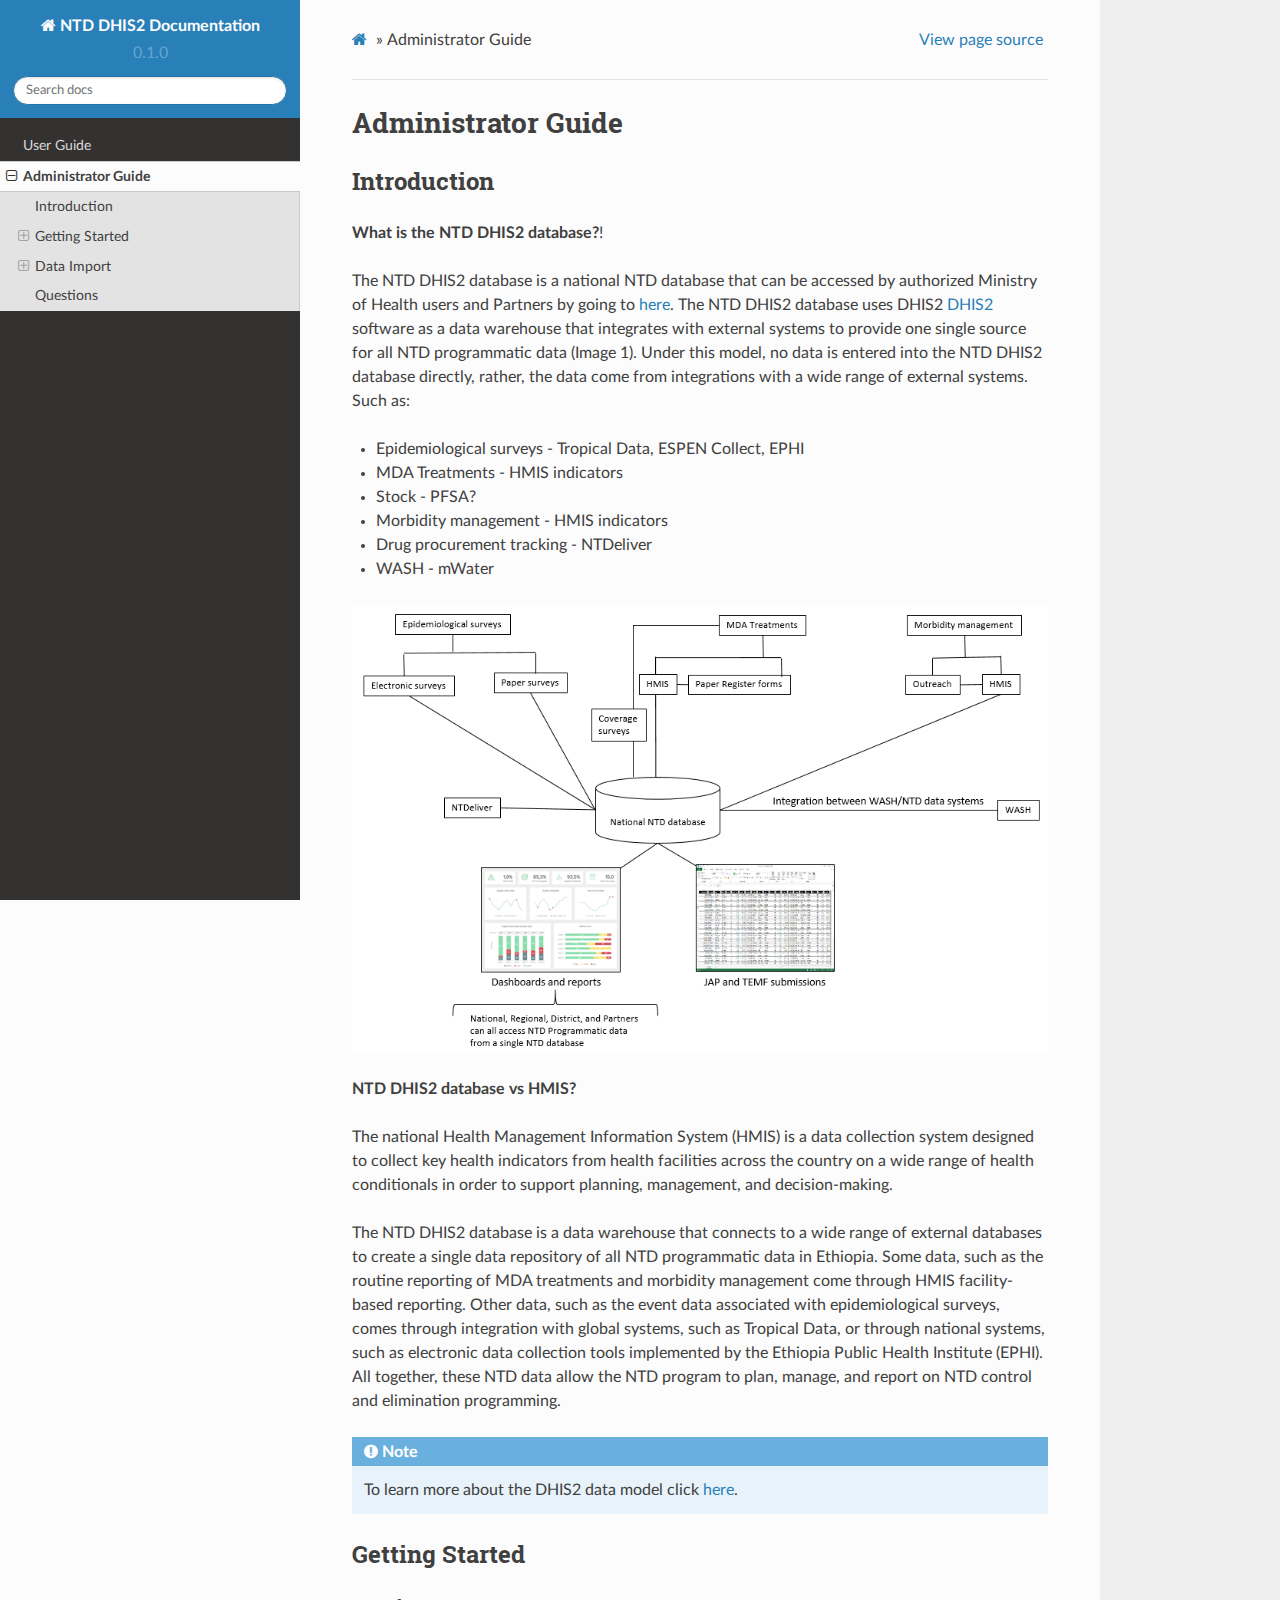
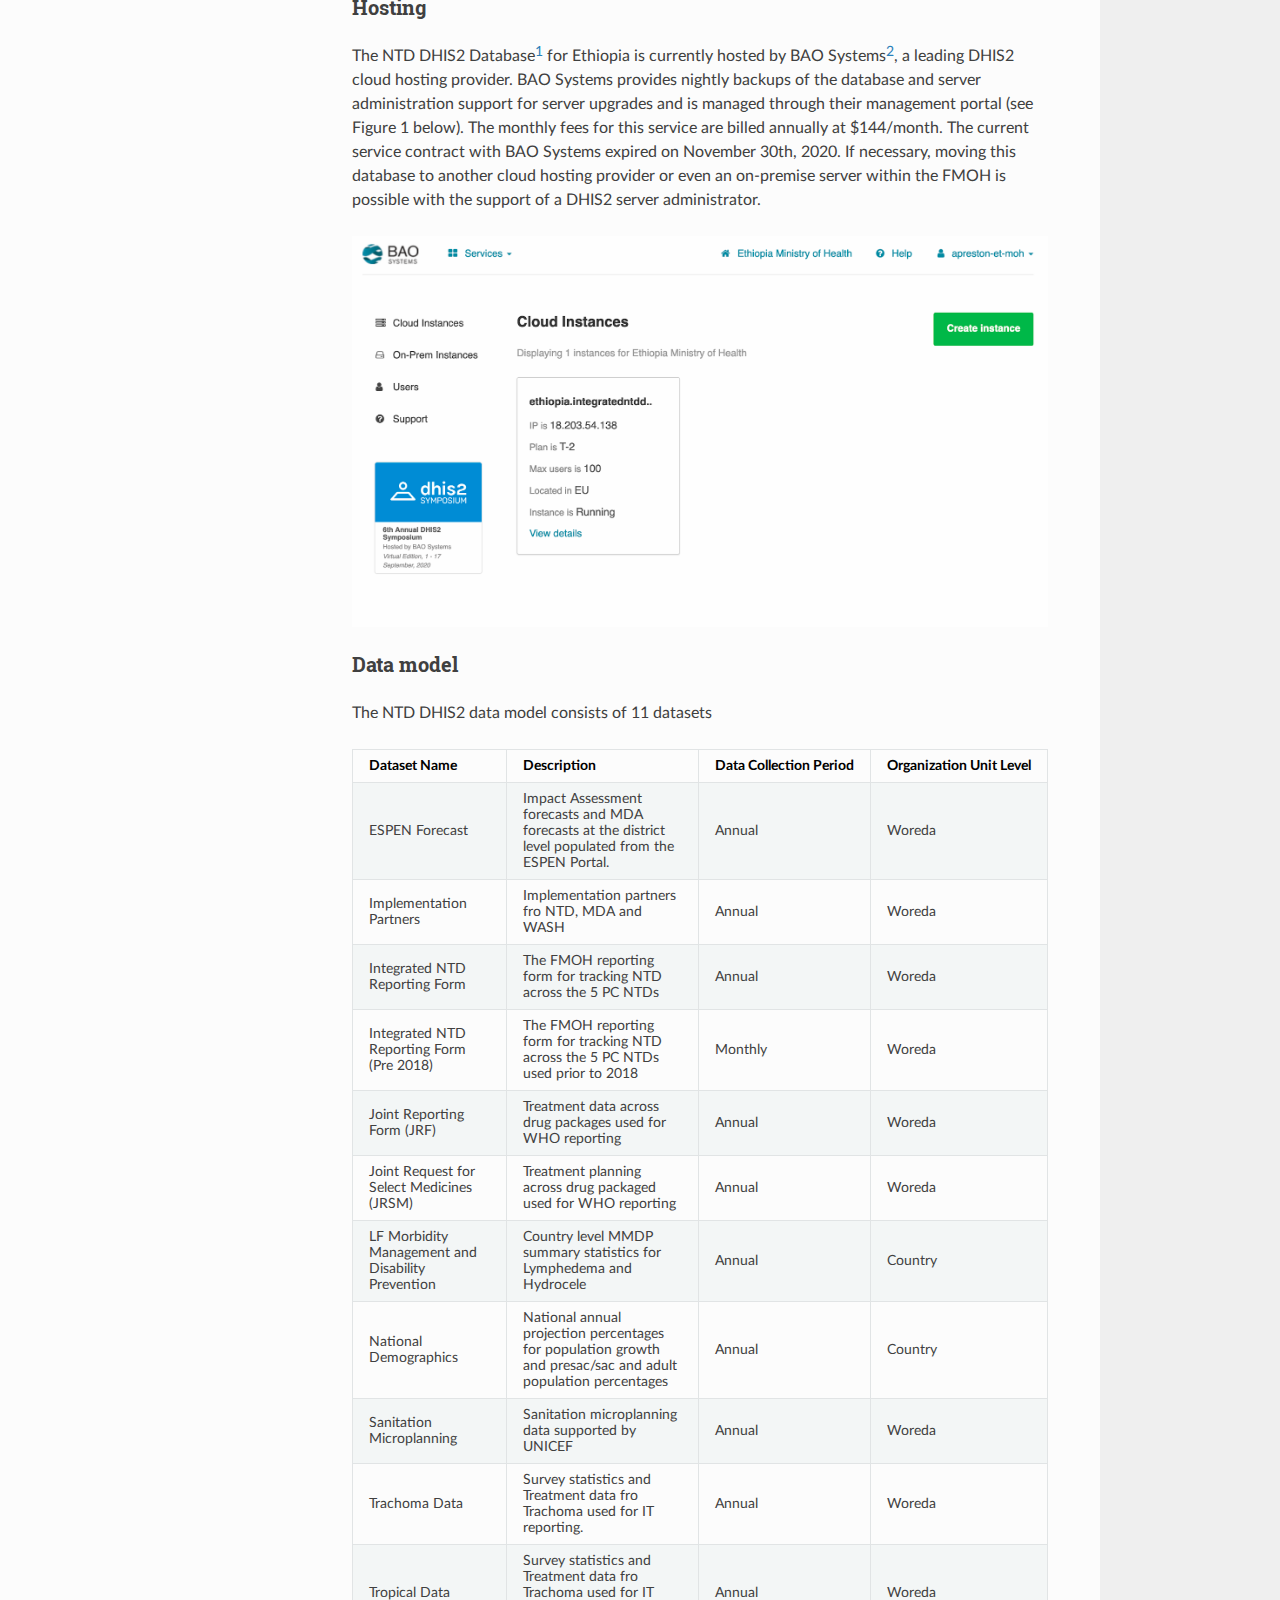
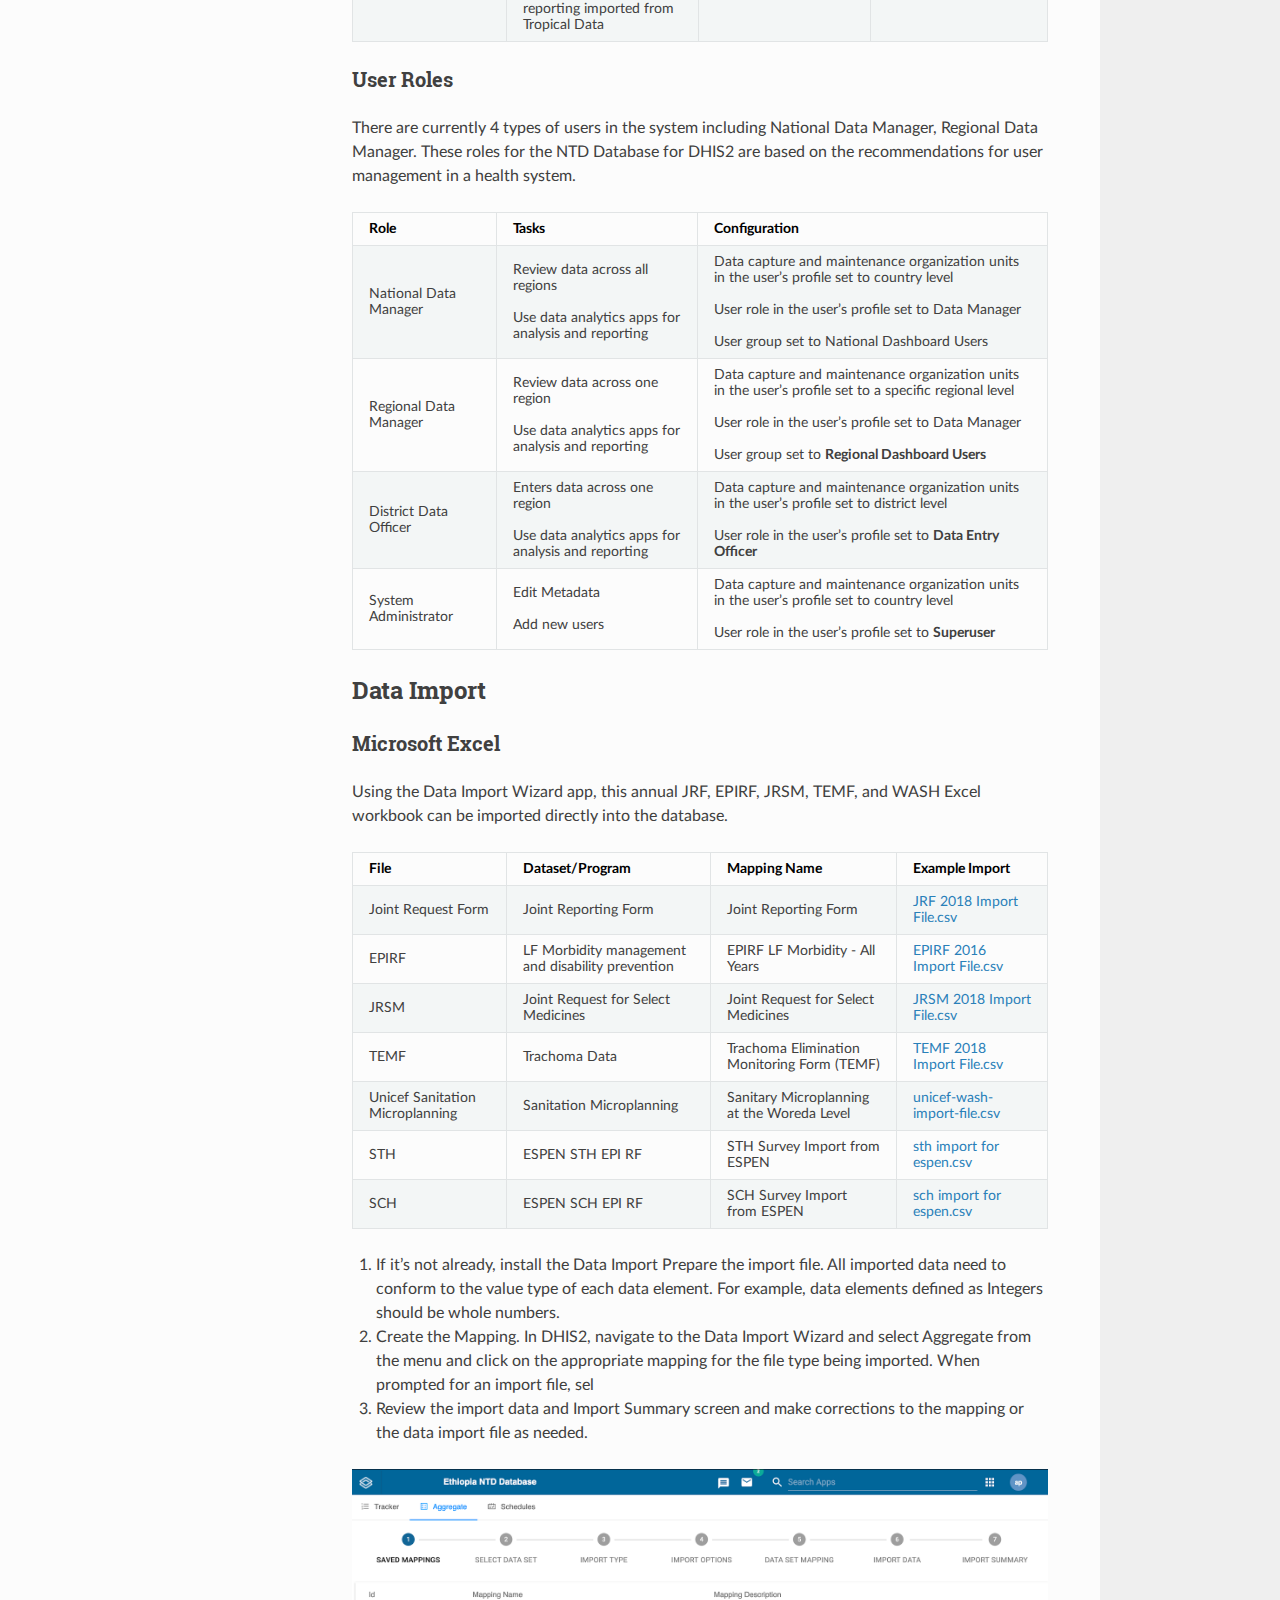
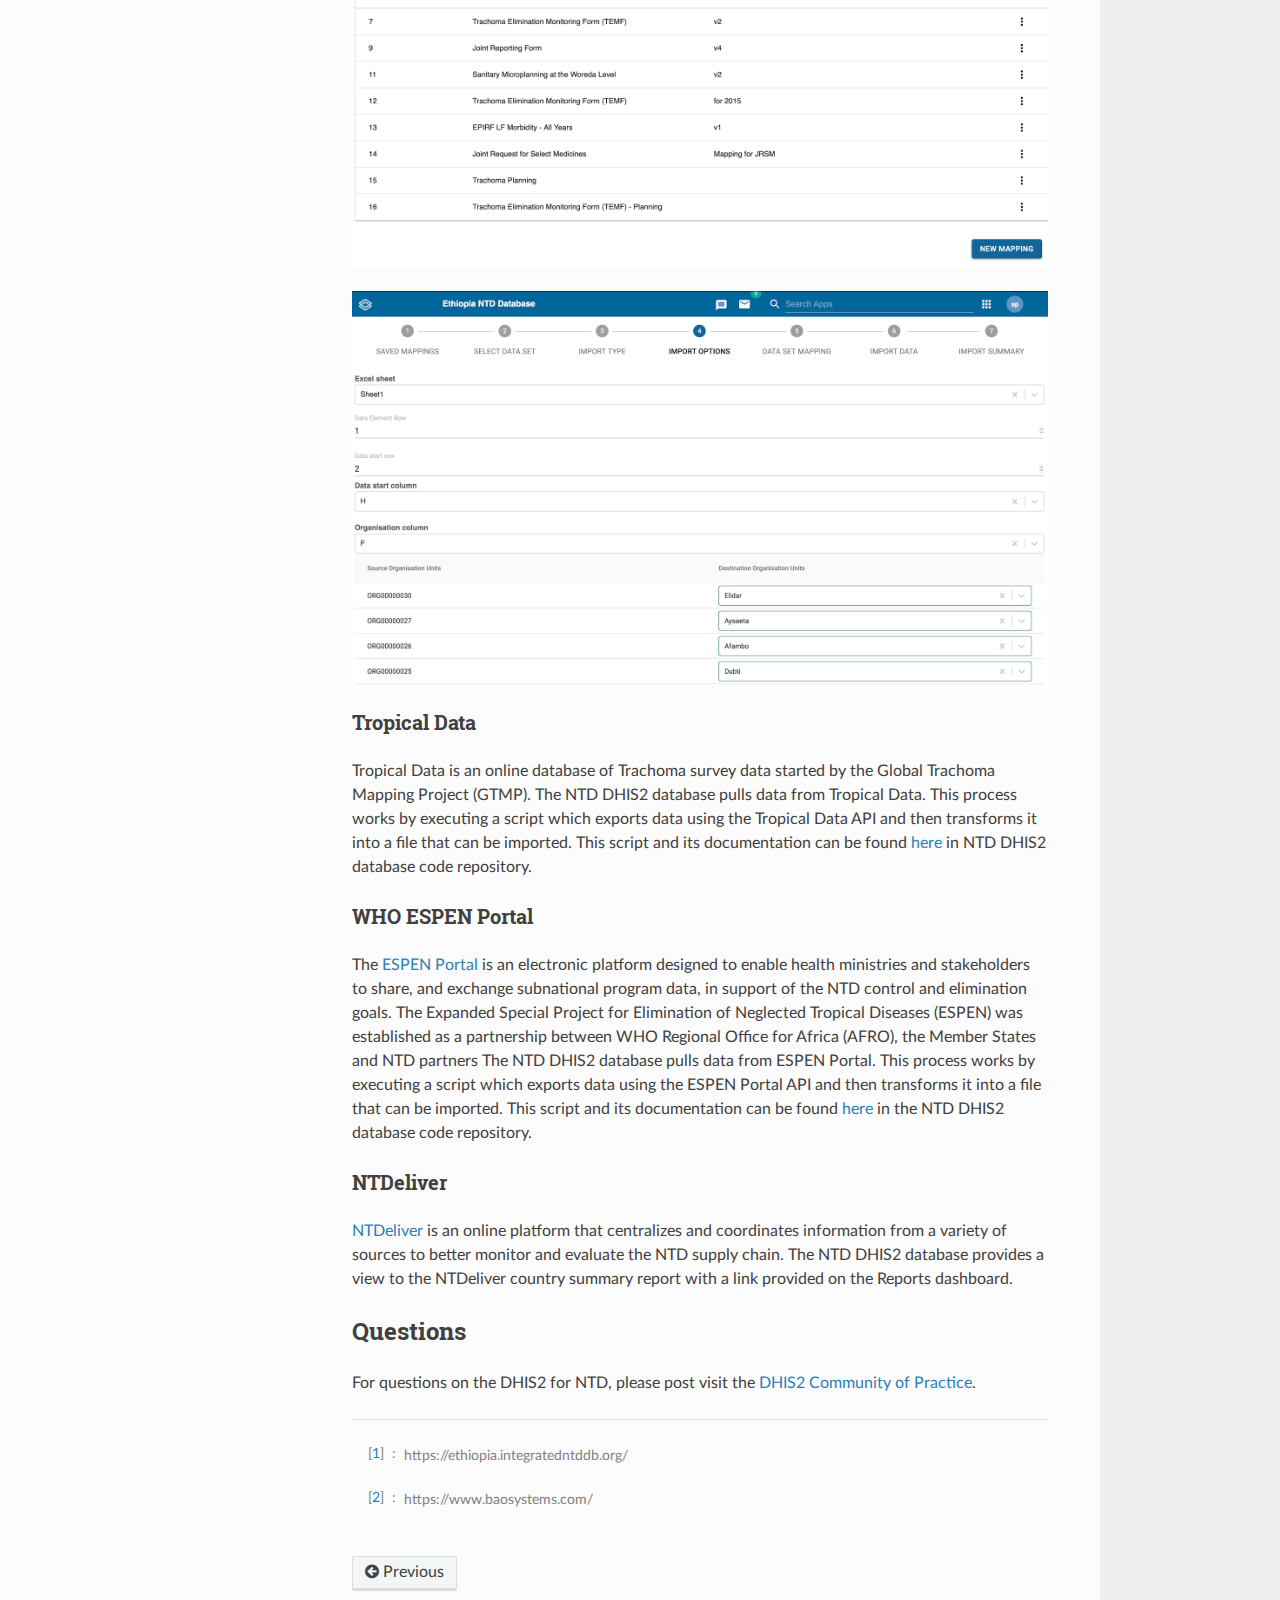
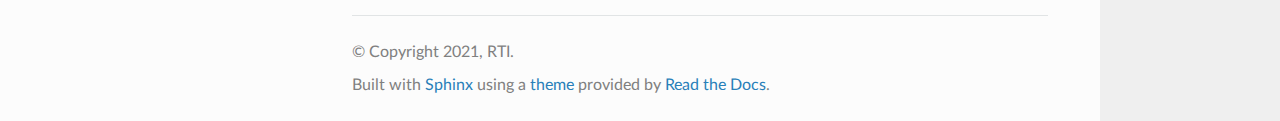
==== commit d08ea000: "opps forgot to add the pages files" ====
--- a/docs/adminguide.html
+++ b/docs/adminguide.html
@@ -104,6 +104,10 @@
 <p><strong>NTD DHIS2 database vs HMIS?</strong></p>
 <p>The national Health Management Information System (HMIS) is a data collection system designed to collect key health indicators from health facilities across the country on a wide range of health conditionals in order to support planning, management, and decision-making.</p>
 <p>The NTD DHIS2 database is a data warehouse that connects to a wide range of external databases to create a single data repository of all NTD programmatic data in Ethiopia. Some data, such as the routine reporting of MDA treatments and morbidity management come through HMIS facility-based reporting. Other data, such as the event data associated with epidemiological surveys, comes through integration with global systems, such as Tropical Data, or through national systems, such as electronic data collection tools implemented by the Ethiopia Public Health Institute (EPHI). All together, these NTD data allow the NTD program to plan, manage, and report on NTD control and elimination programming.</p>
+<div class="admonition note">
+<p class="admonition-title">Note</p>
+<p>To learn more about the DHIS2 data model click <a class="reference external" href="https://docs.dhis2.org/en/use/user-guides/dhis-core-version-238/understanding-the-data-model/about-data-dimensions.html">here</a>.</p>
+</div>
 </section>
 <section id="getting-started">
 <h2>Getting Started<a class="headerlink" href="#getting-started" title="Permalink to this headline"></a></h2>
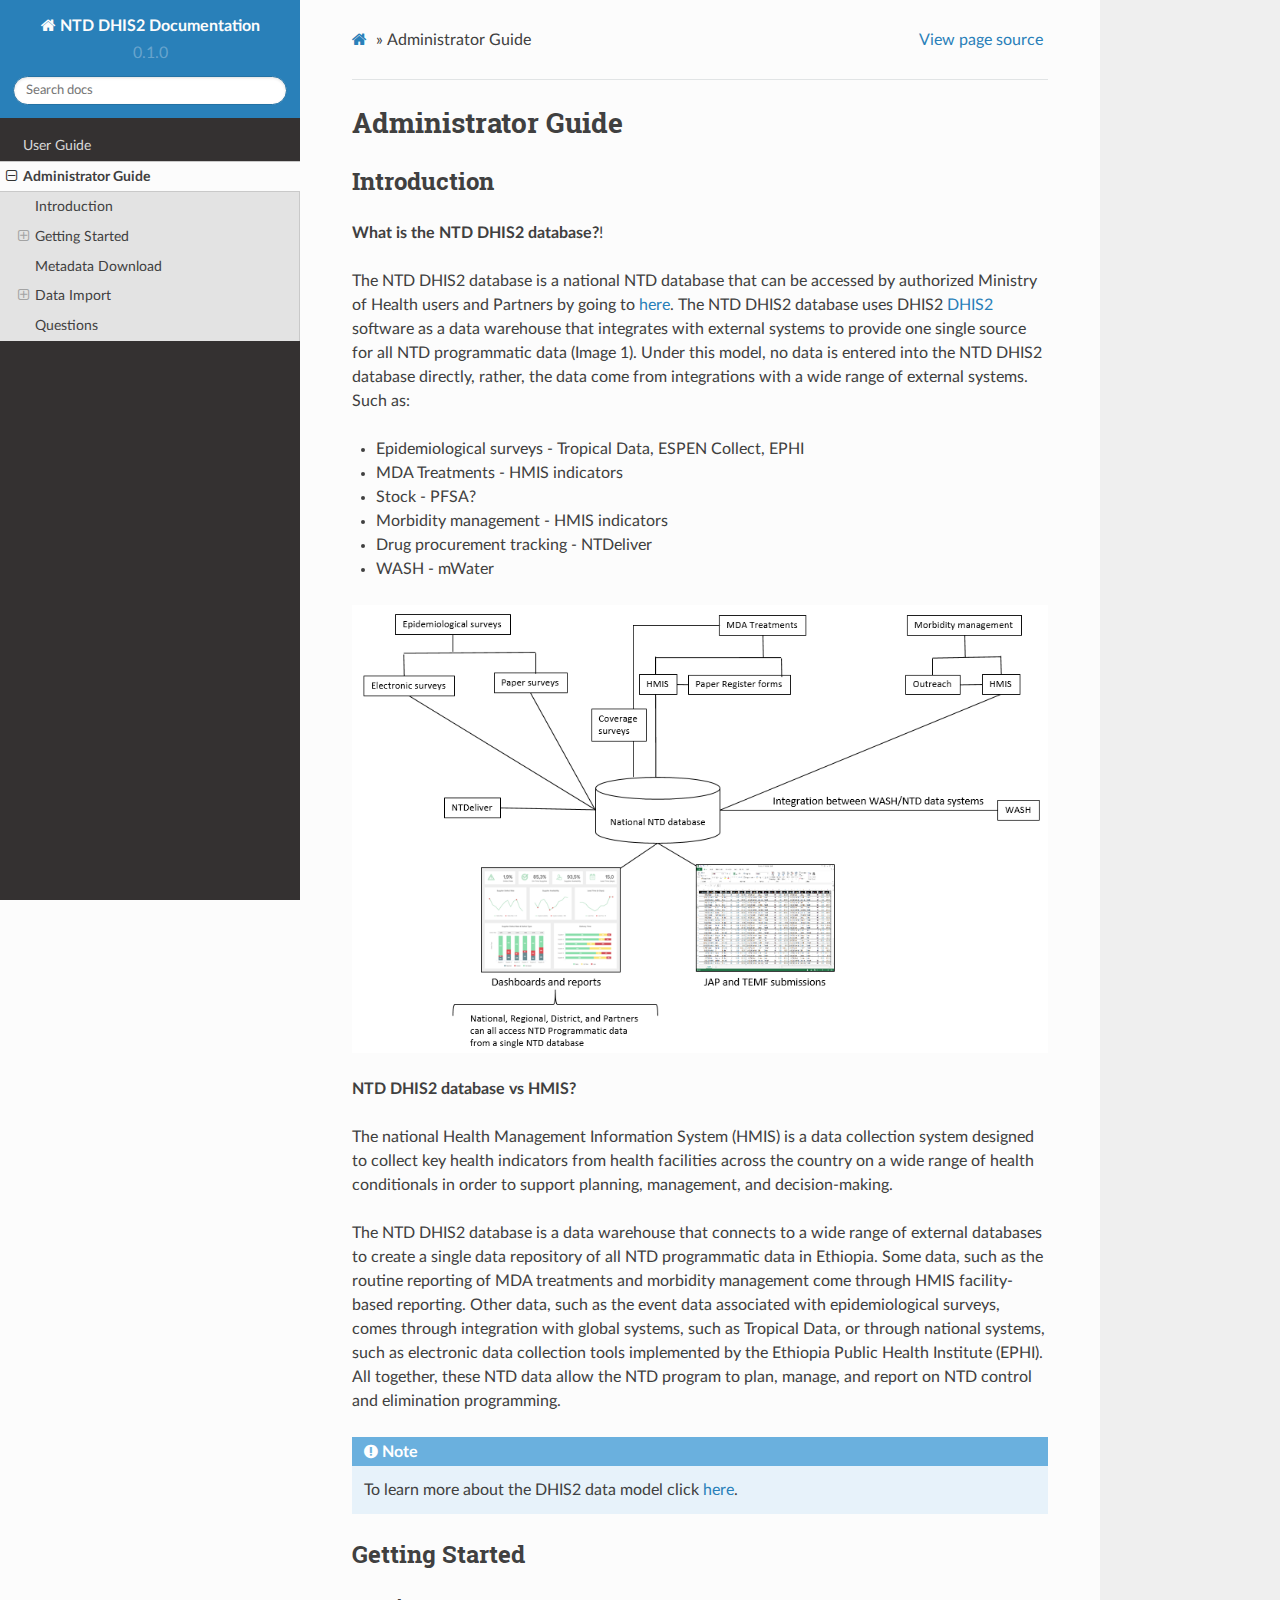
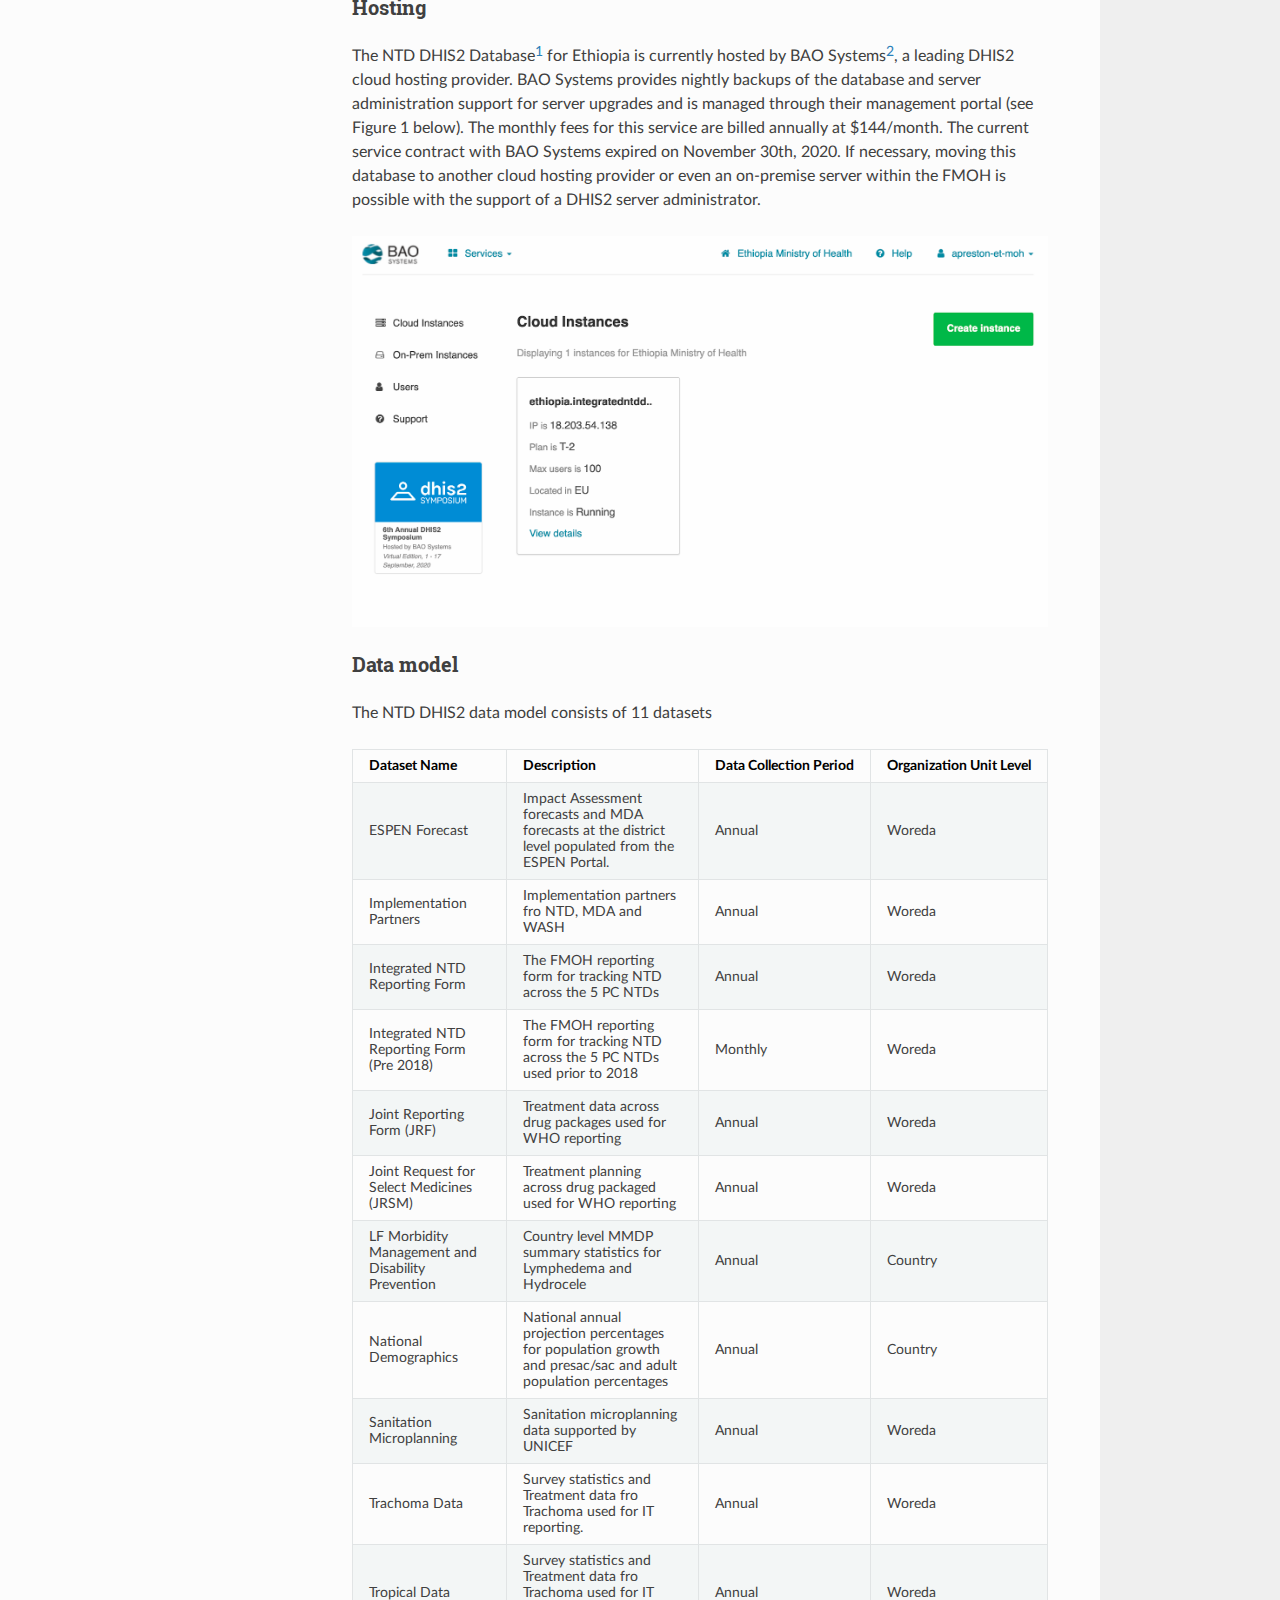
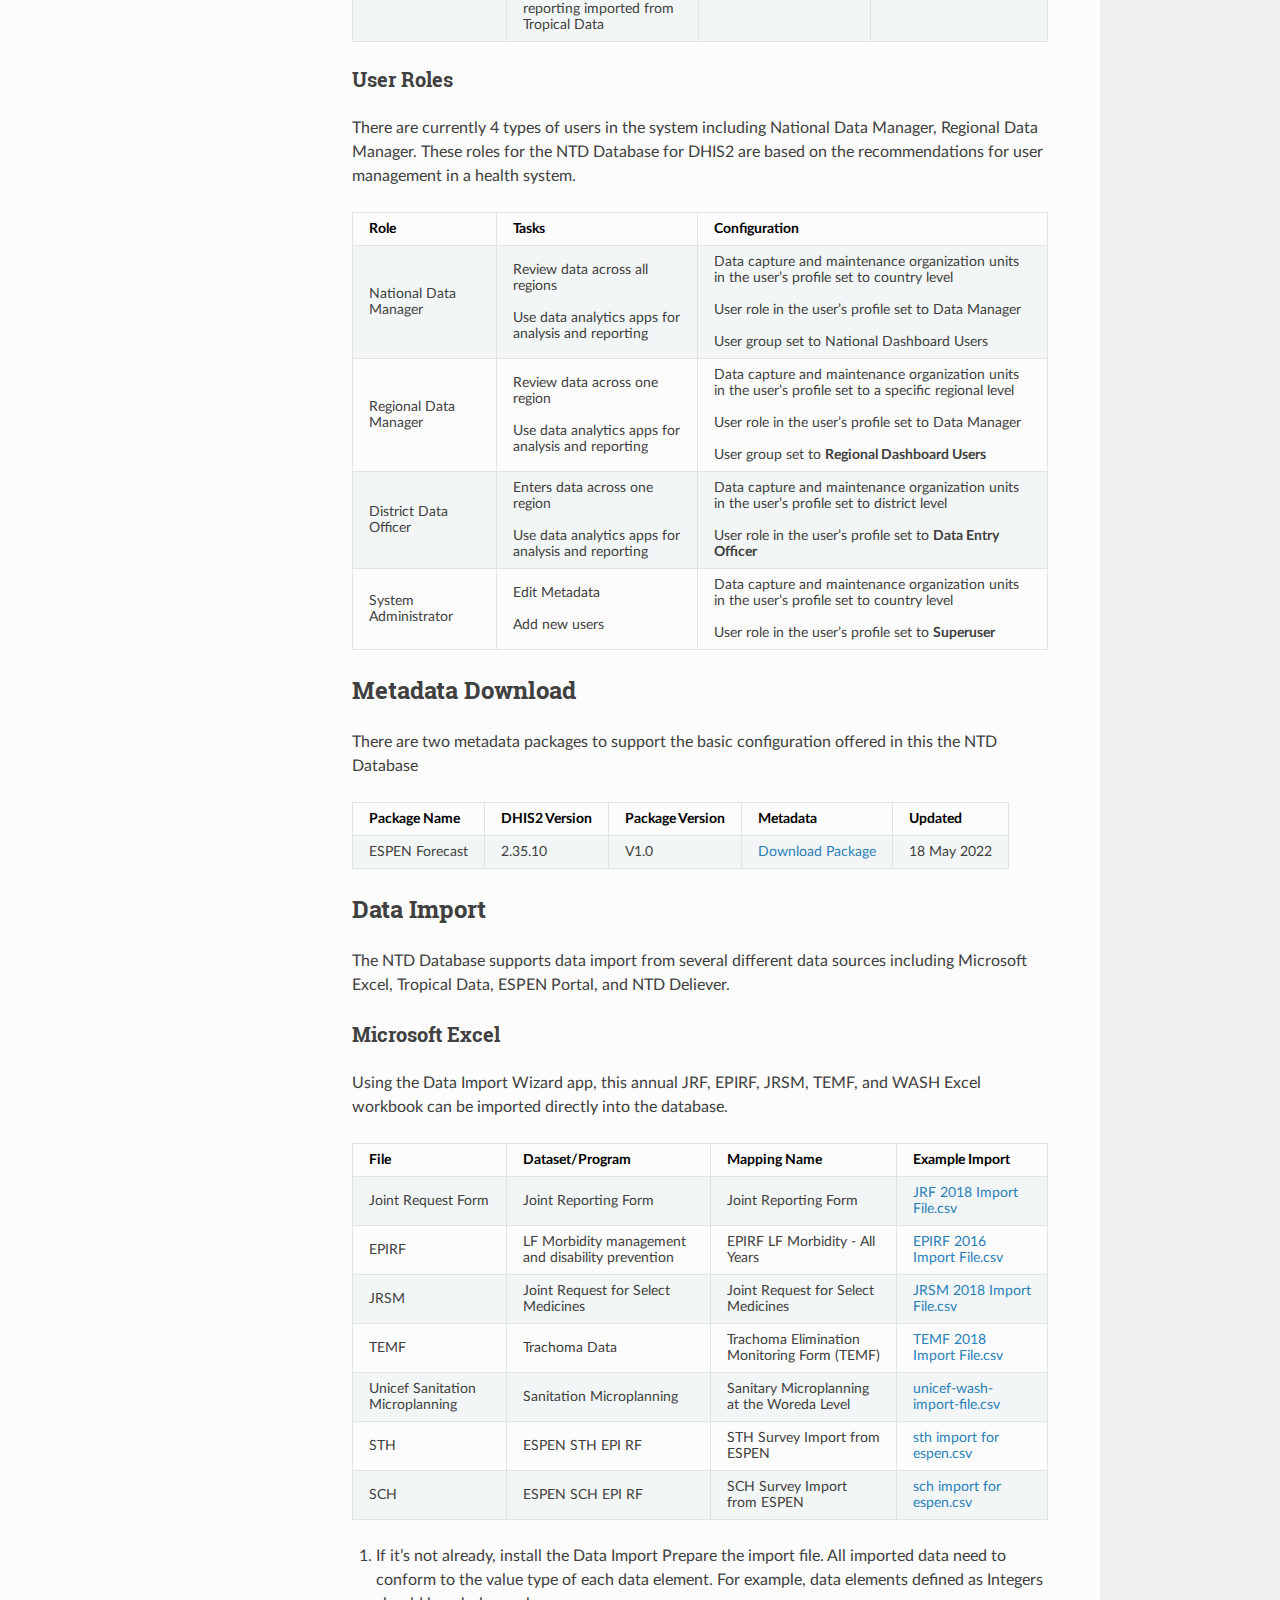
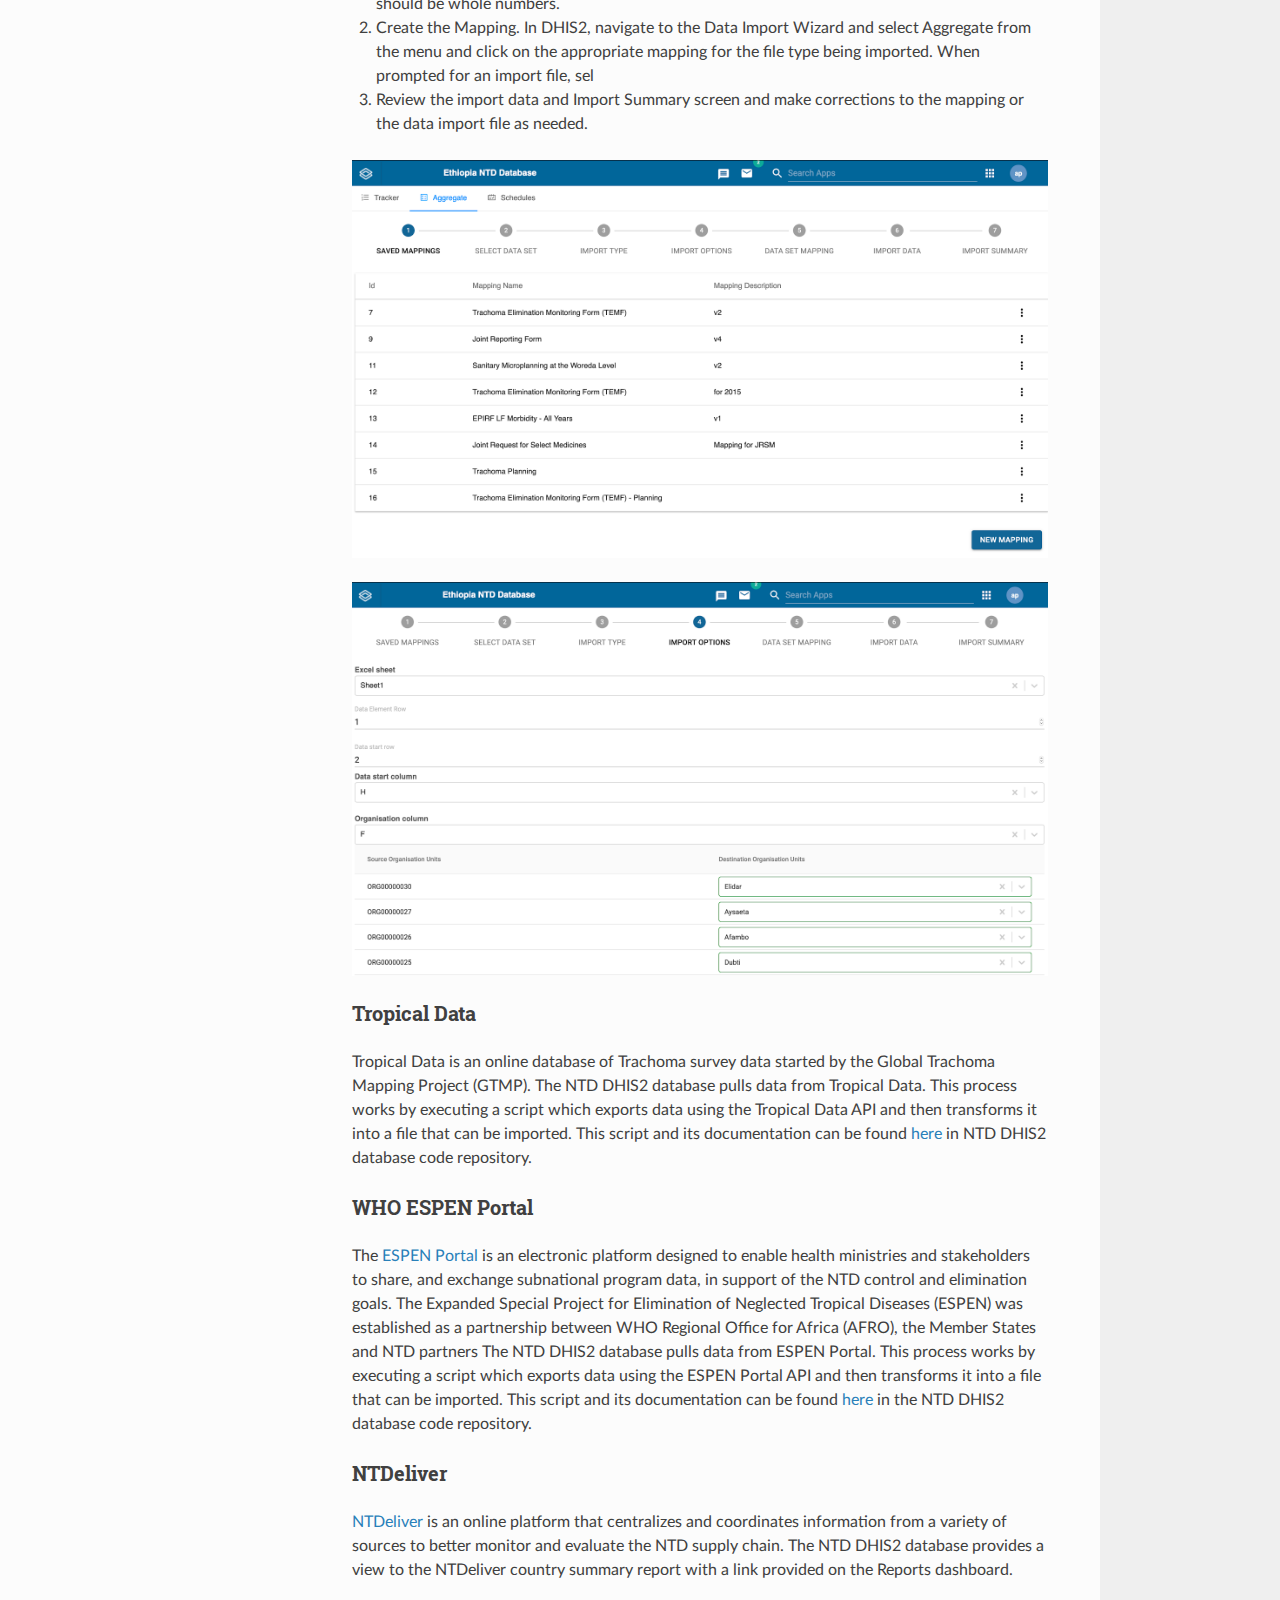
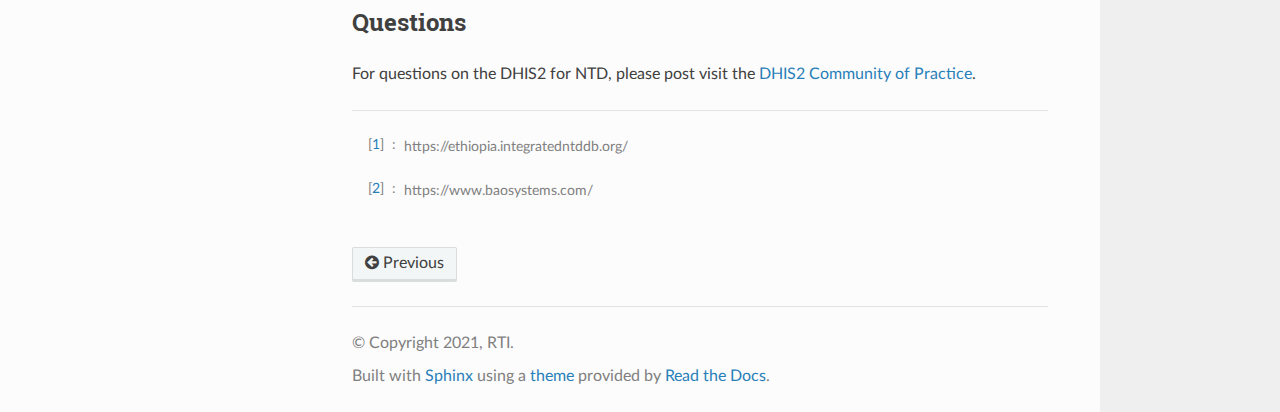
==== commit 95e371e6: "added setion on metadata" ====
--- a/docs/adminguide.html
+++ b/docs/adminguide.html
@@ -50,6 +50,7 @@
 <li class="toctree-l3"><a class="reference internal" href="#user-roles">User Roles</a></li>
 </ul>
 </li>
+<li class="toctree-l2"><a class="reference internal" href="#metadata-download">Metadata Download</a></li>
 <li class="toctree-l2"><a class="reference internal" href="#data-import">Data Import</a><ul>
 <li class="toctree-l3"><a class="reference internal" href="#microsoft-excel">Microsoft Excel</a></li>
 <li class="toctree-l3"><a class="reference internal" href="#tropical-data">Tropical Data</a></li>
@@ -217,8 +218,31 @@
 </table>
 </section>
 </section>
+<section id="metadata-download">
+<h2>Metadata Download<a class="headerlink" href="#metadata-download" title="Permalink to this headline"></a></h2>
+<p>There are two metadata packages to support the basic configuration offered in this the NTD Database</p>
+<table class="colwidths-auto docutils align-default">
+<thead>
+<tr class="row-odd"><th class="head"><p>Package Name</p></th>
+<th class="head"><p>DHIS2 Version</p></th>
+<th class="head"><p>Package Version</p></th>
+<th class="head"><p>Metadata</p></th>
+<th class="head"><p>Updated</p></th>
+</tr>
+</thead>
+<tbody>
+<tr class="row-even"><td><p>ESPEN Forecast</p></td>
+<td><p>2.35.10</p></td>
+<td><p>V1.0</p></td>
+<td><p><a class="reference external" href="https://raw.githubusercontent.com/ntddhis2/ntddb-metadata/master/metadata.json">Download Package</a></p></td>
+<td><p>18 May 2022</p></td>
+</tr>
+</tbody>
+</table>
+</section>
 <section id="data-import">
 <h2>Data Import<a class="headerlink" href="#data-import" title="Permalink to this headline"></a></h2>
+<p>The NTD Database supports data import from several different data sources including Microsoft Excel, Tropical Data, ESPEN Portal, and NTD Deliever.</p>
 <section id="microsoft-excel">
 <h3>Microsoft Excel<a class="headerlink" href="#microsoft-excel" title="Permalink to this headline"></a></h3>
 <p>Using the Data Import Wizard app, this annual JRF, EPIRF, JRSM, TEMF, and WASH Excel workbook can be imported directly into the database.</p>
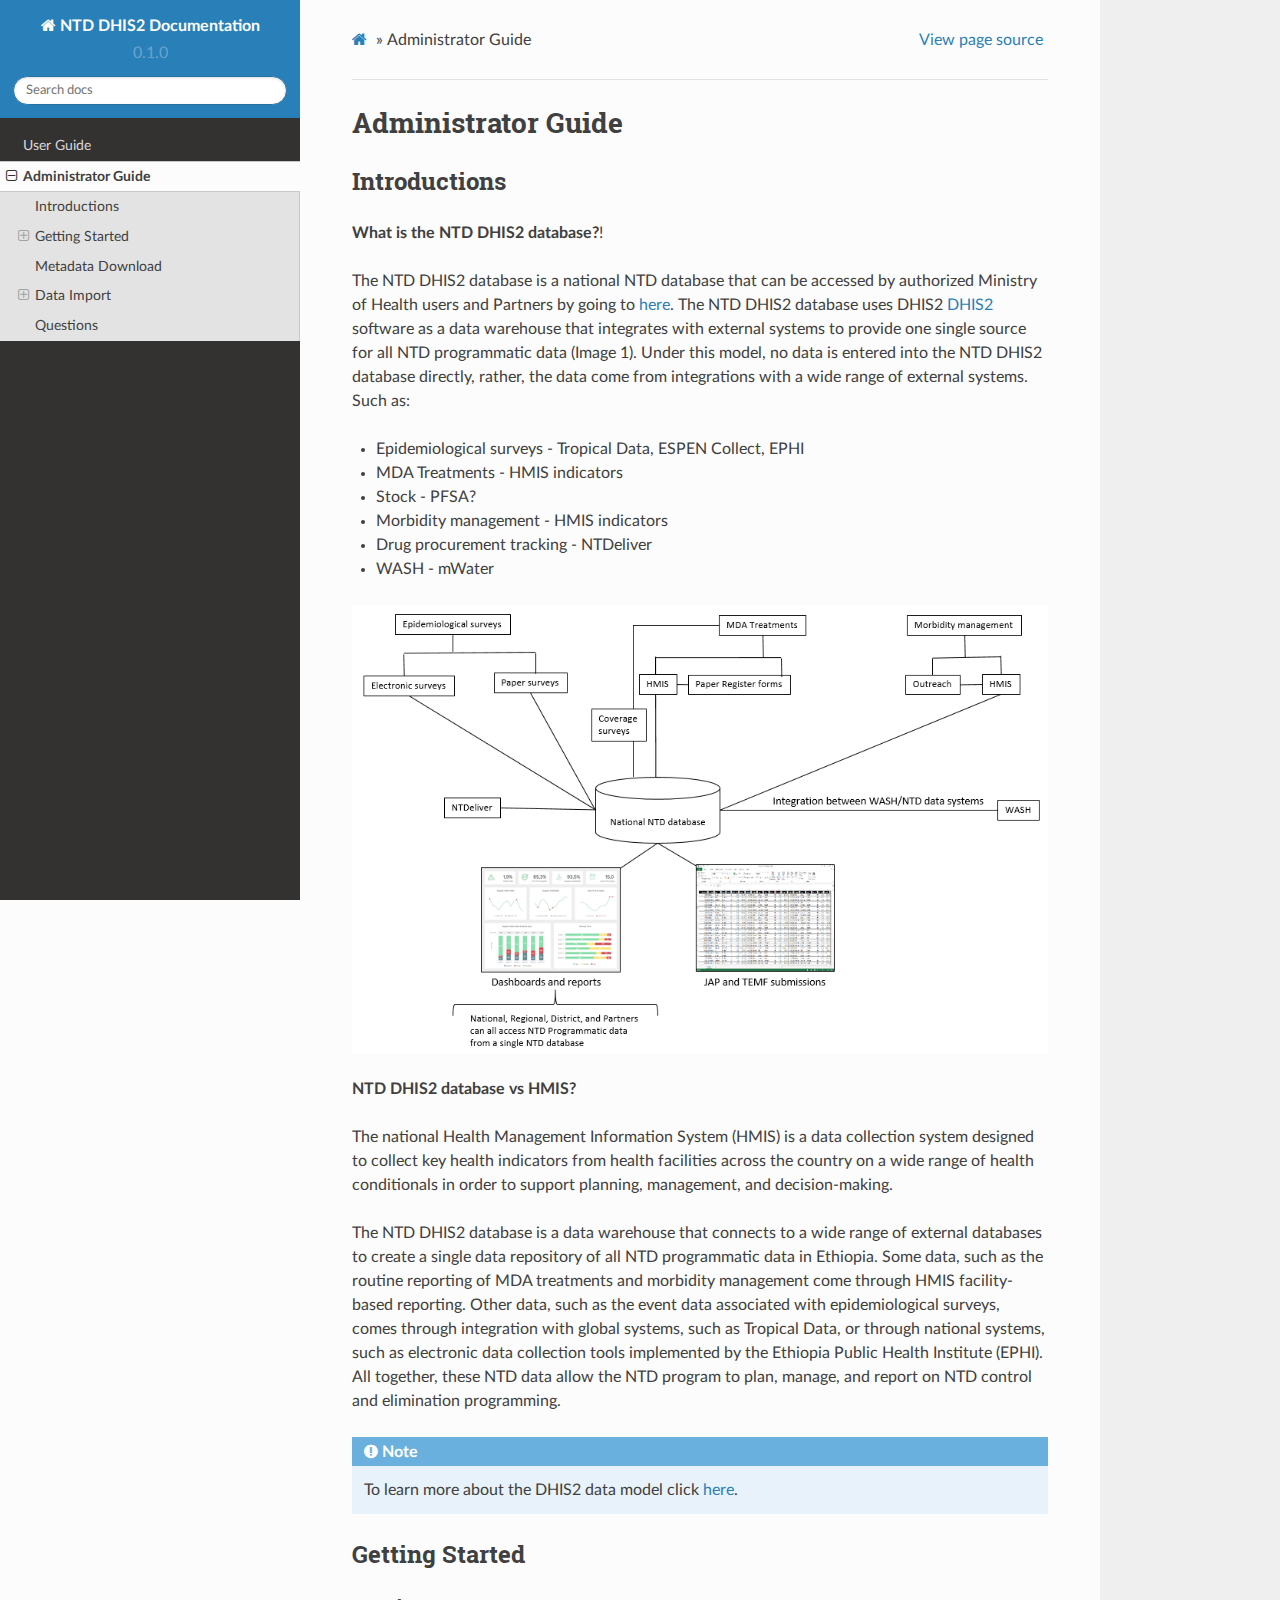
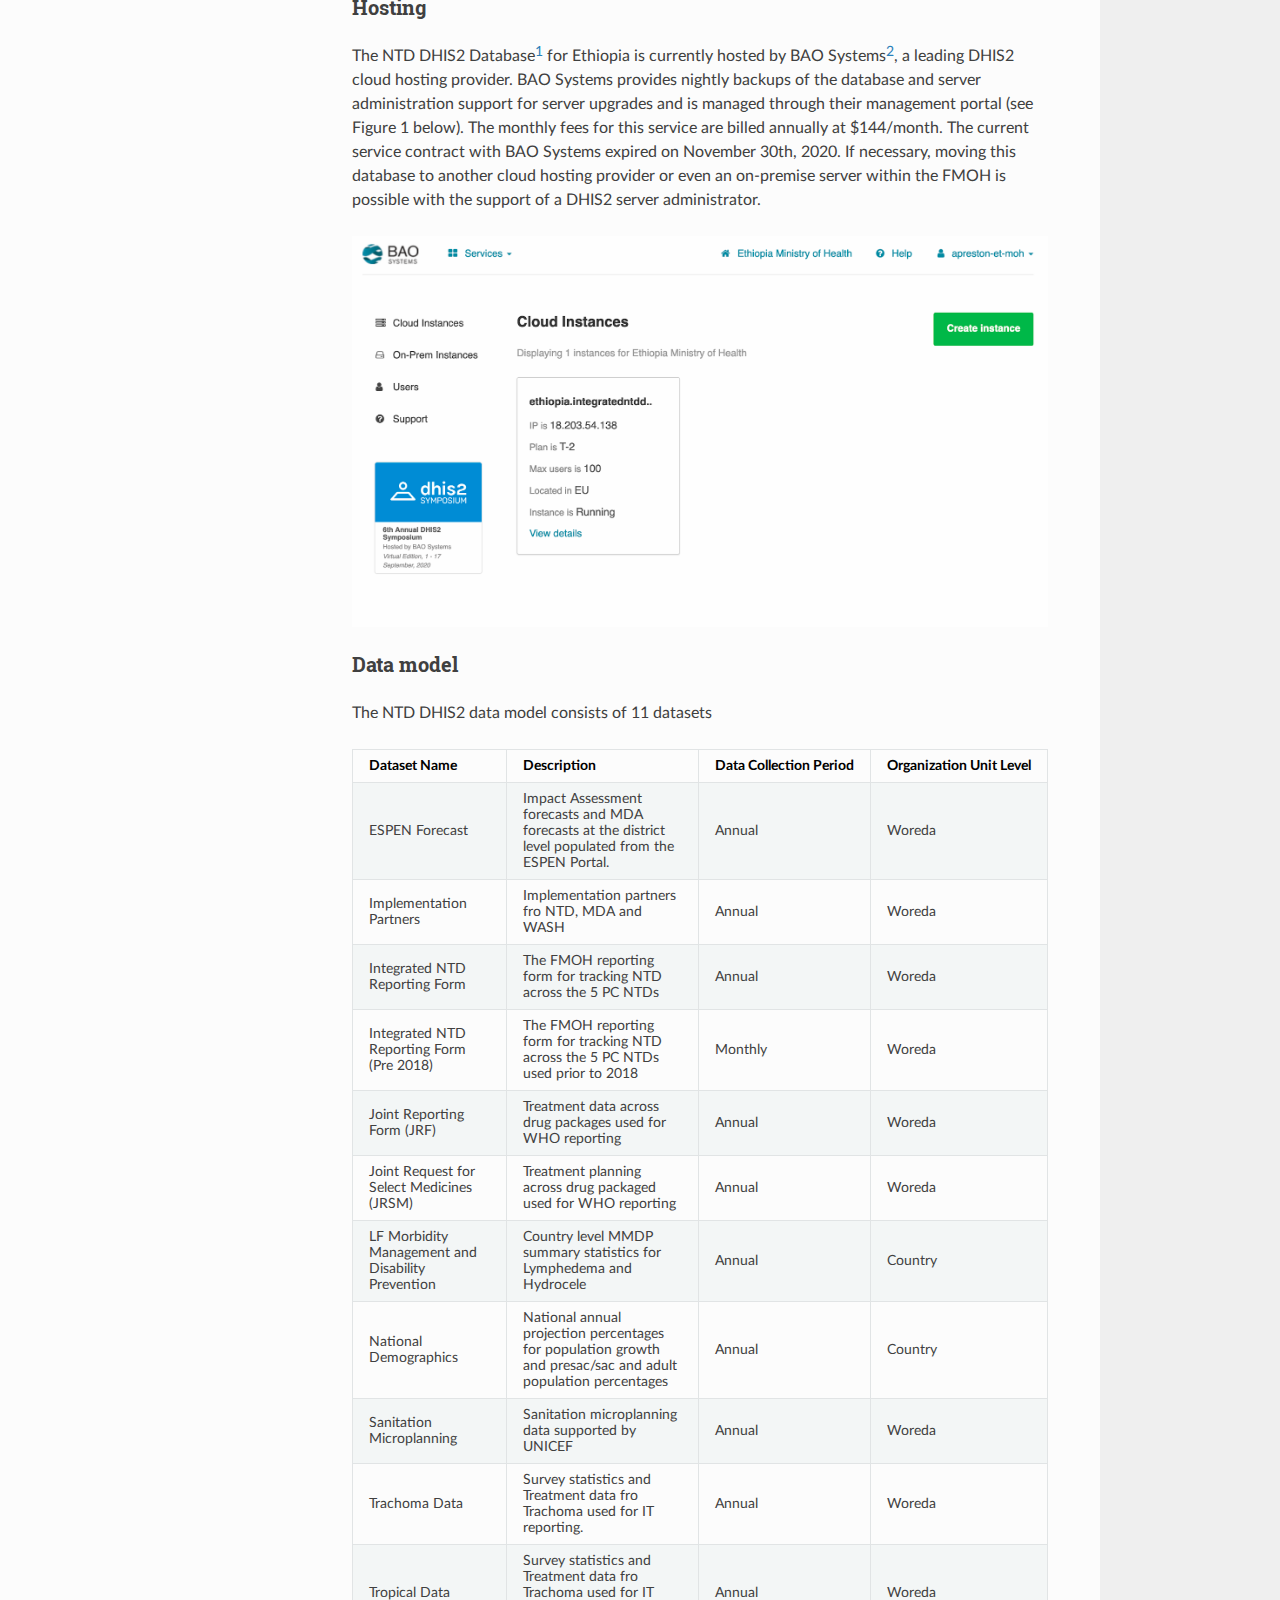
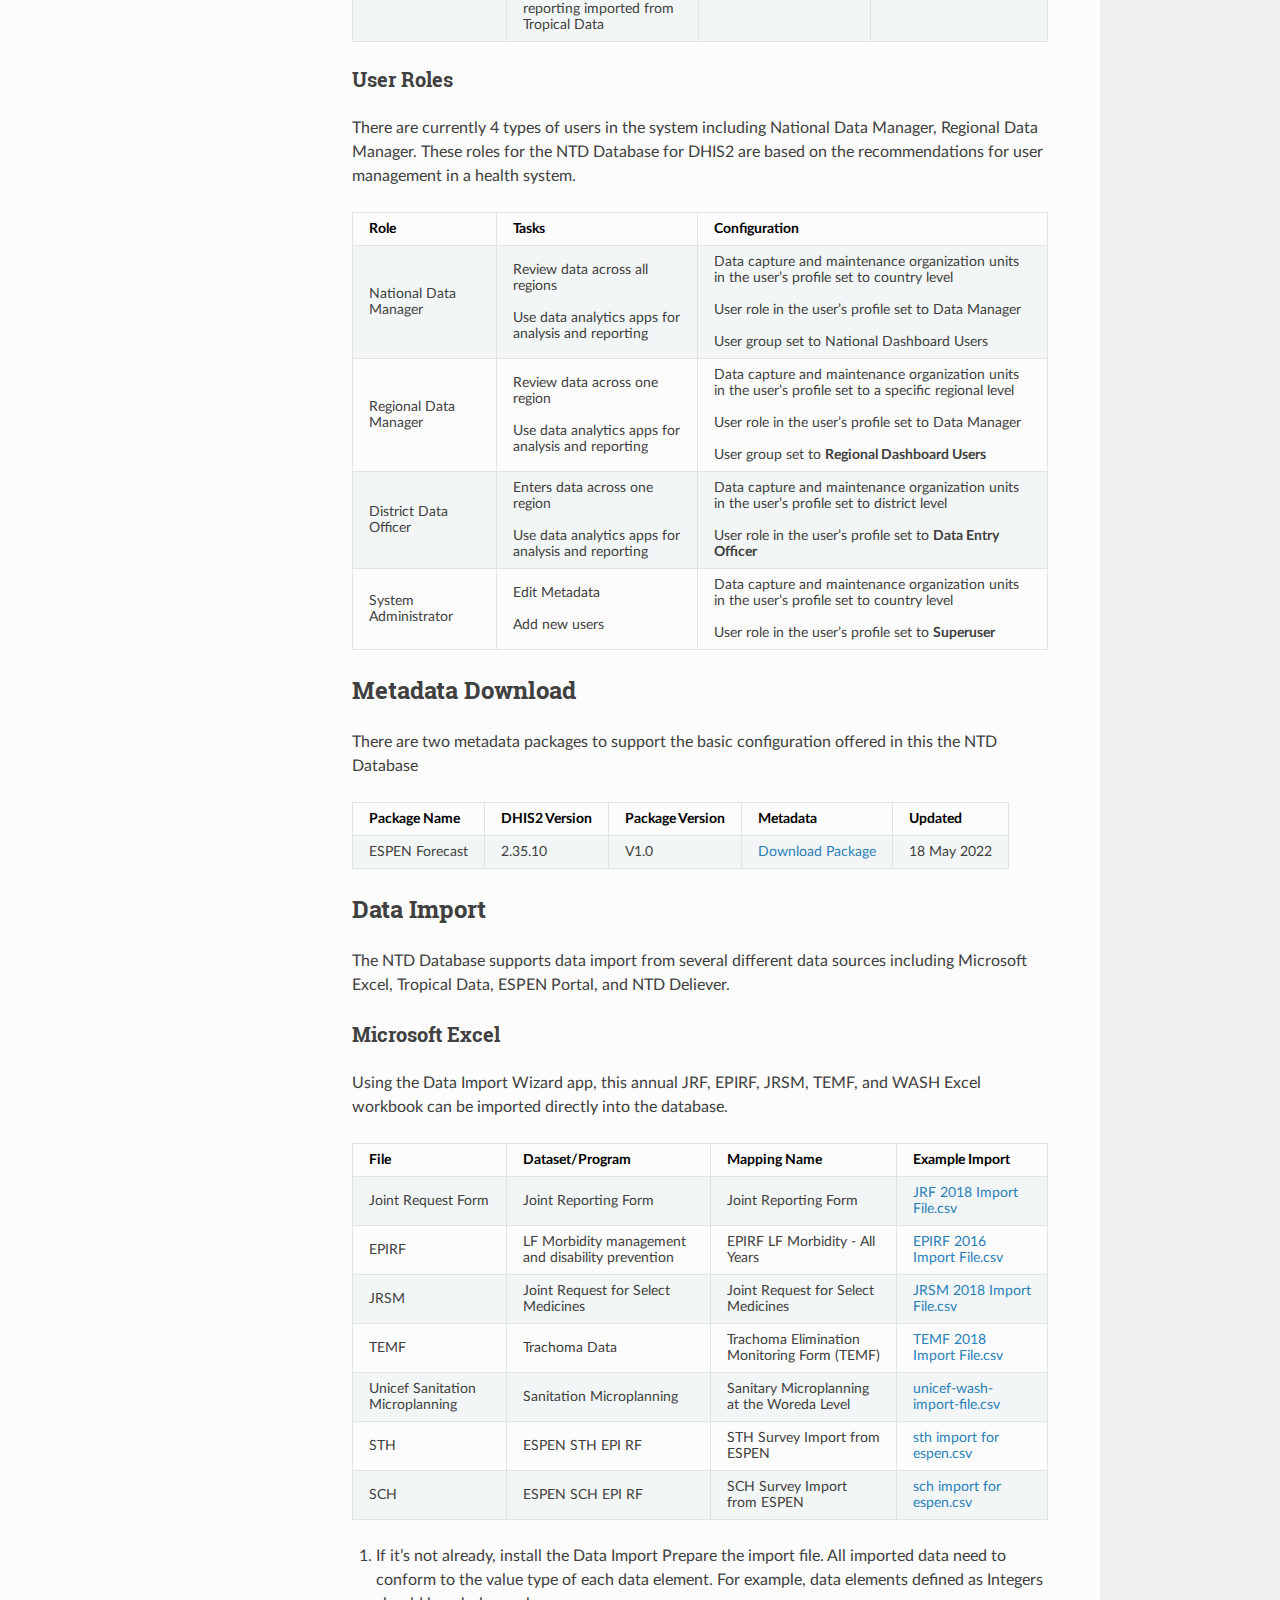
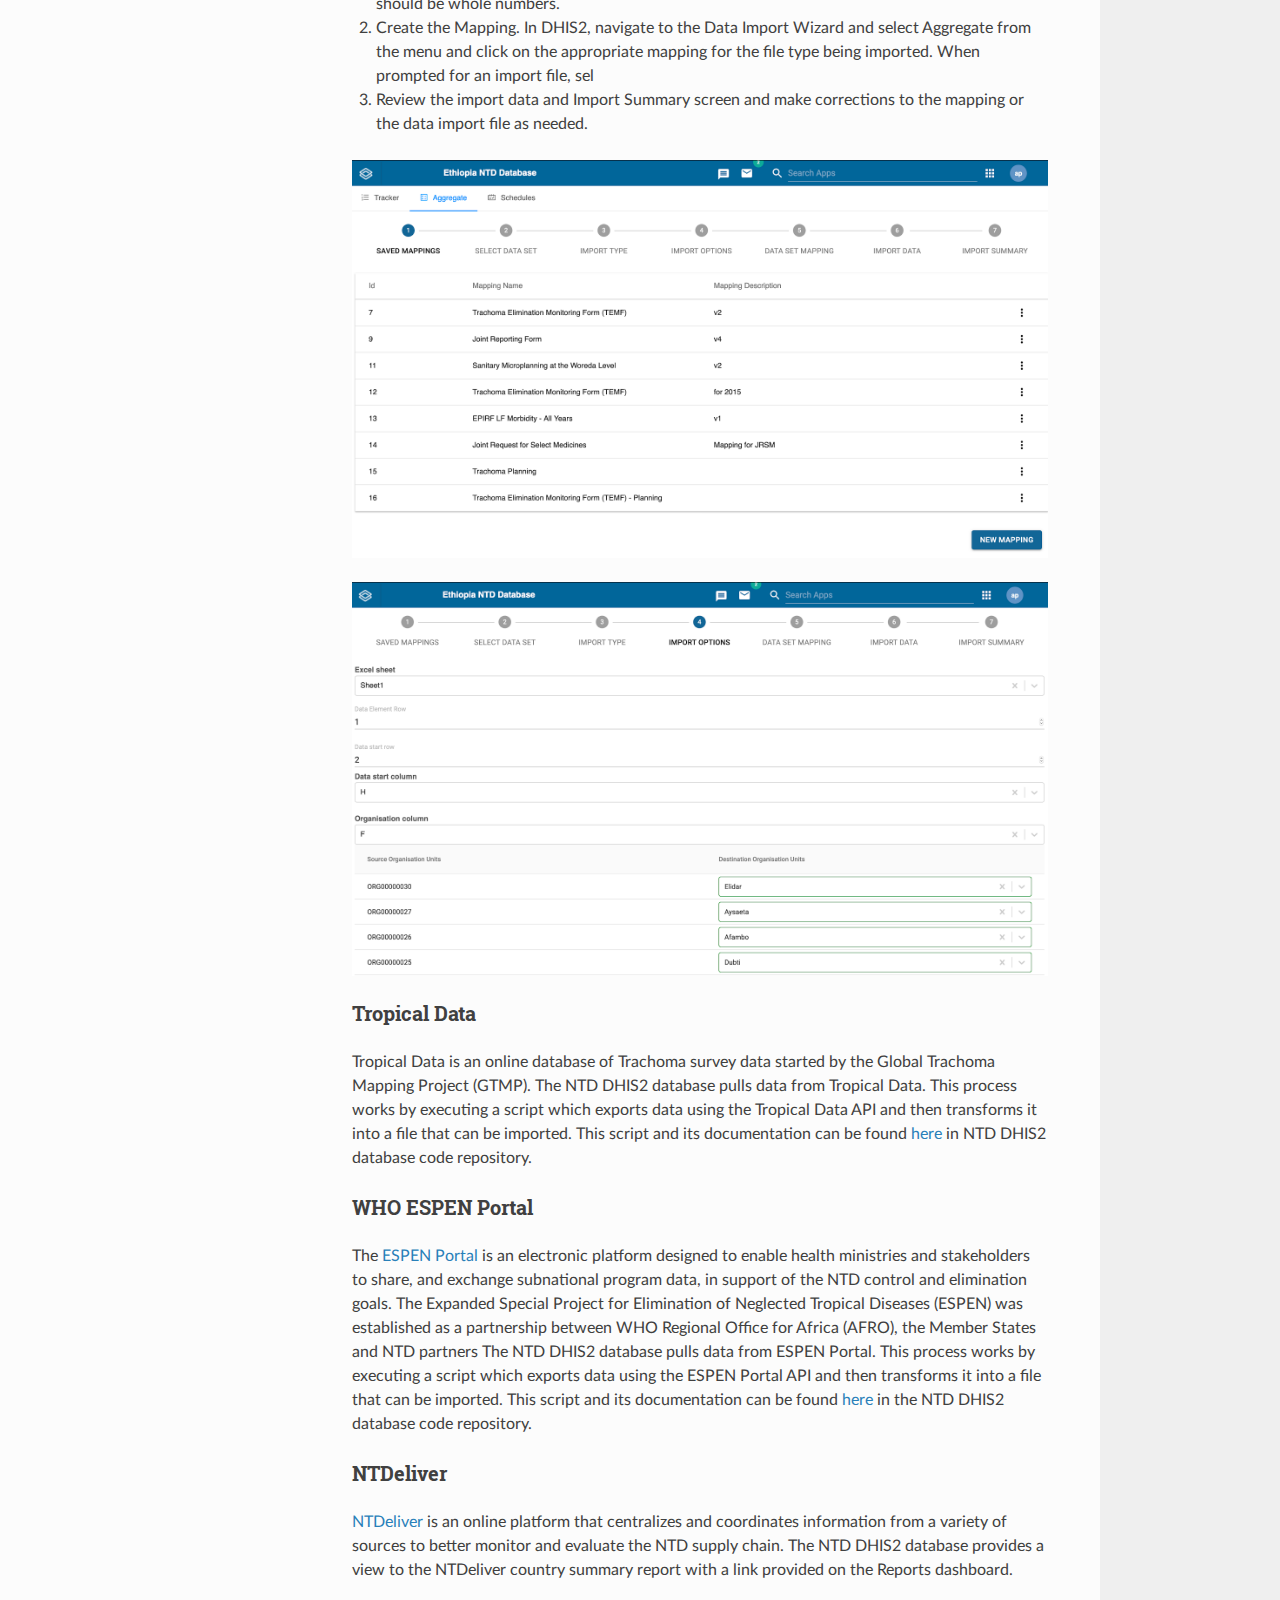
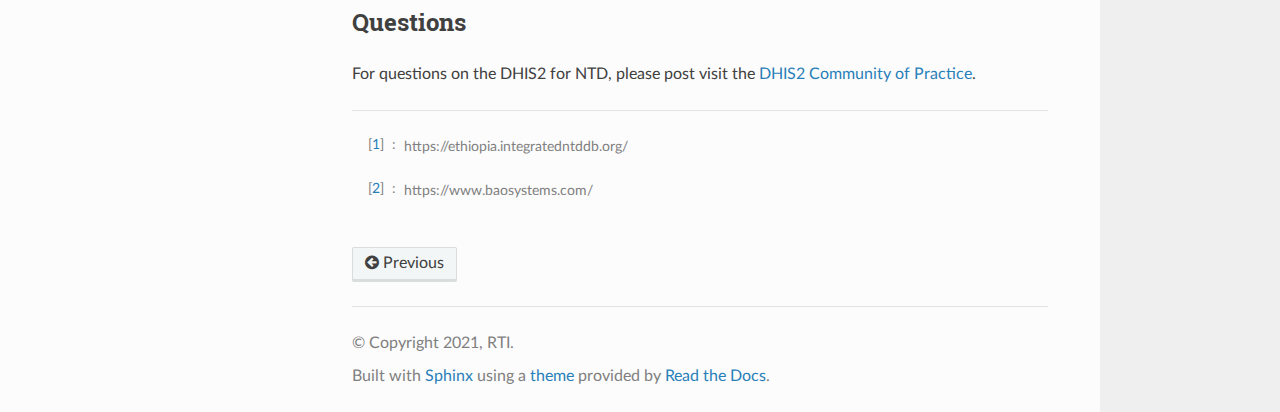
==== commit 0252891d: "introductions" ====
--- a/docs/adminguide.html
+++ b/docs/adminguide.html
@@ -43,7 +43,7 @@
               <ul class="current">
 <li class="toctree-l1"><a class="reference internal" href="userguide.html">User Guide</a></li>
 <li class="toctree-l1 current"><a class="current reference internal" href="#">Administrator Guide</a><ul>
-<li class="toctree-l2"><a class="reference internal" href="#introduction">Introduction</a></li>
+<li class="toctree-l2"><a class="reference internal" href="#introductions">Introductions</a></li>
 <li class="toctree-l2"><a class="reference internal" href="#getting-started">Getting Started</a><ul>
 <li class="toctree-l3"><a class="reference internal" href="#hosting">Hosting</a></li>
 <li class="toctree-l3"><a class="reference internal" href="#data-model">Data model</a></li>
@@ -89,8 +89,8 @@
              
   <section id="administrator-guide">
 <h1>Administrator Guide<a class="headerlink" href="#administrator-guide" title="Permalink to this headline"></a></h1>
-<section id="introduction">
-<h2>Introduction<a class="headerlink" href="#introduction" title="Permalink to this headline"></a></h2>
+<section id="introductions">
+<h2>Introductions<a class="headerlink" href="#introductions" title="Permalink to this headline"></a></h2>
 <p><strong>What is the NTD DHIS2 database?</strong>!</p>
 <p>The NTD DHIS2 database is a national NTD database that can be accessed by authorized Ministry of Health users and Partners by going to <a class="reference external" href="https://ethiopia.integratedntddb.org/">here</a>. The NTD DHIS2 database uses DHIS2 <a class="reference external" href="https://www.dhis2.org/">DHIS2</a> software as a data warehouse that integrates with external systems to provide one single source for all NTD programmatic data (Image 1). Under this model, no data is entered into the NTD DHIS2 database directly, rather, the data come from integrations with a wide range of external systems. Such as:</p>
 <ul class="simple">
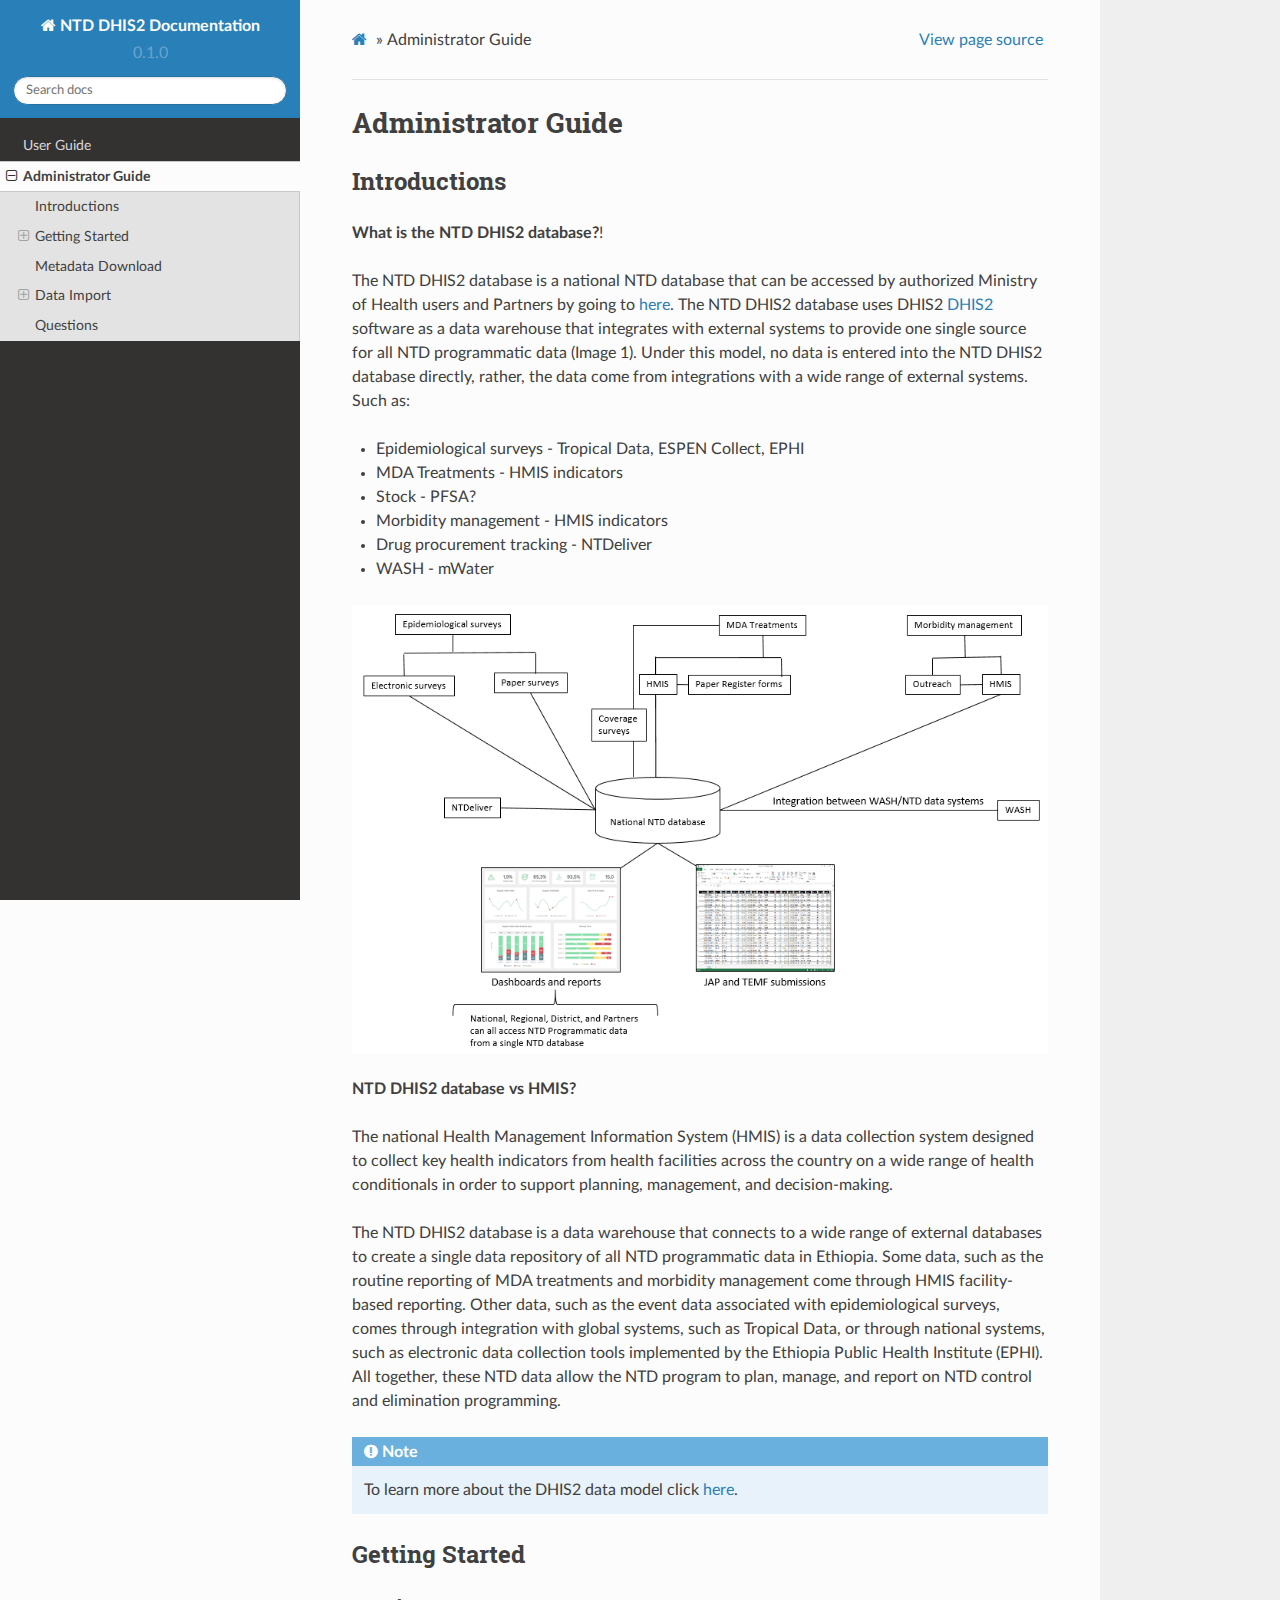
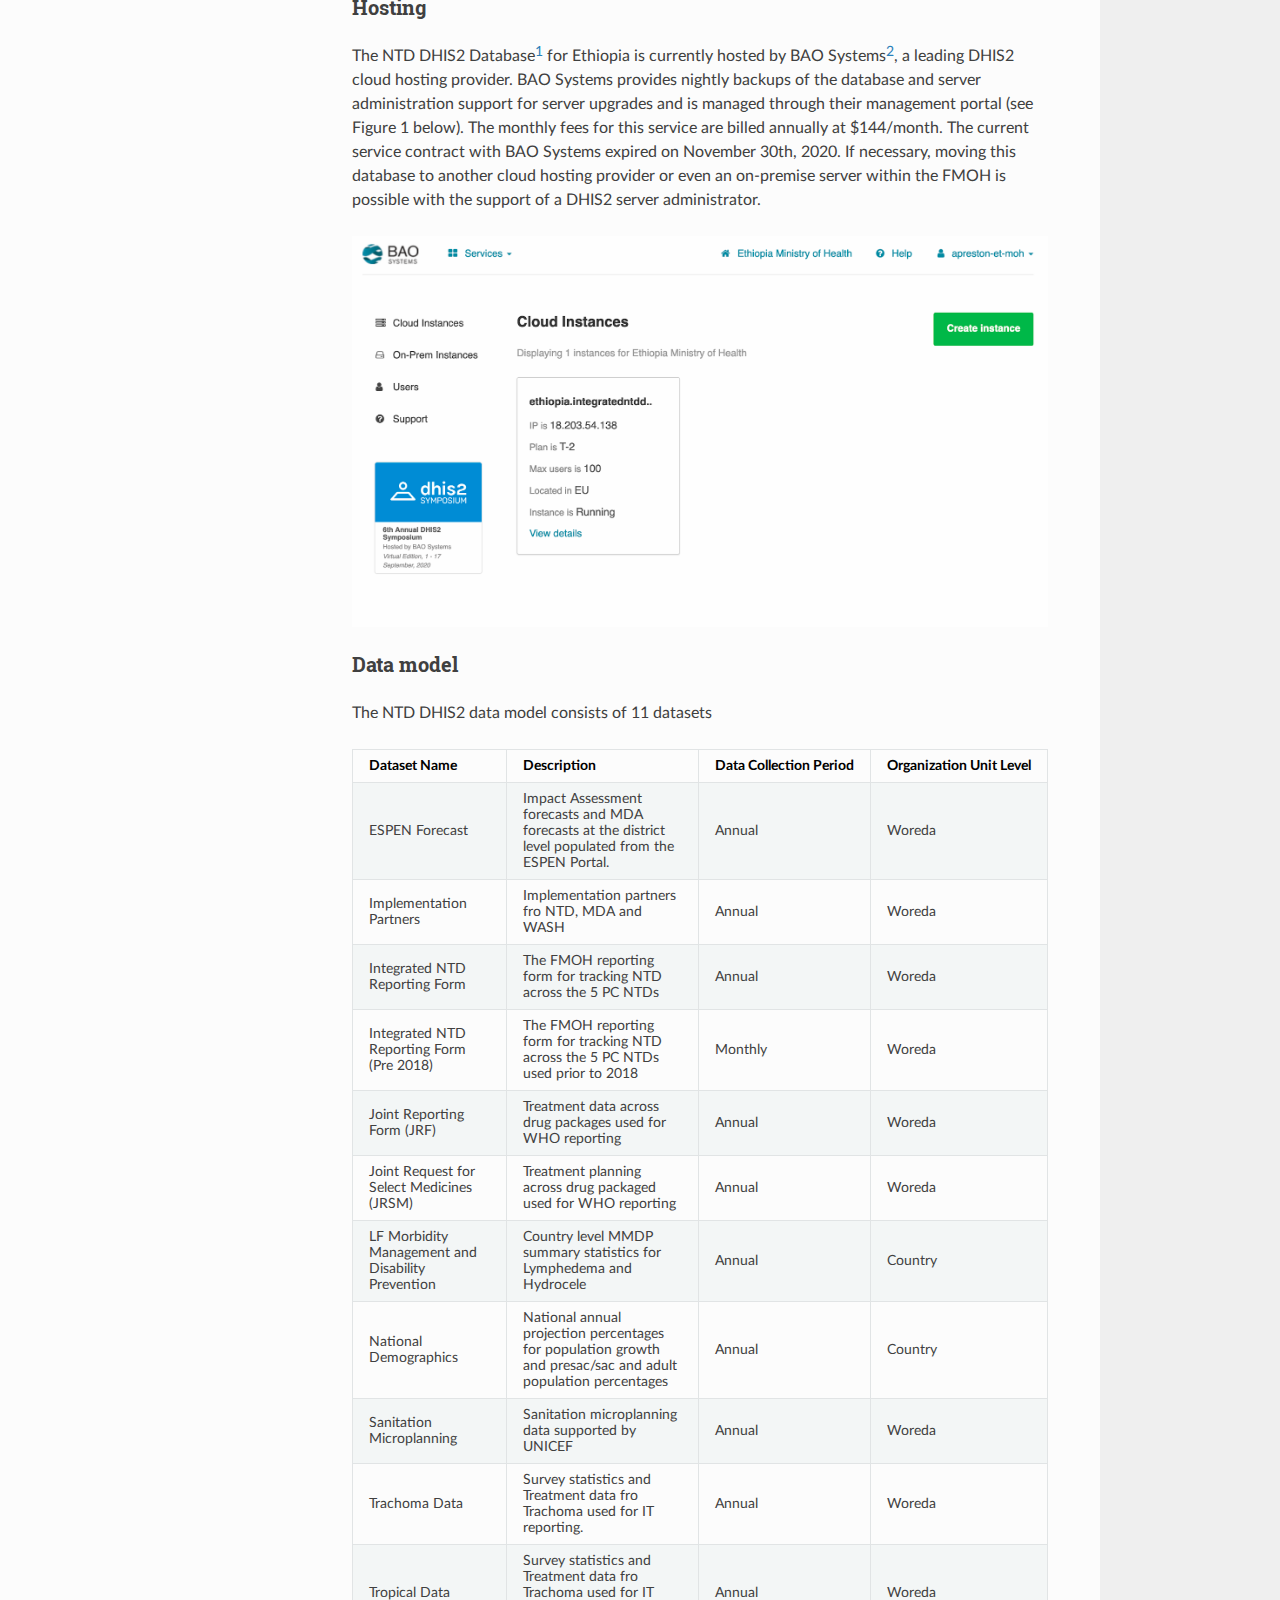
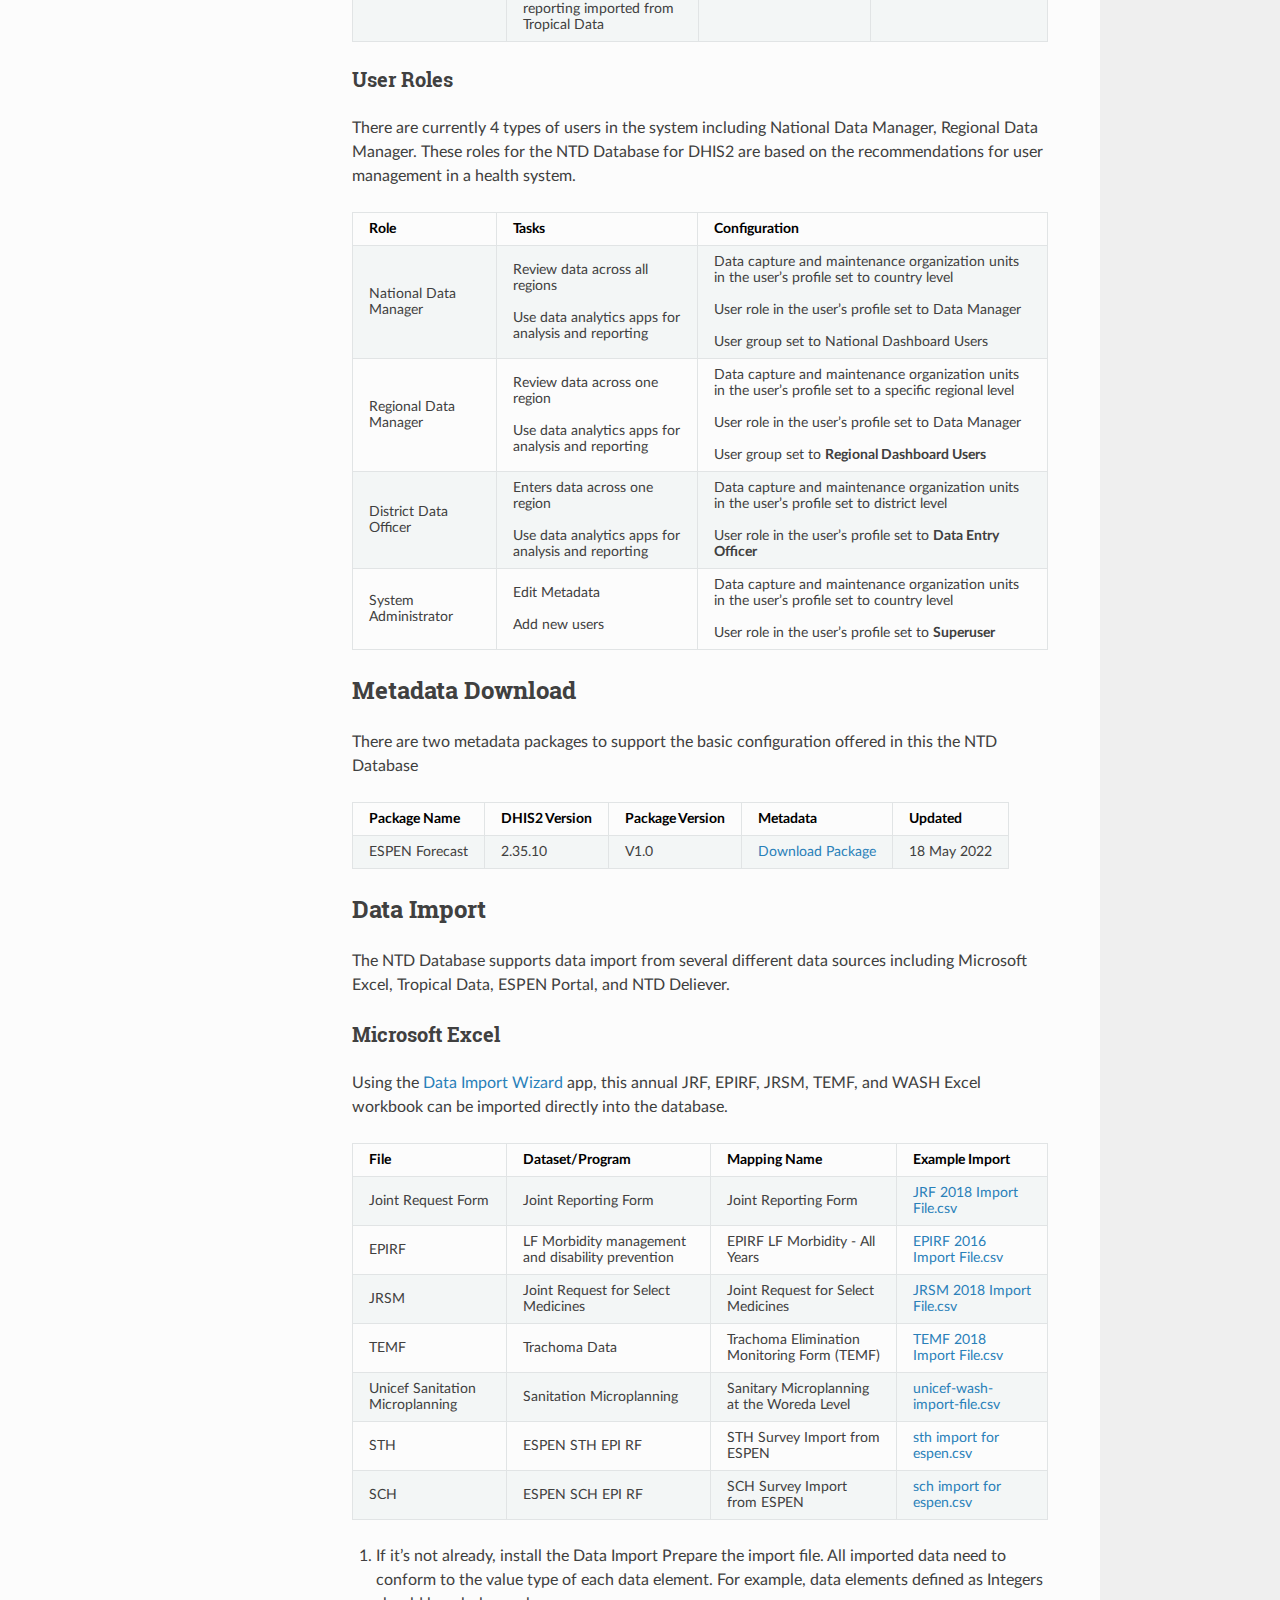
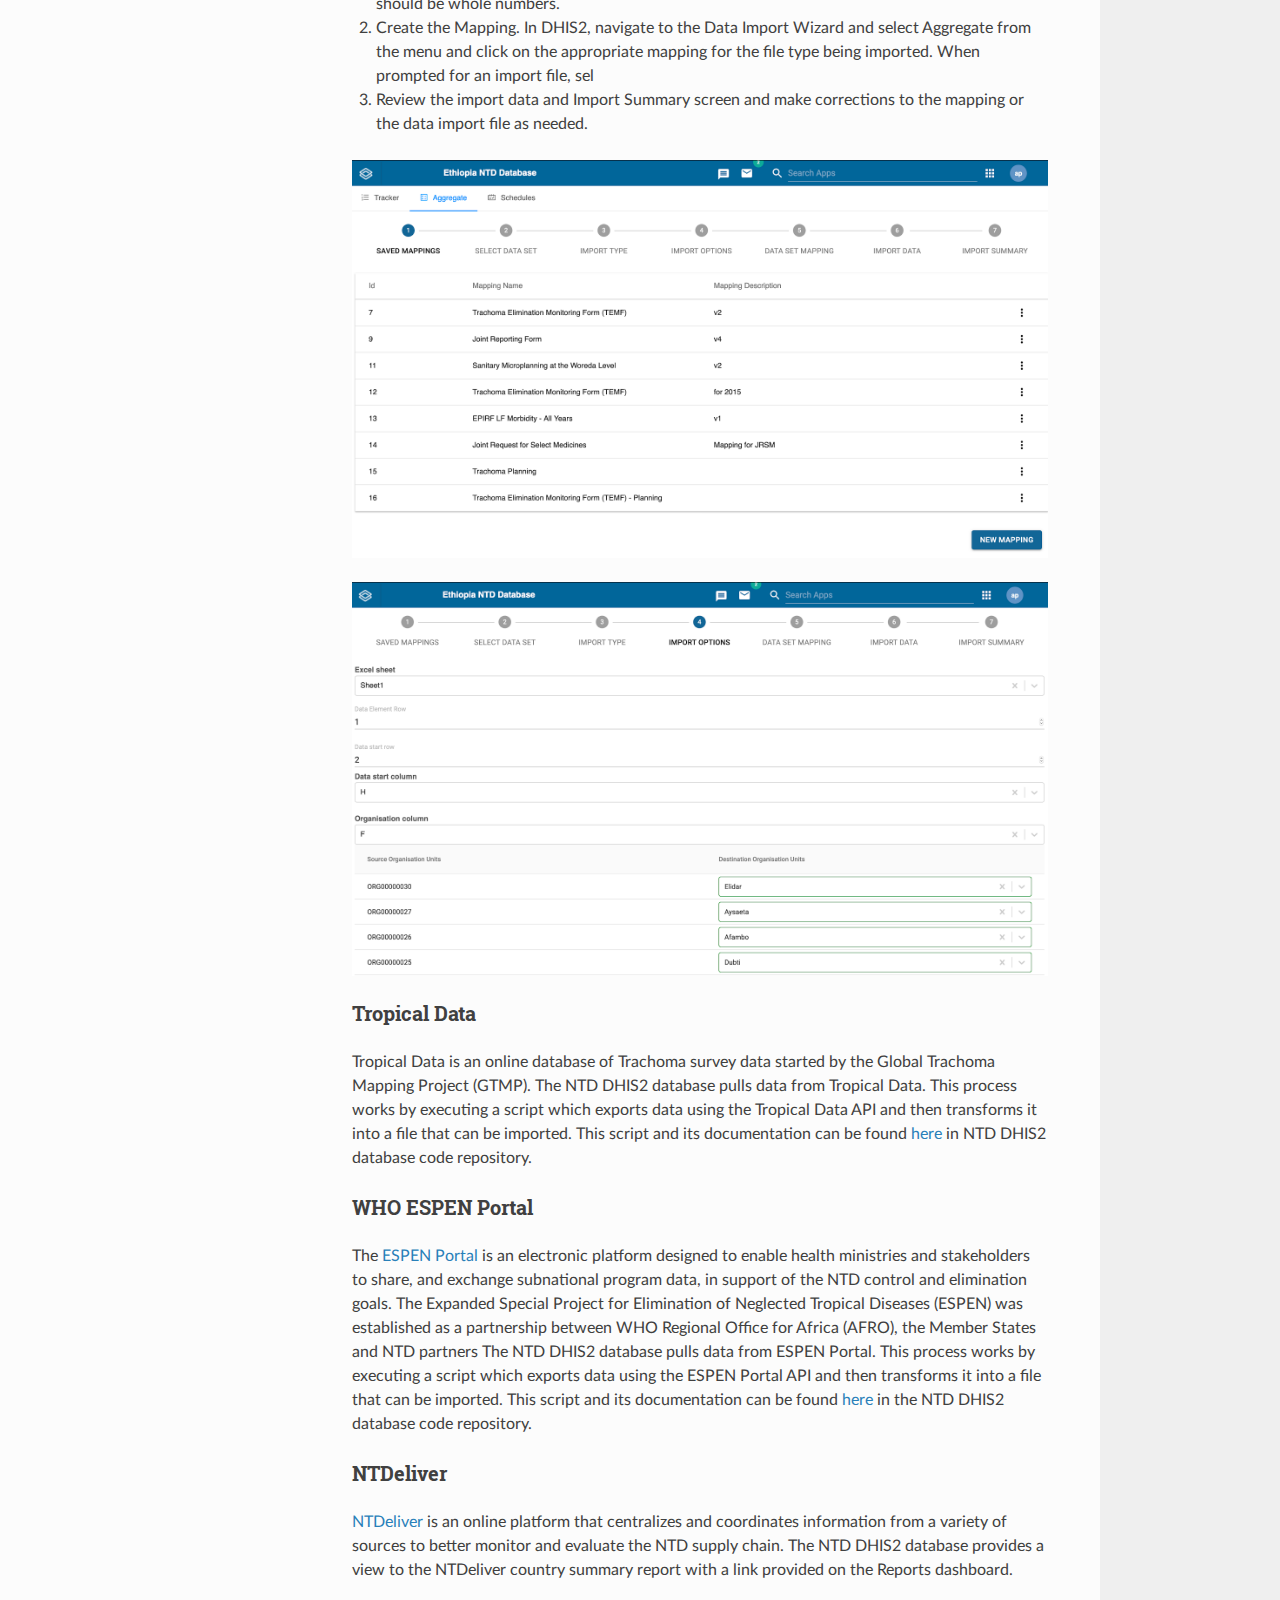
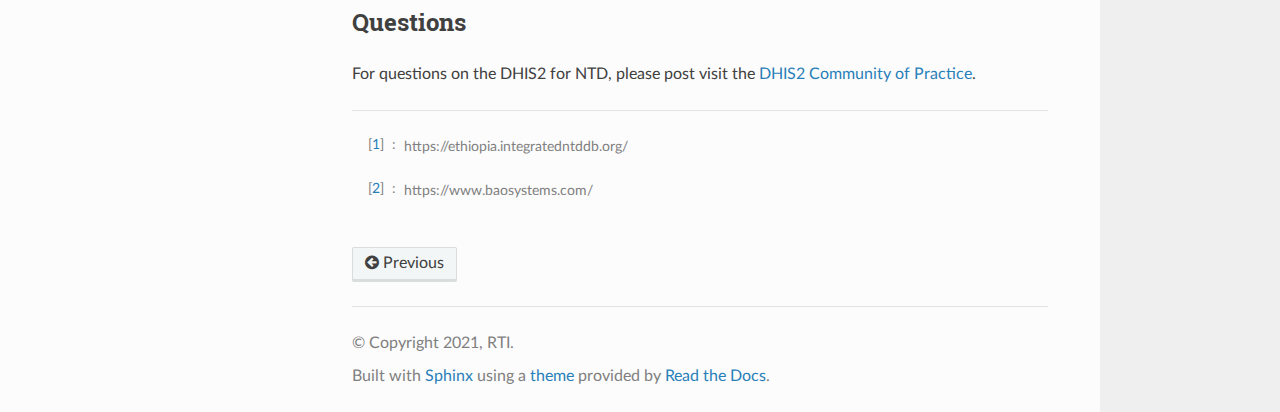
==== commit 78541580: "added link to data import wizard" ====
--- a/docs/adminguide.html
+++ b/docs/adminguide.html
@@ -8,6 +8,7 @@
       <link rel="stylesheet" href="_static/pygments.css" type="text/css" />
       <link rel="stylesheet" href="_static/css/theme.css" type="text/css" />
       <link rel="stylesheet" href="_static/css/custom.css" type="text/css" />
+    <link rel="shortcut icon" href="_static/favicon.ico"/>
   <!--[if lt IE 9]>
     <script src="_static/js/html5shiv.min.js"></script>
   <![endif]-->
@@ -245,7 +246,7 @@
 <p>The NTD Database supports data import from several different data sources including Microsoft Excel, Tropical Data, ESPEN Portal, and NTD Deliever.</p>
 <section id="microsoft-excel">
 <h3>Microsoft Excel<a class="headerlink" href="#microsoft-excel" title="Permalink to this headline"></a></h3>
-<p>Using the Data Import Wizard app, this annual JRF, EPIRF, JRSM, TEMF, and WASH Excel workbook can be imported directly into the database.</p>
+<p>Using the <a class="reference external" href="https://apps.dhis2.org/app/190583b7-e39b-4e52-a1c9-c7641aeaa833">Data Import Wizard</a> app, this annual JRF, EPIRF, JRSM, TEMF, and WASH Excel workbook can be imported directly into the database.</p>
 <table class="colwidths-auto docutils align-default">
 <thead>
 <tr class="row-odd"><th class="head"><p>File</p></th>
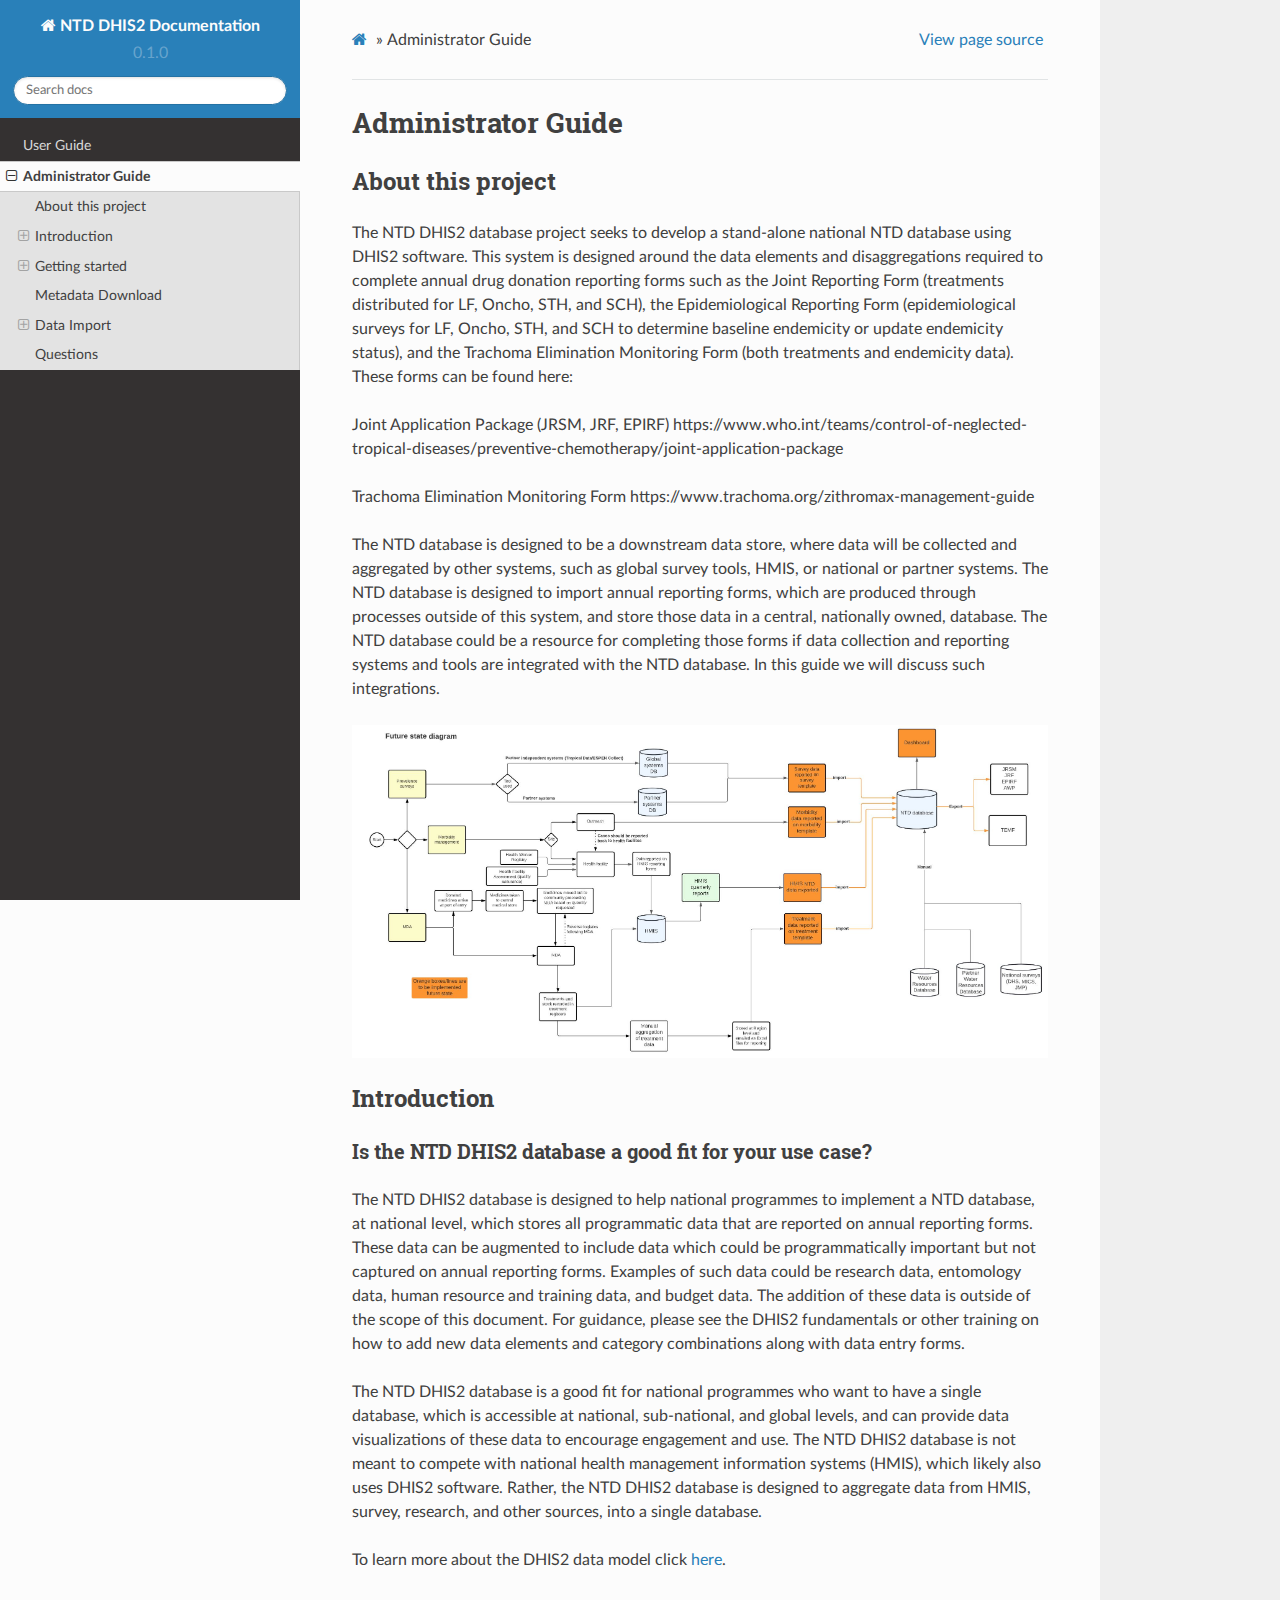
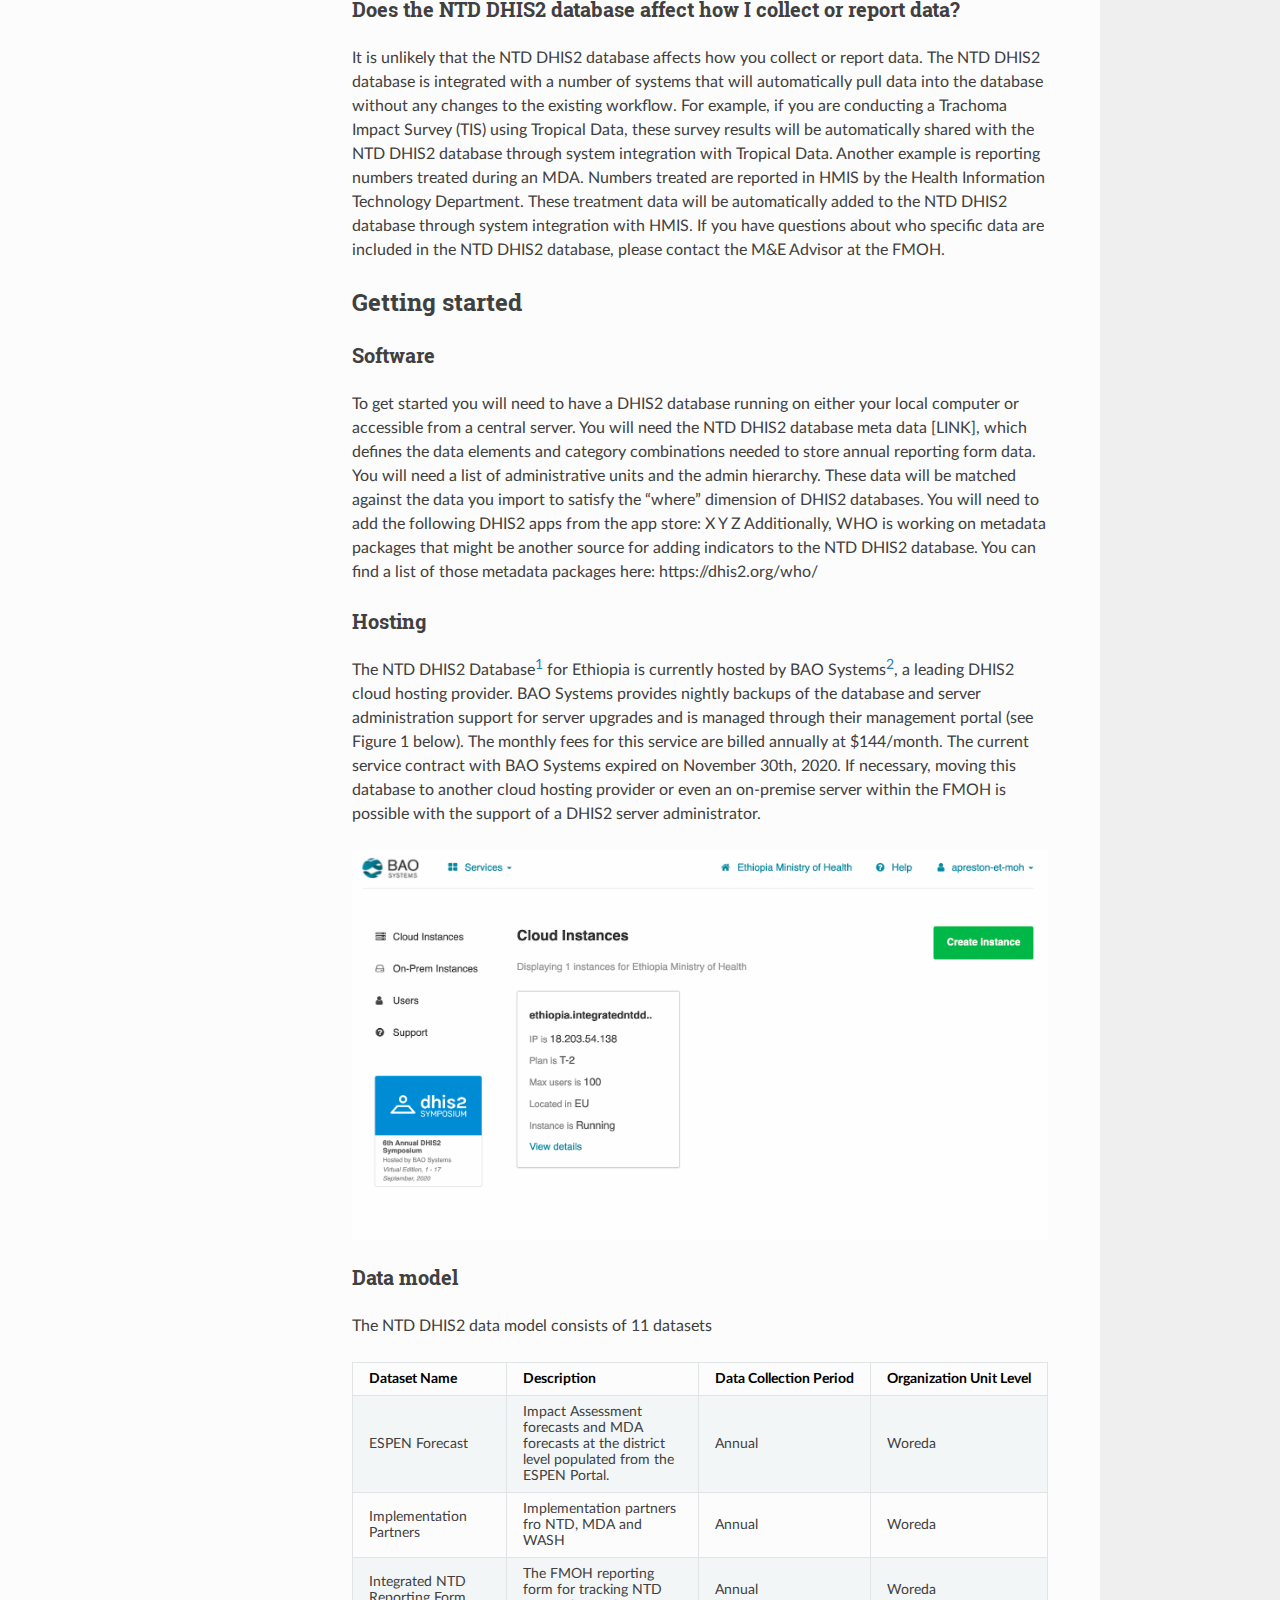
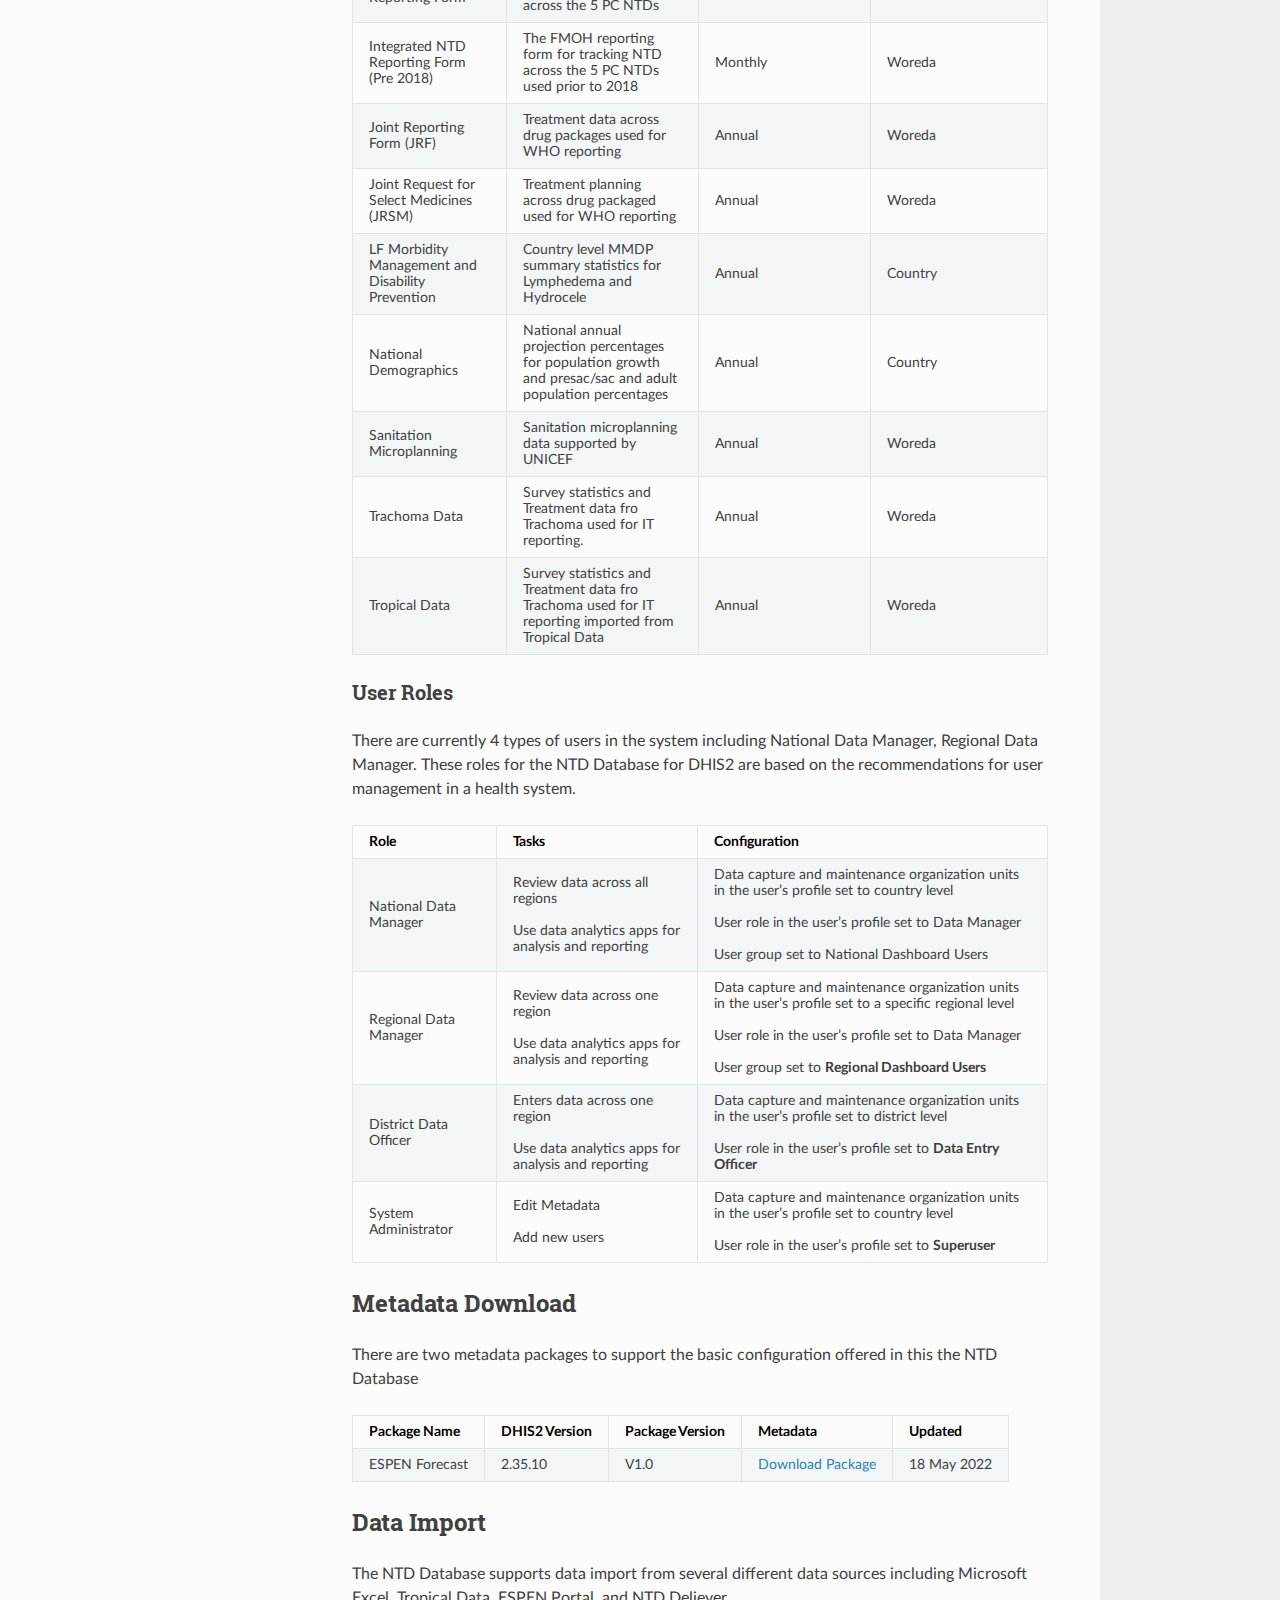
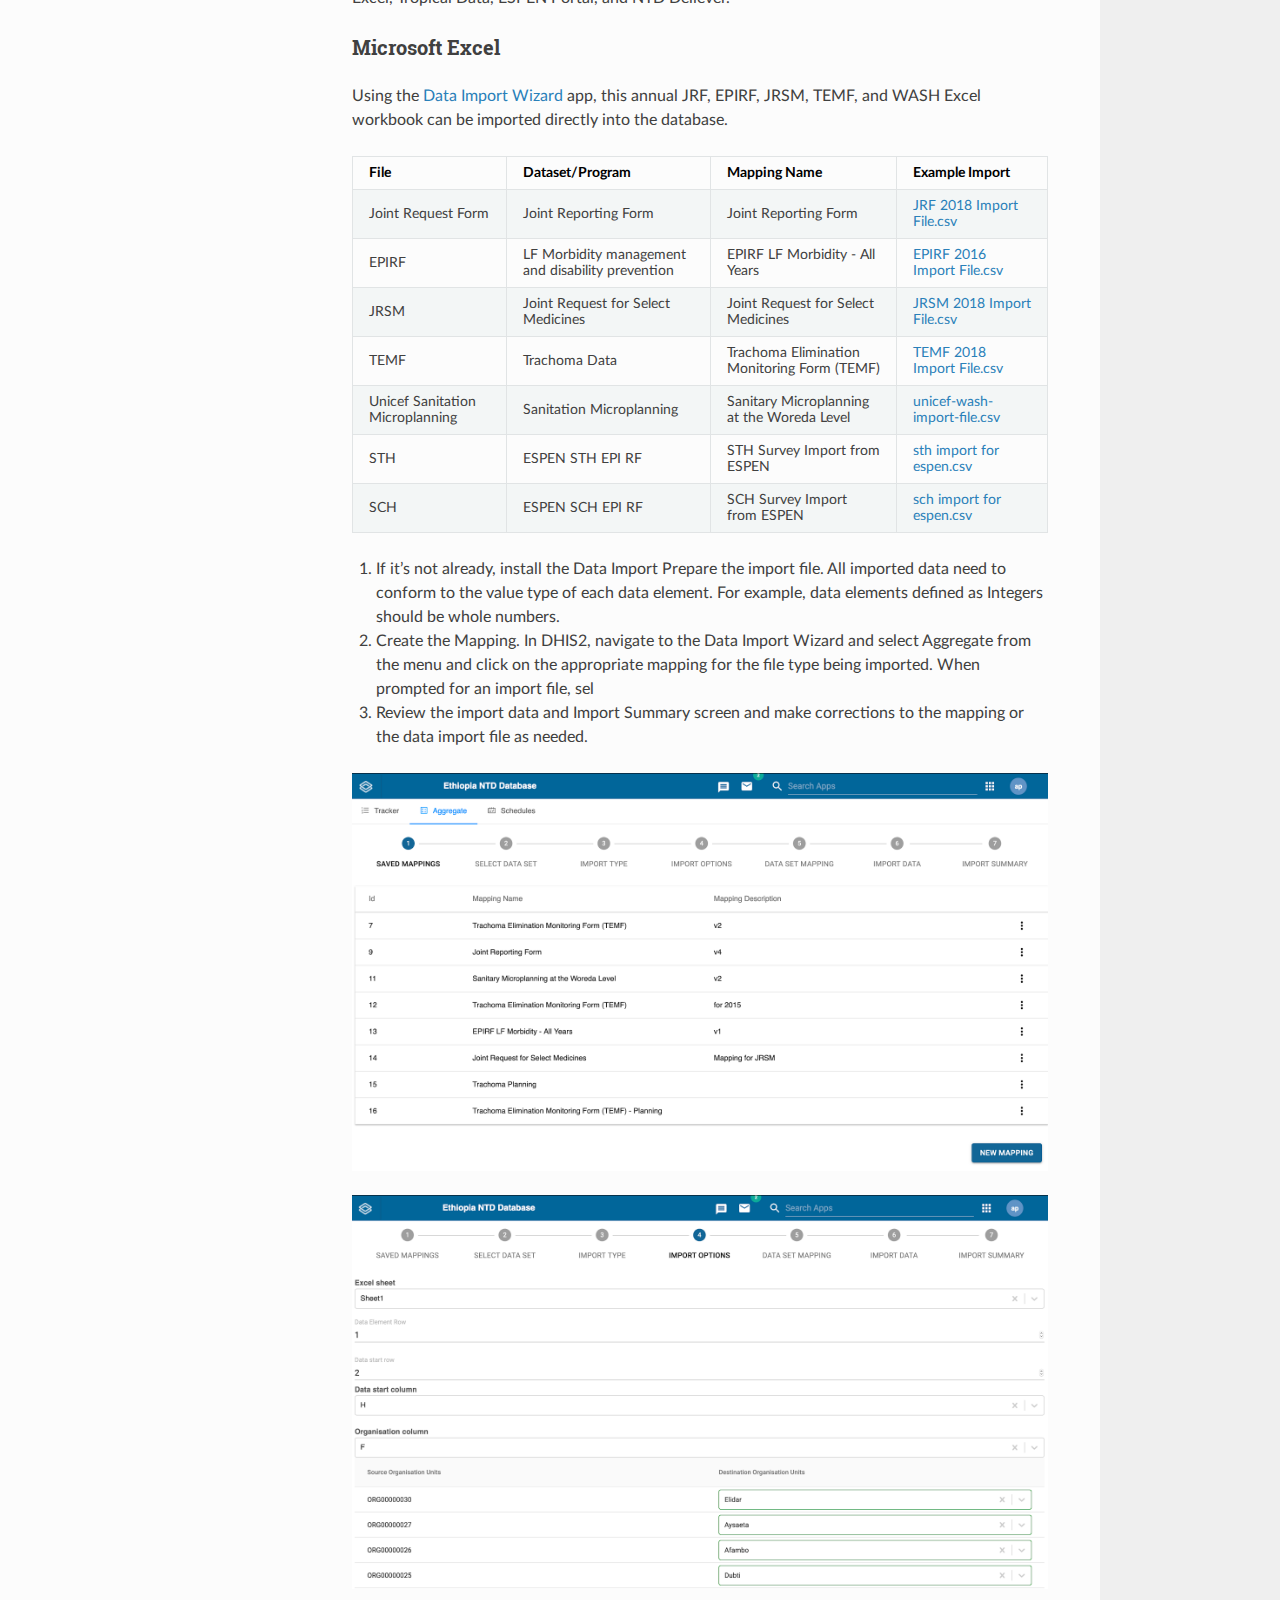
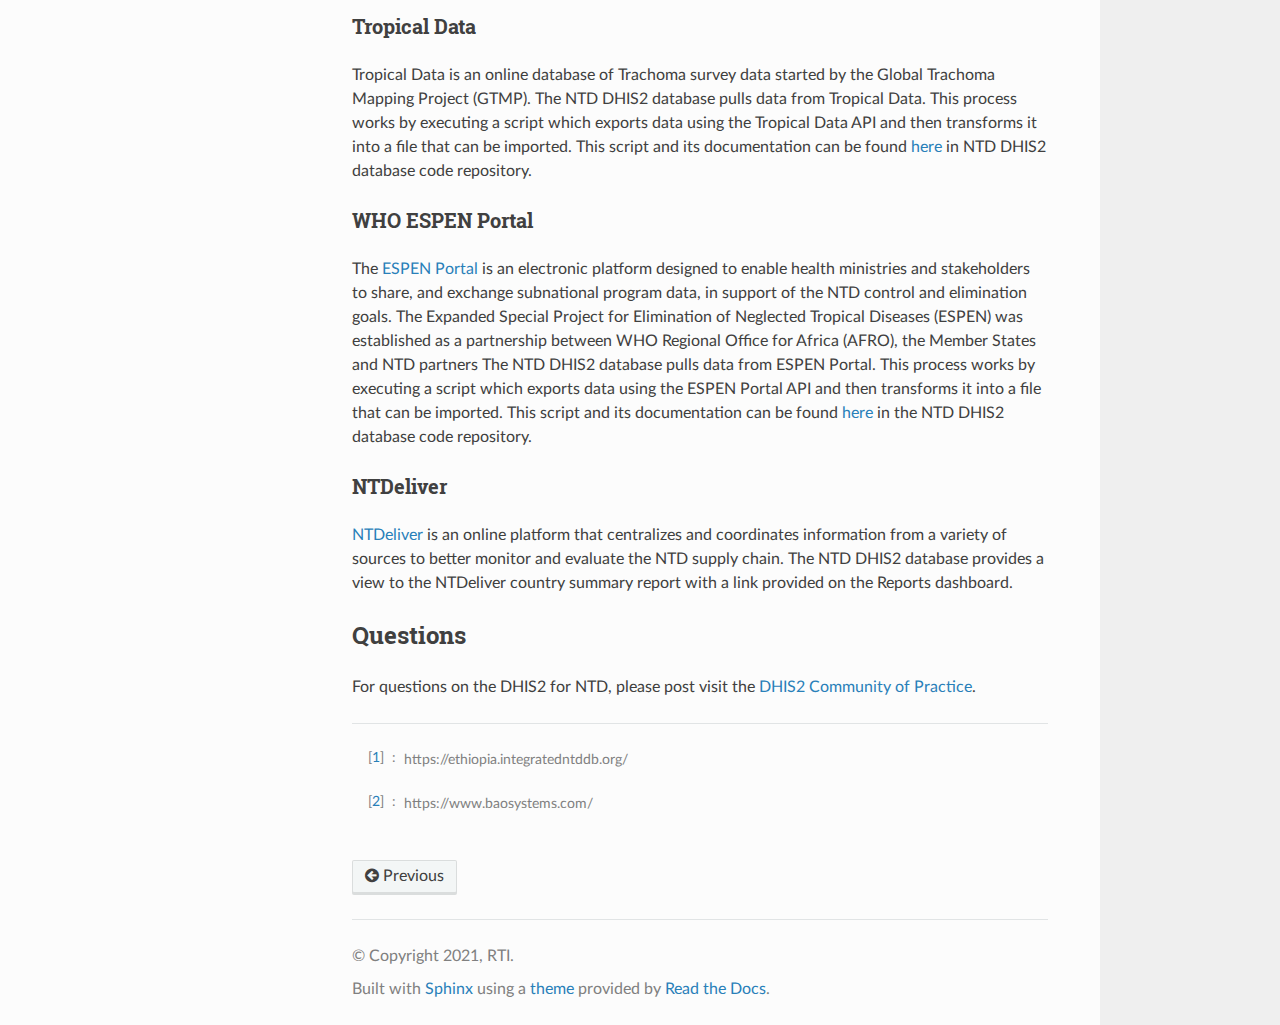
==== commit c474a0e1: "move changes to pages" ====
--- a/docs/adminguide.html
+++ b/docs/adminguide.html
@@ -44,8 +44,14 @@
               <ul class="current">
 <li class="toctree-l1"><a class="reference internal" href="userguide.html">User Guide</a></li>
 <li class="toctree-l1 current"><a class="current reference internal" href="#">Administrator Guide</a><ul>
-<li class="toctree-l2"><a class="reference internal" href="#introductions">Introductions</a></li>
-<li class="toctree-l2"><a class="reference internal" href="#getting-started">Getting Started</a><ul>
+<li class="toctree-l2"><a class="reference internal" href="#about-this-project">About this project</a></li>
+<li class="toctree-l2"><a class="reference internal" href="#introduction">Introduction</a><ul>
+<li class="toctree-l3"><a class="reference internal" href="#is-the-ntd-dhis2-database-a-good-fit-for-your-use-case">Is the NTD DHIS2 database a good fit for your use case?</a></li>
+<li class="toctree-l3"><a class="reference internal" href="#does-the-ntd-dhis2-database-affect-how-i-collect-or-report-data">Does the NTD DHIS2 database affect how I collect or report data?</a></li>
+</ul>
+</li>
+<li class="toctree-l2"><a class="reference internal" href="#getting-started">Getting started</a><ul>
+<li class="toctree-l3"><a class="reference internal" href="#software">Software</a></li>
 <li class="toctree-l3"><a class="reference internal" href="#hosting">Hosting</a></li>
 <li class="toctree-l3"><a class="reference internal" href="#data-model">Data model</a></li>
 <li class="toctree-l3"><a class="reference internal" href="#user-roles">User Roles</a></li>
@@ -90,29 +96,40 @@
              
   <section id="administrator-guide">
 <h1>Administrator Guide<a class="headerlink" href="#administrator-guide" title="Permalink to this headline"></a></h1>
-<section id="introductions">
-<h2>Introductions<a class="headerlink" href="#introductions" title="Permalink to this headline"></a></h2>
-<p><strong>What is the NTD DHIS2 database?</strong>!</p>
-<p>The NTD DHIS2 database is a national NTD database that can be accessed by authorized Ministry of Health users and Partners by going to <a class="reference external" href="https://ethiopia.integratedntddb.org/">here</a>. The NTD DHIS2 database uses DHIS2 <a class="reference external" href="https://www.dhis2.org/">DHIS2</a> software as a data warehouse that integrates with external systems to provide one single source for all NTD programmatic data (Image 1). Under this model, no data is entered into the NTD DHIS2 database directly, rather, the data come from integrations with a wide range of external systems. Such as:</p>
-<ul class="simple">
-<li><p>Epidemiological surveys - Tropical Data, ESPEN Collect, EPHI</p></li>
-<li><p>MDA Treatments - HMIS indicators</p></li>
-<li><p>Stock - PFSA?</p></li>
-<li><p>Morbidity management - HMIS indicators</p></li>
-<li><p>Drug procurement tracking - NTDeliver</p></li>
-<li><p>WASH - mWater</p></li>
-</ul>
-<p><img alt="NTD DHIS2 database to aggregate all NTD programmatic data" src="_images/diagram.png" /></p>
-<p><strong>NTD DHIS2 database vs HMIS?</strong></p>
-<p>The national Health Management Information System (HMIS) is a data collection system designed to collect key health indicators from health facilities across the country on a wide range of health conditionals in order to support planning, management, and decision-making.</p>
-<p>The NTD DHIS2 database is a data warehouse that connects to a wide range of external databases to create a single data repository of all NTD programmatic data in Ethiopia. Some data, such as the routine reporting of MDA treatments and morbidity management come through HMIS facility-based reporting. Other data, such as the event data associated with epidemiological surveys, comes through integration with global systems, such as Tropical Data, or through national systems, such as electronic data collection tools implemented by the Ethiopia Public Health Institute (EPHI). All together, these NTD data allow the NTD program to plan, manage, and report on NTD control and elimination programming.</p>
-<div class="admonition note">
-<p class="admonition-title">Note</p>
+<section id="about-this-project">
+<h2>About this project<a class="headerlink" href="#about-this-project" title="Permalink to this headline"></a></h2>
+<p>The NTD DHIS2 database project seeks to develop a stand-alone national NTD database using DHIS2 software. This system is designed around the data elements and disaggregations required to complete annual drug donation reporting forms such as the Joint Reporting Form (treatments distributed for LF, Oncho, STH, and SCH), the Epidemiological Reporting Form (epidemiological surveys for LF, Oncho, STH, and SCH to determine baseline endemicity or update endemicity status), and the Trachoma Elimination Monitoring Form (both treatments and endemicity data). These forms can be found here:</p>
+<p>Joint Application Package (JRSM, JRF, EPIRF) https://www.who.int/teams/control-of-neglected-tropical-diseases/preventive-chemotherapy/joint-application-package</p>
+<p>Trachoma Elimination Monitoring Form https://www.trachoma.org/zithromax-management-guide</p>
+<p>The NTD database is designed to be a downstream data store, where data will be collected and aggregated by other systems, such as global survey tools, HMIS, or national or partner systems. The NTD database is designed to import annual reporting forms, which are produced through processes outside of this system, and store those data in a central, nationally owned, database. The NTD database could be a resource for completing those forms if data collection and reporting systems and tools are integrated with the NTD database. In this guide we will discuss such integrations.</p>
+<p><img alt="NTD DHIS2 database to aggregate all NTD programmatic data" src="_images/DataFlowGitHub.JPG" /></p>
+</section>
+<section id="introduction">
+<h2>Introduction<a class="headerlink" href="#introduction" title="Permalink to this headline"></a></h2>
+<section id="is-the-ntd-dhis2-database-a-good-fit-for-your-use-case">
+<h3>Is the NTD DHIS2 database a good fit for your use case?<a class="headerlink" href="#is-the-ntd-dhis2-database-a-good-fit-for-your-use-case" title="Permalink to this headline"></a></h3>
+<p>The NTD DHIS2 database is designed to help national programmes to implement a NTD database, at national level, which stores all programmatic data that are reported on annual reporting forms. These data can be augmented to include data which could be programmatically important but not captured on annual reporting forms. Examples of such data could be research data, entomology data, human resource and training data, and budget data. The addition of these data is outside of the scope of this document. For guidance, please see the DHIS2 fundamentals or other training on how to add new data elements and category combinations along with data entry forms.</p>
+<p>The NTD DHIS2 database is a good fit for national programmes who want to have a single database, which is accessible at national, sub-national, and global levels, and can provide data visualizations of these data to encourage engagement and use. The NTD DHIS2 database is not meant to compete with national health management information systems (HMIS), which likely also uses DHIS2 software. Rather, the NTD DHIS2 database is designed to aggregate data from HMIS, survey, research, and other sources, into a single database.</p>
 <p>To learn more about the DHIS2 data model click <a class="reference external" href="https://docs.dhis2.org/en/use/user-guides/dhis-core-version-238/understanding-the-data-model/about-data-dimensions.html">here</a>.</p>
-</div>
+</section>
+<section id="does-the-ntd-dhis2-database-affect-how-i-collect-or-report-data">
+<h3>Does the NTD DHIS2 database affect how I collect or report data?<a class="headerlink" href="#does-the-ntd-dhis2-database-affect-how-i-collect-or-report-data" title="Permalink to this headline"></a></h3>
+<p>It is unlikely that the NTD DHIS2 database affects how you collect or report data. The NTD DHIS2 database is integrated with a number of systems that will automatically pull data into the database without any changes to the existing workflow. For example, if you are conducting a Trachoma Impact Survey (TIS) using Tropical Data, these survey results will be automatically shared with the NTD DHIS2 database through system integration with Tropical Data. Another example is reporting numbers treated during an MDA. Numbers treated are reported in HMIS by the Health Information Technology Department. These treatment data will be automatically added to the NTD DHIS2 database through system integration with HMIS. If you have questions about who specific data are included in the NTD DHIS2 database, please contact the M&amp;E Advisor at the FMOH.</p>
+</section>
 </section>
 <section id="getting-started">
-<h2>Getting Started<a class="headerlink" href="#getting-started" title="Permalink to this headline"></a></h2>
+<h2>Getting started<a class="headerlink" href="#getting-started" title="Permalink to this headline"></a></h2>
+<section id="software">
+<h3>Software<a class="headerlink" href="#software" title="Permalink to this headline"></a></h3>
+<p>To get started you will need to have a DHIS2 database running on either your local computer or accessible from a central server.
+You will need the NTD DHIS2 database meta data [LINK], which defines the data elements and category combinations needed to store annual reporting form data.
+You will need a list of administrative units and the admin hierarchy. These data will be matched against the data you import to satisfy the “where” dimension of DHIS2 databases.
+You will need to add the following DHIS2 apps from the app store:
+X
+Y
+Z
+Additionally, WHO is working on metadata packages that might be another source for adding indicators to the NTD DHIS2 database. You can find a list of those metadata packages here: https://dhis2.org/who/</p>
+</section>
 <section id="hosting">
 <h3>Hosting<a class="headerlink" href="#hosting" title="Permalink to this headline"></a></h3>
 <p>The NTD DHIS2 Database<a class="footnote-reference brackets" href="#myref" id="id1">1</a> for Ethiopia is currently hosted by BAO Systems<a class="footnote-reference brackets" href="#myref2" id="id2">2</a>, a leading DHIS2 cloud hosting provider.  BAO Systems provides nightly backups of the database and server administration support for server upgrades and is managed through their management portal (see Figure 1 below). The monthly fees for this service are billed annually at  $144/month. The current service contract with BAO Systems expired on November 30th, 2020.  If necessary, moving this database to another cloud hosting provider or even an on-premise server within the FMOH is possible with the support of a DHIS2 server administrator.</p>
